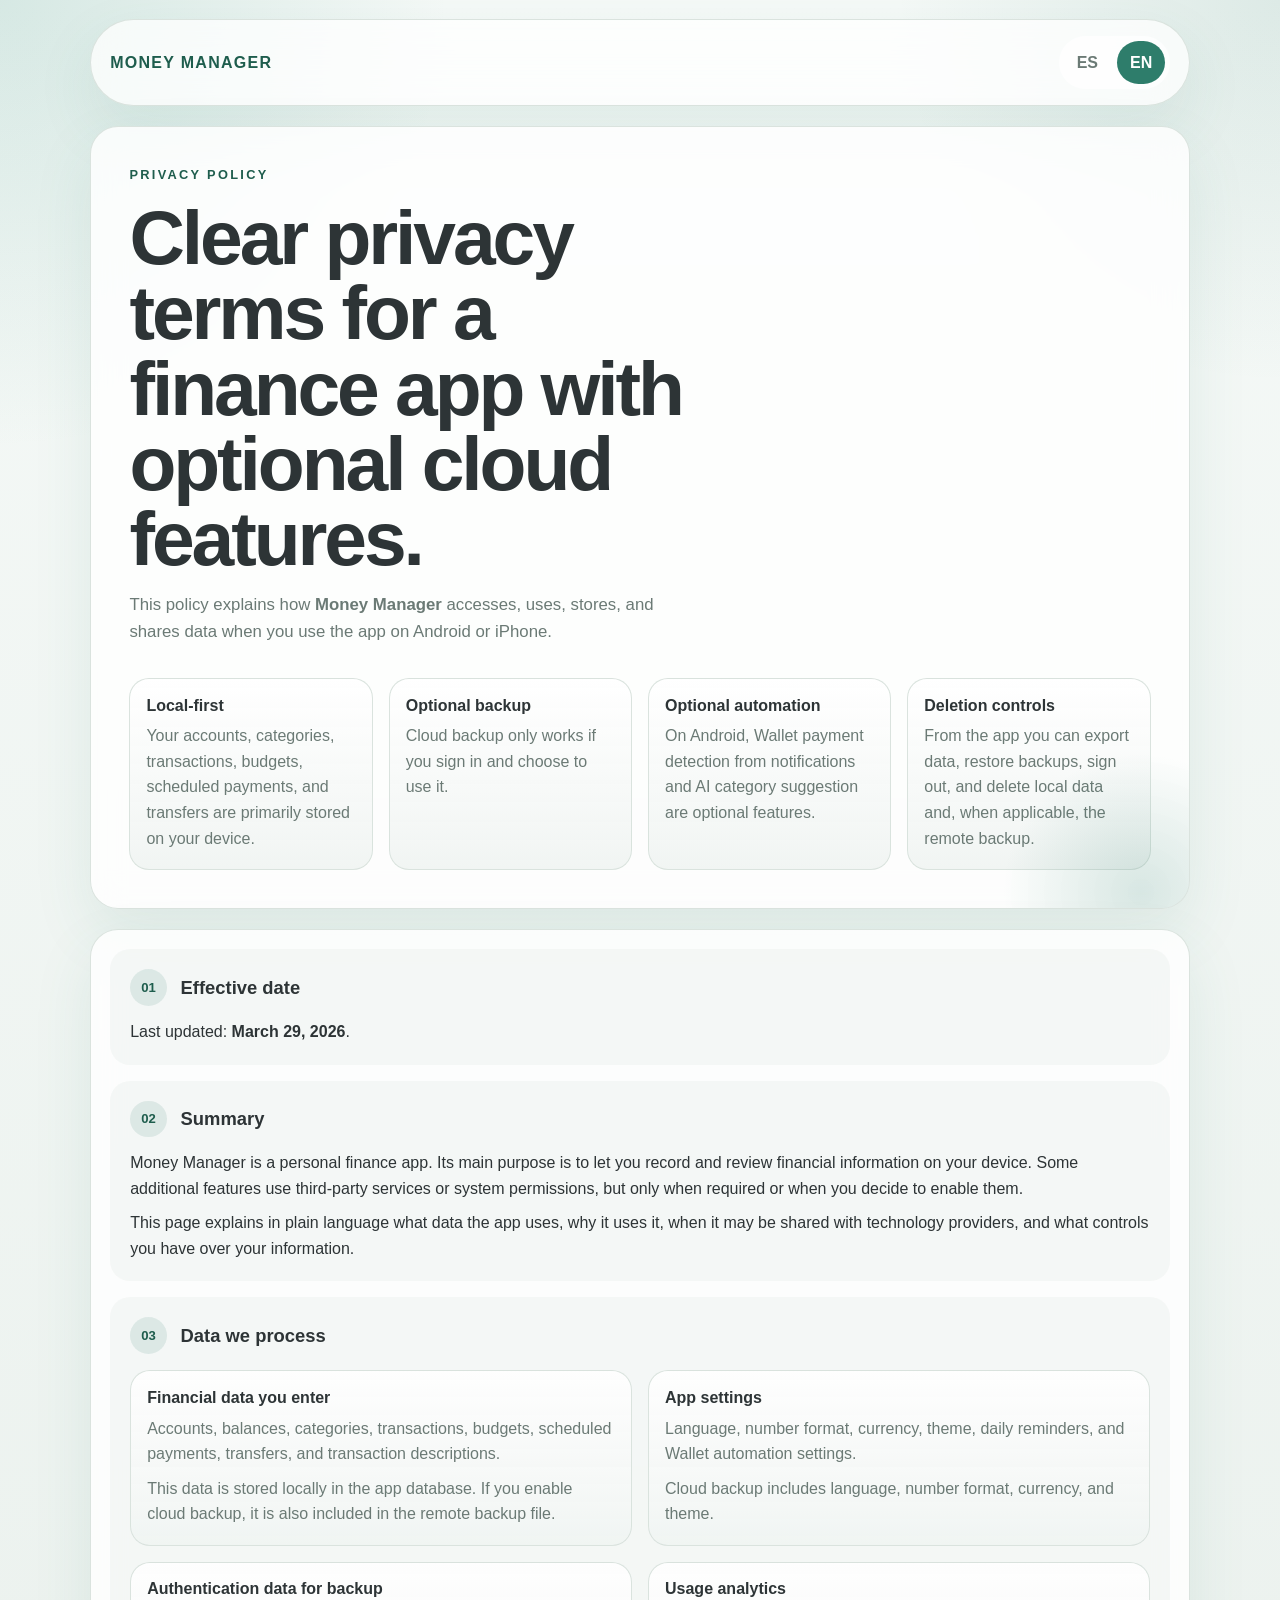
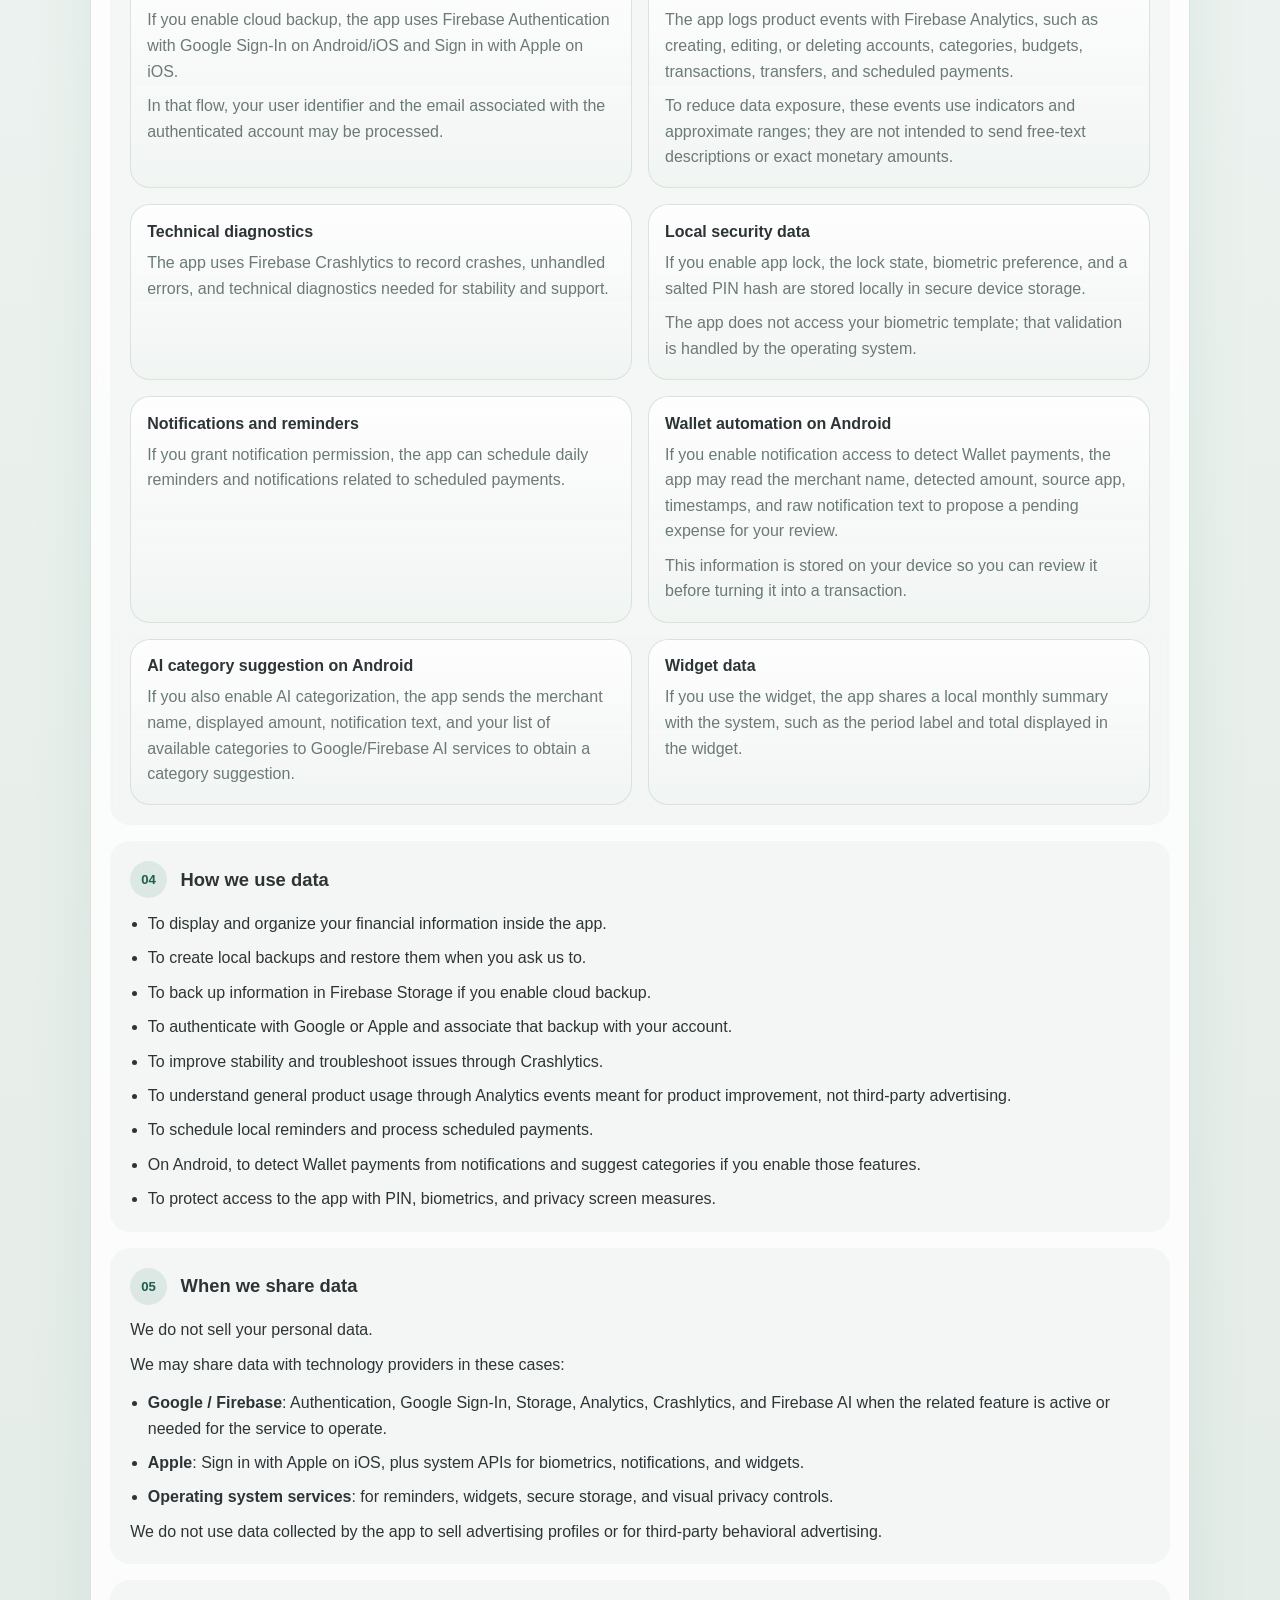
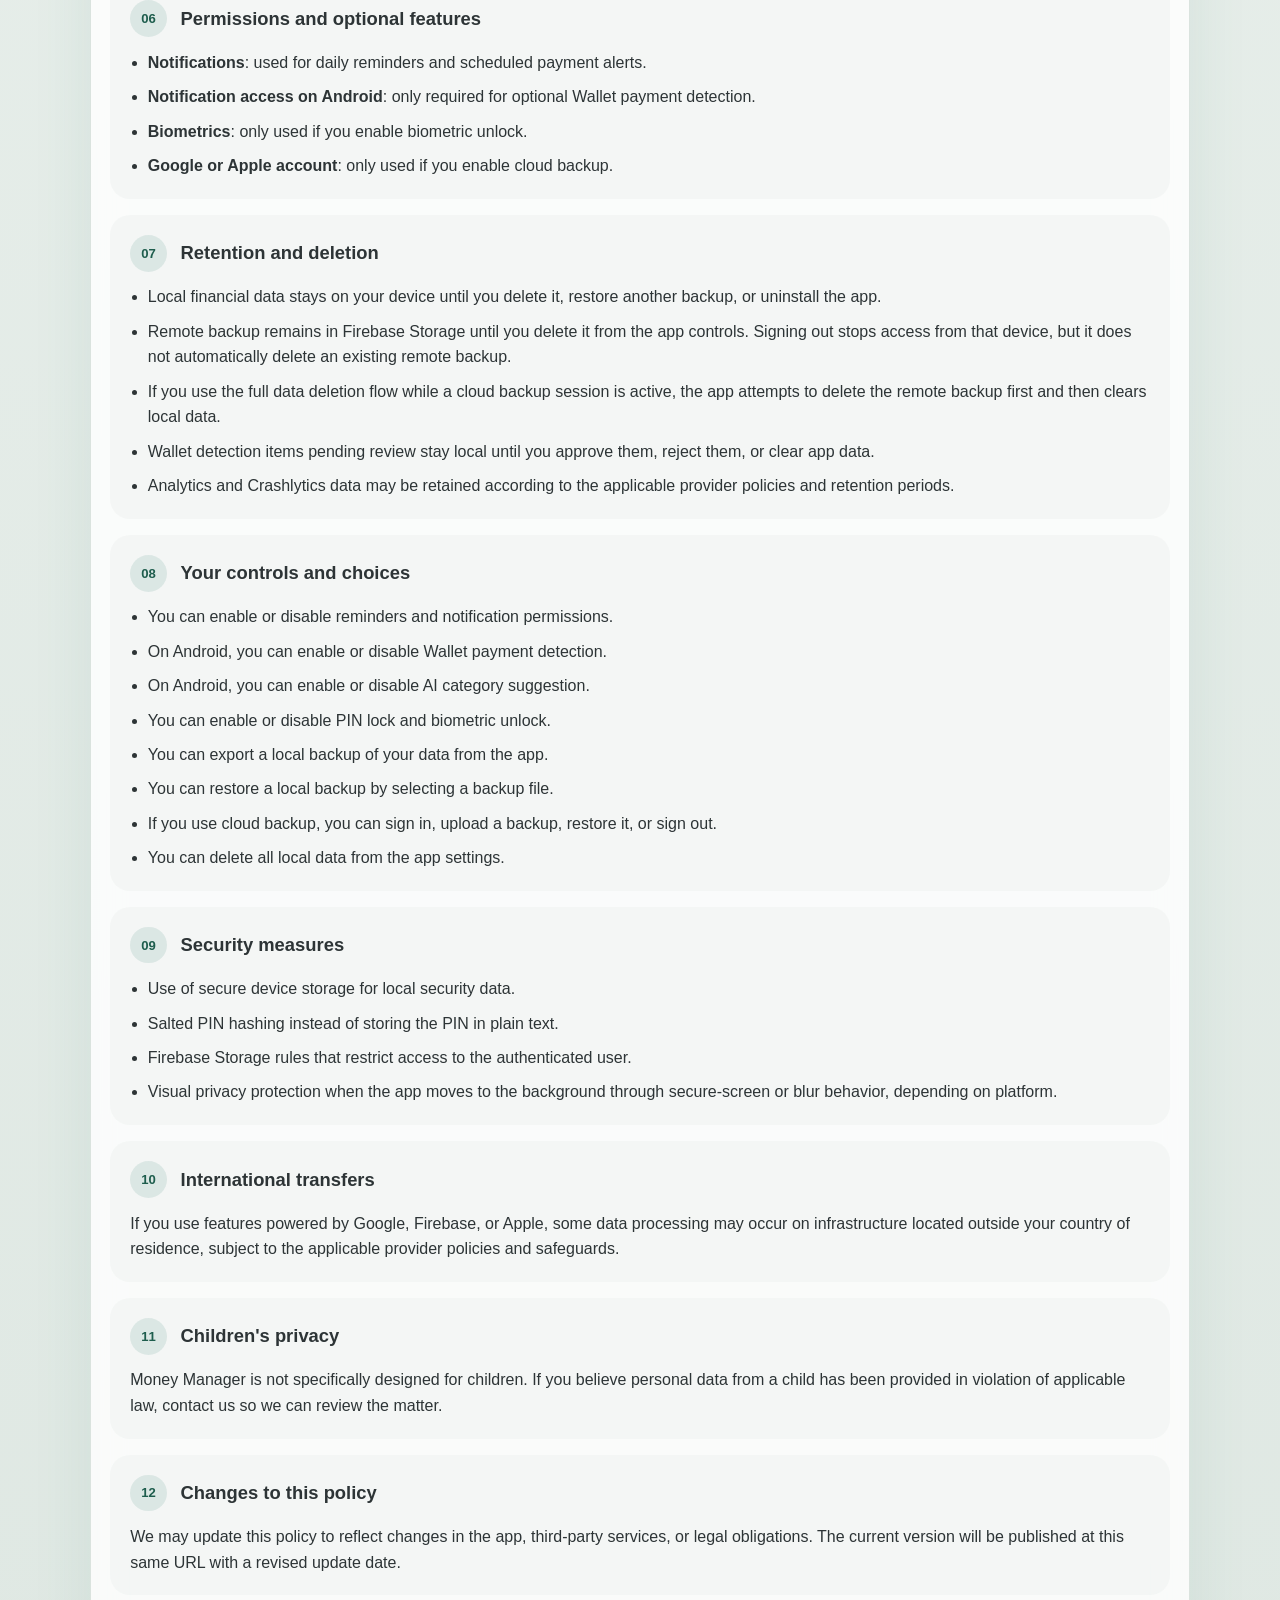
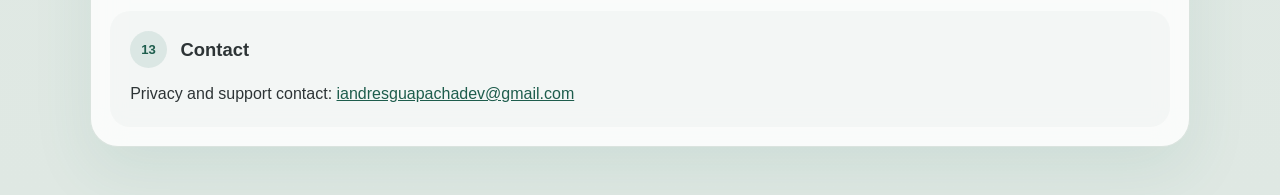
==== index.html @ e9d41dff "feat: add privacy policy site" ====
<!DOCTYPE html>
<html lang="es">
  <head>
    <meta charset="UTF-8" />
    <meta name="viewport" content="width=device-width, initial-scale=1.0" />
    <title>Money Manager | Privacy Policy</title>
    <meta
      name="description"
      content="Privacy Policy for Money Manager, including local storage, optional cloud backup, analytics, crash diagnostics, Android Wallet automation, and data deletion controls."
    />
    <link rel="stylesheet" href="./styles.css" />
  </head>
  <body>
    <div class="page-shell">
      <header class="site-header">
        <a class="brand" href="./">Money Manager</a>
        <div class="language-switch" role="group" aria-label="Language">
          <button type="button" class="lang-button is-active" data-lang-target="es">
            ES
          </button>
          <button type="button" class="lang-button" data-lang-target="en">EN</button>
        </div>
      </header>

      <main>
        <section class="hero">
          <p class="eyebrow" data-lang="es">Política de privacidad</p>
          <p class="eyebrow" data-lang="en">Privacy policy</p>
          <h1 data-lang="es">Privacidad clara para una app de finanzas con funciones opcionales en la nube.</h1>
          <h1 data-lang="en">Clear privacy terms for a finance app with optional cloud features.</h1>
          <p class="hero-copy" data-lang="es">
            Esta política describe cómo <strong>Money Manager</strong> accede, usa, almacena y
            comparte datos cuando usas la app en Android o iPhone.
          </p>
          <p class="hero-copy" data-lang="en">
            This policy explains how <strong>Money Manager</strong> accesses, uses, stores, and
            shares data when you use the app on Android or iPhone.
          </p>

          <div class="hero-grid">
            <article class="hero-card">
              <h2 data-lang="es">Enfoque local</h2>
              <h2 data-lang="en">Local-first</h2>
              <p data-lang="es">
                Tus cuentas, categorías, transacciones, presupuestos, pagos programados y
                transferencias se guardan principalmente en tu dispositivo.
              </p>
              <p data-lang="en">
                Your accounts, categories, transactions, budgets, scheduled payments, and transfers
                are primarily stored on your device.
              </p>
            </article>
            <article class="hero-card">
              <h2 data-lang="es">Backup opcional</h2>
              <h2 data-lang="en">Optional backup</h2>
              <p data-lang="es">
                El respaldo en la nube solo funciona si inicias sesión y decides usarlo.
              </p>
              <p data-lang="en">
                Cloud backup only works if you sign in and choose to use it.
              </p>
            </article>
            <article class="hero-card">
              <h2 data-lang="es">Automatización opcional</h2>
              <h2 data-lang="en">Optional automation</h2>
              <p data-lang="es">
                En Android, la detección de pagos desde notificaciones de Wallet y la sugerencia de
                categoría con IA son funciones opcionales.
              </p>
              <p data-lang="en">
                On Android, Wallet payment detection from notifications and AI category suggestion
                are optional features.
              </p>
            </article>
            <article class="hero-card">
              <h2 data-lang="es">Controles de borrado</h2>
              <h2 data-lang="en">Deletion controls</h2>
              <p data-lang="es">
                Desde la app puedes exportar datos, restaurar copias, cerrar sesión y eliminar tus
                datos locales y, cuando aplique, el backup remoto.
              </p>
              <p data-lang="en">
                From the app you can export data, restore backups, sign out, and delete local data
                and, when applicable, the remote backup.
              </p>
            </article>
          </div>
        </section>

        <article class="policy" data-lang="es">
          <section class="policy-section">
            <div class="section-heading">
              <span>01</span>
              <h2>Fecha de entrada en vigor</h2>
            </div>
            <p>Última actualización: <strong>29 de marzo de 2026</strong>.</p>
          </section>

          <section class="policy-section">
            <div class="section-heading">
              <span>02</span>
              <h2>Resumen</h2>
            </div>
            <p>
              Money Manager es una app de finanzas personales. Su función principal es permitirte
              registrar y consultar información financiera en tu dispositivo. Algunas funciones
              adicionales usan servicios de terceros o permisos del sistema, pero solo cuando son
              necesarias o cuando decides activarlas.
            </p>
            <p>
              Aquí te explicamos de forma simple qué datos usa la app, para qué los usa, cuándo
              pueden compartirse con proveedores tecnológicos y qué controles tienes para gestionar
              tu información.
            </p>
          </section>

          <section class="policy-section">
            <div class="section-heading">
              <span>03</span>
              <h2>Datos que tratamos</h2>
            </div>
            <div class="data-grid">
              <article class="data-card">
                <h3>Datos financieros que ingresas</h3>
                <p>
                  Cuentas, saldos, categorías, transacciones, presupuestos, pagos programados,
                  transferencias y descripciones de movimientos.
                </p>
                <p>
                  Estos datos se guardan localmente en la base de datos de la app. Si activas el
                  backup en la nube, también se incluyen en la copia remota.
                </p>
              </article>
              <article class="data-card">
                <h3>Configuración de la app</h3>
                <p>
                  Idioma, formato numérico, moneda, tema, recordatorios diarios y opciones de
                  automatización de Wallet.
                </p>
                <p>
                  La copia de seguridad en la nube incluye idioma, formato numérico, moneda y tema.
                </p>
              </article>
              <article class="data-card">
                <h3>Datos de autenticación para backup</h3>
                <p>
                  Si activas backup en la nube, la app usa Firebase Authentication con inicio de
                  sesión de Google en Android/iOS y Sign in with Apple en iOS.
                </p>
                <p>
                  En ese flujo pueden tratarse tu identificador de usuario y tu correo electrónico
                  asociado a la cuenta autenticada.
                </p>
              </article>
              <article class="data-card">
                <h3>Analítica de uso</h3>
                <p>
                  La app registra eventos de producto con Firebase Analytics, por ejemplo creación,
                  edición o eliminación de cuentas, categorías, presupuestos, transacciones,
                  transferencias y pagos programados.
                </p>
                <p>
                  Para reducir exposición de datos, estos eventos usan indicadores y rangos
                  aproximados; no están pensados para enviar descripciones libres ni montos exactos.
                </p>
              </article>
              <article class="data-card">
                <h3>Diagnóstico técnico</h3>
                <p>
                  La app usa Firebase Crashlytics para registrar fallos, errores no controlados y
                  diagnósticos técnicos necesarios para estabilidad y soporte.
                </p>
              </article>
              <article class="data-card">
                <h3>Seguridad local</h3>
                <p>
                  Si activas bloqueo de app, se almacenan localmente el estado del bloqueo, la
                  preferencia de biometría y un hash del PIN con salt en almacenamiento seguro del
                  dispositivo.
                </p>
                <p>
                  La app no accede a tu plantilla biométrica; esa validación la gestiona el sistema
                  operativo.
                </p>
              </article>
              <article class="data-card">
                <h3>Notificaciones y recordatorios</h3>
                <p>
                  Si concedes permiso de notificaciones, la app puede programar recordatorios
                  diarios y avisos relacionados con pagos programados.
                </p>
              </article>
              <article class="data-card">
                <h3>Automatización de Wallet en Android</h3>
                <p>
                  Si activas el acceso a notificaciones para detectar pagos desde Wallet, la app
                  puede leer el nombre del comercio, el monto detectado, la app de origen, marcas de
                  tiempo y el texto bruto de la notificación para proponerte un gasto pendiente de
                  revisión.
                </p>
                <p>
                  Esa información se guarda en tu dispositivo para que puedas revisarla antes de
                  convertirla en una transacción.
                </p>
              </article>
              <article class="data-card">
                <h3>Sugerencia de categoría con IA en Android</h3>
                <p>
                  Si además activas la categorización con IA, la app envía a servicios de IA de
                  Google/Firebase el nombre del comercio, el monto mostrado, el texto de la
                  notificación y tu lista de categorías disponibles para sugerirte una categoría.
                </p>
              </article>
              <article class="data-card">
                <h3>Datos de widget</h3>
                <p>
                  Si usas el widget, la app comparte localmente con el sistema un resumen visual del
                  mes, como la etiqueta del período y el total mostrado en el widget.
                </p>
              </article>
            </div>
          </section>

          <section class="policy-section">
            <div class="section-heading">
              <span>04</span>
              <h2>Cómo usamos los datos</h2>
            </div>
            <ul class="policy-list">
              <li>Mostrar y organizar tu información financiera dentro de la app.</li>
              <li>Crear copias locales de respaldo y restaurarlas cuando tú lo solicites.</li>
              <li>Respaldar información en Firebase Storage si activas backup en la nube.</li>
              <li>Permitir autenticación con Google o Apple para asociar ese backup a tu cuenta.</li>
              <li>Mejorar estabilidad y solucionar fallos mediante Crashlytics.</li>
              <li>
                Entender el uso general del producto mediante eventos de Analytics orientados a
                producto y no a publicidad personalizada.
              </li>
              <li>Programar recordatorios locales y procesar pagos programados.</li>
              <li>
                En Android, detectar pagos desde notificaciones de Wallet y sugerir categorías si
                activas esas funciones.
              </li>
              <li>Proteger la apertura de la app con PIN, biometría y medidas visuales de privacidad.</li>
            </ul>
          </section>

          <section class="policy-section">
            <div class="section-heading">
              <span>05</span>
              <h2>Cuándo compartimos datos</h2>
            </div>
            <p>No vendemos tus datos personales.</p>
            <p>Podemos compartir datos con proveedores tecnológicos en estos casos:</p>
            <ul class="policy-list">
              <li>
                <strong>Google / Firebase</strong>: Authentication, Google Sign-In, Storage,
                Analytics, Crashlytics y Firebase AI, cuando la función correspondiente está activa
                o es necesaria para la operación del servicio.
              </li>
              <li>
                <strong>Apple</strong>: Sign in with Apple en iOS, además de APIs del sistema para
                biometría, notificaciones y widgets.
              </li>
              <li>
                <strong>Servicios del sistema operativo</strong>: para recordatorios, widgets,
                almacenamiento seguro y control visual de privacidad.
              </li>
            </ul>
            <p>
              No usamos la información recogida por la app para vender perfiles publicitarios ni
              para publicidad conductual de terceros.
            </p>
          </section>

          <section class="policy-section">
            <div class="section-heading">
              <span>06</span>
              <h2>Permisos y funciones opcionales</h2>
            </div>
            <ul class="policy-list">
              <li>
                <strong>Notificaciones</strong>: se usan para recordatorios diarios y avisos de
                pagos programados.
              </li>
              <li>
                <strong>Acceso a notificaciones en Android</strong>: solo es necesario para la
                detección opcional de pagos de Wallet.
              </li>
              <li>
                <strong>Biometría</strong>: solo se usa si activas desbloqueo biométrico.
              </li>
              <li>
                <strong>Cuenta Google o Apple</strong>: solo se usa si activas el backup en la nube.
              </li>
            </ul>
          </section>

          <section class="policy-section">
            <div class="section-heading">
              <span>07</span>
              <h2>Retención y eliminación</h2>
            </div>
            <ul class="policy-list">
              <li>
                Los datos financieros locales se conservan en el dispositivo hasta que los elimines,
                restaures otra copia o desinstales la app.
              </li>
              <li>
                El backup remoto se conserva en Firebase Storage hasta que lo elimines desde los
                controles de la app. Cerrar sesión detiene el acceso desde ese dispositivo, pero no
                elimina automáticamente una copia remota ya existente.
              </li>
              <li>
                Si usas el flujo de eliminación total de datos con sesión de backup activa, la app
                intenta borrar primero el backup remoto y luego limpiar los datos locales.
              </li>
              <li>
                Los datos de detección de Wallet pendientes de revisión se conservan localmente hasta
                que los apruebes, rechaces o elimines los datos de la app.
              </li>
              <li>
                Analytics y Crashlytics pueden conservarse según las políticas y periodos de
                retención del proveedor correspondiente.
              </li>
            </ul>
          </section>

          <section class="policy-section">
            <div class="section-heading">
              <span>08</span>
              <h2>Tus controles y opciones</h2>
            </div>
            <ul class="policy-list">
              <li>Puedes activar o desactivar recordatorios y permisos de notificaciones.</li>
              <li>
                En Android, puedes activar o desactivar la detección de pagos desde Wallet.
              </li>
              <li>
                En Android, puedes activar o desactivar la sugerencia de categoría con IA.
              </li>
              <li>Puedes activar o desactivar el bloqueo con PIN y el desbloqueo biométrico.</li>
              <li>Puedes exportar una copia local de tus datos desde la app.</li>
              <li>Puedes restaurar una copia local seleccionando un archivo de backup.</li>
              <li>
                Si usas backup en la nube, puedes iniciar sesión, subir una copia, restaurarla o
                cerrar sesión.
              </li>
              <li>
                Puedes eliminar todos tus datos locales desde la configuración de la app.
              </li>
            </ul>
          </section>

          <section class="policy-section">
            <div class="section-heading">
              <span>09</span>
              <h2>Medidas de seguridad</h2>
            </div>
            <ul class="policy-list">
              <li>Uso de almacenamiento seguro del dispositivo para datos de seguridad local.</li>
              <li>Hash del PIN con salt, en lugar de guardar el PIN en texto plano.</li>
              <li>Reglas de Firebase Storage que restringen acceso al usuario autenticado.</li>
              <li>
                Protección visual de la app al pasar a segundo plano mediante pantalla segura o
                desenfoque, según plataforma.
              </li>
            </ul>
          </section>

          <section class="policy-section">
            <div class="section-heading">
              <span>10</span>
              <h2>Transferencias internacionales</h2>
            </div>
            <p>
              Si usas funciones respaldadas por Google, Firebase o Apple, parte del tratamiento de
              datos puede realizarse en infraestructura ubicada fuera de tu país de residencia,
              conforme a las políticas y medidas de esos proveedores.
            </p>
          </section>

          <section class="policy-section">
            <div class="section-heading">
              <span>11</span>
              <h2>Privacidad de menores</h2>
            </div>
            <p>
              Money Manager no está diseñada específicamente para menores. Si crees que se ha
              proporcionado información personal de un menor en contra de la normativa aplicable,
              contáctanos para revisarlo.
            </p>
          </section>

          <section class="policy-section">
            <div class="section-heading">
              <span>12</span>
              <h2>Cambios a esta política</h2>
            </div>
            <p>
              Podemos actualizar esta política para reflejar cambios en la app, en los servicios de
              terceros o en obligaciones legales. Publicaremos la versión vigente en esta misma URL
              con una fecha de actualización revisada.
            </p>
          </section>

          <section class="policy-section">
            <div class="section-heading">
              <span>13</span>
              <h2>Contacto</h2>
            </div>
            <p>
              Contacto de privacidad y soporte:
              <a href="mailto:iandresguapachadev@gmail.com">iandresguapachadev@gmail.com</a>
            </p>
          </section>
        </article>

        <article class="policy" data-lang="en">
          <section class="policy-section">
            <div class="section-heading">
              <span>01</span>
              <h2>Effective date</h2>
            </div>
            <p>Last updated: <strong>March 29, 2026</strong>.</p>
          </section>

          <section class="policy-section">
            <div class="section-heading">
              <span>02</span>
              <h2>Summary</h2>
            </div>
            <p>
              Money Manager is a personal finance app. Its main purpose is to let you record and
              review financial information on your device. Some additional features use third-party
              services or system permissions, but only when required or when you decide to enable
              them.
            </p>
            <p>
              This page explains in plain language what data the app uses, why it uses it, when it
              may be shared with technology providers, and what controls you have over your
              information.
            </p>
          </section>

          <section class="policy-section">
            <div class="section-heading">
              <span>03</span>
              <h2>Data we process</h2>
            </div>
            <div class="data-grid">
              <article class="data-card">
                <h3>Financial data you enter</h3>
                <p>
                  Accounts, balances, categories, transactions, budgets, scheduled payments,
                  transfers, and transaction descriptions.
                </p>
                <p>
                  This data is stored locally in the app database. If you enable cloud backup, it is
                  also included in the remote backup file.
                </p>
              </article>
              <article class="data-card">
                <h3>App settings</h3>
                <p>
                  Language, number format, currency, theme, daily reminders, and Wallet automation
                  settings.
                </p>
                <p>
                  Cloud backup includes language, number format, currency, and theme.
                </p>
              </article>
              <article class="data-card">
                <h3>Authentication data for backup</h3>
                <p>
                  If you enable cloud backup, the app uses Firebase Authentication with Google Sign-In
                  on Android/iOS and Sign in with Apple on iOS.
                </p>
                <p>
                  In that flow, your user identifier and the email associated with the authenticated
                  account may be processed.
                </p>
              </article>
              <article class="data-card">
                <h3>Usage analytics</h3>
                <p>
                  The app logs product events with Firebase Analytics, such as creating, editing, or
                  deleting accounts, categories, budgets, transactions, transfers, and scheduled
                  payments.
                </p>
                <p>
                  To reduce data exposure, these events use indicators and approximate ranges; they
                  are not intended to send free-text descriptions or exact monetary amounts.
                </p>
              </article>
              <article class="data-card">
                <h3>Technical diagnostics</h3>
                <p>
                  The app uses Firebase Crashlytics to record crashes, unhandled errors, and
                  technical diagnostics needed for stability and support.
                </p>
              </article>
              <article class="data-card">
                <h3>Local security data</h3>
                <p>
                  If you enable app lock, the lock state, biometric preference, and a salted PIN hash
                  are stored locally in secure device storage.
                </p>
                <p>
                  The app does not access your biometric template; that validation is handled by the
                  operating system.
                </p>
              </article>
              <article class="data-card">
                <h3>Notifications and reminders</h3>
                <p>
                  If you grant notification permission, the app can schedule daily reminders and
                  notifications related to scheduled payments.
                </p>
              </article>
              <article class="data-card">
                <h3>Wallet automation on Android</h3>
                <p>
                  If you enable notification access to detect Wallet payments, the app may read the
                  merchant name, detected amount, source app, timestamps, and raw notification text
                  to propose a pending expense for your review.
                </p>
                <p>
                  This information is stored on your device so you can review it before turning it
                  into a transaction.
                </p>
              </article>
              <article class="data-card">
                <h3>AI category suggestion on Android</h3>
                <p>
                  If you also enable AI categorization, the app sends the merchant name, displayed
                  amount, notification text, and your list of available categories to Google/Firebase
                  AI services to obtain a category suggestion.
                </p>
              </article>
              <article class="data-card">
                <h3>Widget data</h3>
                <p>
                  If you use the widget, the app shares a local monthly summary with the system, such
                  as the period label and total displayed in the widget.
                </p>
              </article>
            </div>
          </section>

          <section class="policy-section">
            <div class="section-heading">
              <span>04</span>
              <h2>How we use data</h2>
            </div>
            <ul class="policy-list">
              <li>To display and organize your financial information inside the app.</li>
              <li>To create local backups and restore them when you ask us to.</li>
              <li>To back up information in Firebase Storage if you enable cloud backup.</li>
              <li>To authenticate with Google or Apple and associate that backup with your account.</li>
              <li>To improve stability and troubleshoot issues through Crashlytics.</li>
              <li>
                To understand general product usage through Analytics events meant for product
                improvement, not third-party advertising.
              </li>
              <li>To schedule local reminders and process scheduled payments.</li>
              <li>
                On Android, to detect Wallet payments from notifications and suggest categories if
                you enable those features.
              </li>
              <li>To protect access to the app with PIN, biometrics, and privacy screen measures.</li>
            </ul>
          </section>

          <section class="policy-section">
            <div class="section-heading">
              <span>05</span>
              <h2>When we share data</h2>
            </div>
            <p>We do not sell your personal data.</p>
            <p>We may share data with technology providers in these cases:</p>
            <ul class="policy-list">
              <li>
                <strong>Google / Firebase</strong>: Authentication, Google Sign-In, Storage,
                Analytics, Crashlytics, and Firebase AI when the related feature is active or needed
                for the service to operate.
              </li>
              <li>
                <strong>Apple</strong>: Sign in with Apple on iOS, plus system APIs for biometrics,
                notifications, and widgets.
              </li>
              <li>
                <strong>Operating system services</strong>: for reminders, widgets, secure storage,
                and visual privacy controls.
              </li>
            </ul>
            <p>
              We do not use data collected by the app to sell advertising profiles or for third-party
              behavioral advertising.
            </p>
          </section>

          <section class="policy-section">
            <div class="section-heading">
              <span>06</span>
              <h2>Permissions and optional features</h2>
            </div>
            <ul class="policy-list">
              <li>
                <strong>Notifications</strong>: used for daily reminders and scheduled payment
                alerts.
              </li>
              <li>
                <strong>Notification access on Android</strong>: only required for optional Wallet
                payment detection.
              </li>
              <li>
                <strong>Biometrics</strong>: only used if you enable biometric unlock.
              </li>
              <li>
                <strong>Google or Apple account</strong>: only used if you enable cloud backup.
              </li>
            </ul>
          </section>

          <section class="policy-section">
            <div class="section-heading">
              <span>07</span>
              <h2>Retention and deletion</h2>
            </div>
            <ul class="policy-list">
              <li>
                Local financial data stays on your device until you delete it, restore another backup,
                or uninstall the app.
              </li>
              <li>
                Remote backup remains in Firebase Storage until you delete it from the app controls.
                Signing out stops access from that device, but it does not automatically delete an
                existing remote backup.
              </li>
              <li>
                If you use the full data deletion flow while a cloud backup session is active, the
                app attempts to delete the remote backup first and then clears local data.
              </li>
              <li>
                Wallet detection items pending review stay local until you approve them, reject them,
                or clear app data.
              </li>
              <li>
                Analytics and Crashlytics data may be retained according to the applicable provider
                policies and retention periods.
              </li>
            </ul>
          </section>

          <section class="policy-section">
            <div class="section-heading">
              <span>08</span>
              <h2>Your controls and choices</h2>
            </div>
            <ul class="policy-list">
              <li>You can enable or disable reminders and notification permissions.</li>
              <li>On Android, you can enable or disable Wallet payment detection.</li>
              <li>On Android, you can enable or disable AI category suggestion.</li>
              <li>You can enable or disable PIN lock and biometric unlock.</li>
              <li>You can export a local backup of your data from the app.</li>
              <li>You can restore a local backup by selecting a backup file.</li>
              <li>
                If you use cloud backup, you can sign in, upload a backup, restore it, or sign out.
              </li>
              <li>You can delete all local data from the app settings.</li>
            </ul>
          </section>

          <section class="policy-section">
            <div class="section-heading">
              <span>09</span>
              <h2>Security measures</h2>
            </div>
            <ul class="policy-list">
              <li>Use of secure device storage for local security data.</li>
              <li>Salted PIN hashing instead of storing the PIN in plain text.</li>
              <li>Firebase Storage rules that restrict access to the authenticated user.</li>
              <li>
                Visual privacy protection when the app moves to the background through secure-screen
                or blur behavior, depending on platform.
              </li>
            </ul>
          </section>

          <section class="policy-section">
            <div class="section-heading">
              <span>10</span>
              <h2>International transfers</h2>
            </div>
            <p>
              If you use features powered by Google, Firebase, or Apple, some data processing may
              occur on infrastructure located outside your country of residence, subject to the
              applicable provider policies and safeguards.
            </p>
          </section>

          <section class="policy-section">
            <div class="section-heading">
              <span>11</span>
              <h2>Children's privacy</h2>
            </div>
            <p>
              Money Manager is not specifically designed for children. If you believe personal data
              from a child has been provided in violation of applicable law, contact us so we can
              review the matter.
            </p>
          </section>

          <section class="policy-section">
            <div class="section-heading">
              <span>12</span>
              <h2>Changes to this policy</h2>
            </div>
            <p>
              We may update this policy to reflect changes in the app, third-party services, or
              legal obligations. The current version will be published at this same URL with a
              revised update date.
            </p>
          </section>

          <section class="policy-section">
            <div class="section-heading">
              <span>13</span>
              <h2>Contact</h2>
            </div>
            <p>
              Privacy and support contact:
              <a href="mailto:iandresguapachadev@gmail.com">iandresguapachadev@gmail.com</a>
            </p>
          </section>
        </article>
      </main>

    </div>

    <script>
      const root = document.documentElement;
      const buttons = document.querySelectorAll("[data-lang-target]");
      const localized = document.querySelectorAll("[data-lang]");

      function setLanguage(language) {
        root.lang = language;
        localized.forEach((node) => {
          node.hidden = node.getAttribute("data-lang") !== language;
        });
        buttons.forEach((button) => {
          button.classList.toggle(
            "is-active",
            button.getAttribute("data-lang-target") === language
          );
        });
        try {
          localStorage.setItem("mm-privacy-language", language);
        } catch (_) {}
      }

      buttons.forEach((button) => {
        button.addEventListener("click", () => {
          setLanguage(button.getAttribute("data-lang-target"));
        });
      });

      const preferred = (() => {
        try {
          return localStorage.getItem("mm-privacy-language");
        } catch (_) {
          return null;
        }
      })();

      setLanguage(preferred || "en");
    </script>
  </body>
</html>
---- styles.css ----
:root {
  color-scheme: light;
  --bg: #e8efeb;
  --bg-accent: #f0f4f2;
  --surface: rgba(255, 255, 255, 0.82);
  --surface-strong: #ffffff;
  --surface-border: rgba(216, 226, 221, 0.95);
  --text: #2d3436;
  --muted: #6b7a75;
  --accent: #2e7d6b;
  --accent-strong: #1e5d4d;
  --accent-soft: rgba(46, 125, 107, 0.12);
  --shadow: 0 24px 60px rgba(46, 125, 107, 0.10);
  --radius-xl: 28px;
  --radius-lg: 20px;
  --radius-md: 14px;
  --max-width: 1100px;
}

* {
  box-sizing: border-box;
}

html {
  scroll-behavior: smooth;
}

body {
  margin: 0;
  min-height: 100vh;
  color: var(--text);
  background:
    radial-gradient(circle at top left, rgba(74, 157, 140, 0.18), transparent 28rem),
    radial-gradient(circle at top right, rgba(46, 125, 107, 0.12), transparent 24rem),
    linear-gradient(180deg, #f5f9f7 0%, #e8efeb 48%, #dfe8e3 100%);
  font-family:
    "Avenir Next",
    "Segoe UI",
    sans-serif;
  line-height: 1.6;
}

a {
  color: var(--accent-strong);
}

.page-shell {
  width: min(calc(100% - 2rem), var(--max-width));
  margin: 0 auto;
  padding: 1.2rem 0 3rem;
}

.site-header {
  display: flex;
  align-items: center;
  justify-content: space-between;
  gap: 1rem;
  padding: 1rem 1.2rem;
  margin-bottom: 1.25rem;
  border: 1px solid var(--surface-border);
  border-radius: 999px;
  background: rgba(255, 255, 255, 0.74);
  backdrop-filter: blur(18px);
  box-shadow: var(--shadow);
}

.brand {
  font-size: 1rem;
  font-weight: 800;
  letter-spacing: 0.08em;
  text-decoration: none;
  text-transform: uppercase;
}

.language-switch {
  display: inline-flex;
  gap: 0.4rem;
  padding: 0.3rem;
  border-radius: 999px;
  background: rgba(255, 255, 255, 0.7);
}

.lang-button {
  border: 0;
  border-radius: 999px;
  padding: 0.55rem 0.8rem;
  background: transparent;
  color: var(--muted);
  font: inherit;
  font-weight: 700;
  cursor: pointer;
}

.lang-button.is-active {
  background: var(--accent);
  color: #ffffff;
}

.hero,
.policy {
  border: 1px solid var(--surface-border);
  border-radius: var(--radius-xl);
  background: var(--surface);
  backdrop-filter: blur(16px);
  box-shadow: var(--shadow);
}

.hero {
  position: relative;
  overflow: hidden;
  padding: 2.4rem;
  margin-bottom: 1.25rem;
}

.hero::after {
  content: "";
  position: absolute;
  inset: auto -6rem -8rem auto;
  width: 18rem;
  height: 18rem;
  background: radial-gradient(circle, rgba(46, 125, 107, 0.18), transparent 68%);
  pointer-events: none;
}

.hero-compact {
  padding-bottom: 2rem;
}

.eyebrow {
  margin: 0 0 0.9rem;
  color: var(--accent-strong);
  font-size: 0.8rem;
  font-weight: 800;
  letter-spacing: 0.18em;
  text-transform: uppercase;
}

.hero h1 {
  max-width: 14ch;
  margin: 0;
  font-size: clamp(2.4rem, 6vw, 4.8rem);
  line-height: 0.98;
  letter-spacing: -0.04em;
}

.hero-copy {
  max-width: 62ch;
  margin: 1rem 0 0;
  color: var(--muted);
  font-size: 1.05rem;
}

.hero-grid,
.data-grid {
  display: grid;
  gap: 1rem;
}

.hero-grid {
  grid-template-columns: repeat(4, minmax(0, 1fr));
  margin-top: 2rem;
}

.hero-card,
.data-card {
  padding: 1.1rem 1rem;
  border: 1px solid rgba(216, 226, 221, 0.95);
  border-radius: var(--radius-lg);
  background: linear-gradient(180deg, rgba(255, 255, 255, 0.96), rgba(240, 244, 242, 0.92));
}

.hero-card h2,
.data-card h3 {
  margin: 0 0 0.5rem;
  font-size: 1rem;
  line-height: 1.15;
}

.hero-card p,
.data-card p {
  margin: 0.35rem 0 0;
  color: var(--muted);
}

.policy {
  padding: 1.2rem;
}

.policy-section + .policy-section {
  margin-top: 1rem;
}

.policy-section {
  padding: 1.25rem;
  border-radius: var(--radius-lg);
  background: rgba(240, 244, 242, 0.68);
}

.section-heading {
  display: flex;
  align-items: center;
  gap: 0.85rem;
  margin-bottom: 0.8rem;
}

.section-heading span {
  display: inline-flex;
  align-items: center;
  justify-content: center;
  width: 2.3rem;
  height: 2.3rem;
  border-radius: 999px;
  background: var(--accent-soft);
  color: var(--accent-strong);
  font-size: 0.82rem;
  font-weight: 800;
}

.section-heading h2 {
  margin: 0;
  font-size: 1.15rem;
}

.policy p {
  margin: 0.55rem 0 0;
}

.policy-list {
  margin: 0.8rem 0 0;
  padding-left: 1.1rem;
}

.policy-list li + li {
  margin-top: 0.55rem;
}

.data-grid {
  grid-template-columns: repeat(2, minmax(0, 1fr));
  margin-top: 1rem;
}

html[lang="es"] [data-lang="en"] {
  display: none;
}

html[lang="en"] [data-lang="es"] {
  display: none;
}

[data-lang][hidden] {
  display: none !important;
}

@media (max-width: 920px) {
  .site-header {
    border-radius: 28px;
    flex-wrap: wrap;
    justify-content: center;
  }

  .hero-grid {
    grid-template-columns: repeat(2, minmax(0, 1fr));
  }
}

@media (max-width: 720px) {
  .page-shell {
    width: min(calc(100% - 1rem), var(--max-width));
    padding-top: 0.6rem;
  }

  .hero {
    padding: 1.5rem;
  }

  .hero h1 {
    max-width: none;
  }

  .hero-grid,
  .data-grid {
    grid-template-columns: 1fr;
  }

  .policy {
    padding: 0.8rem;
  }

  .policy-section {
    padding: 1rem;
  }
}
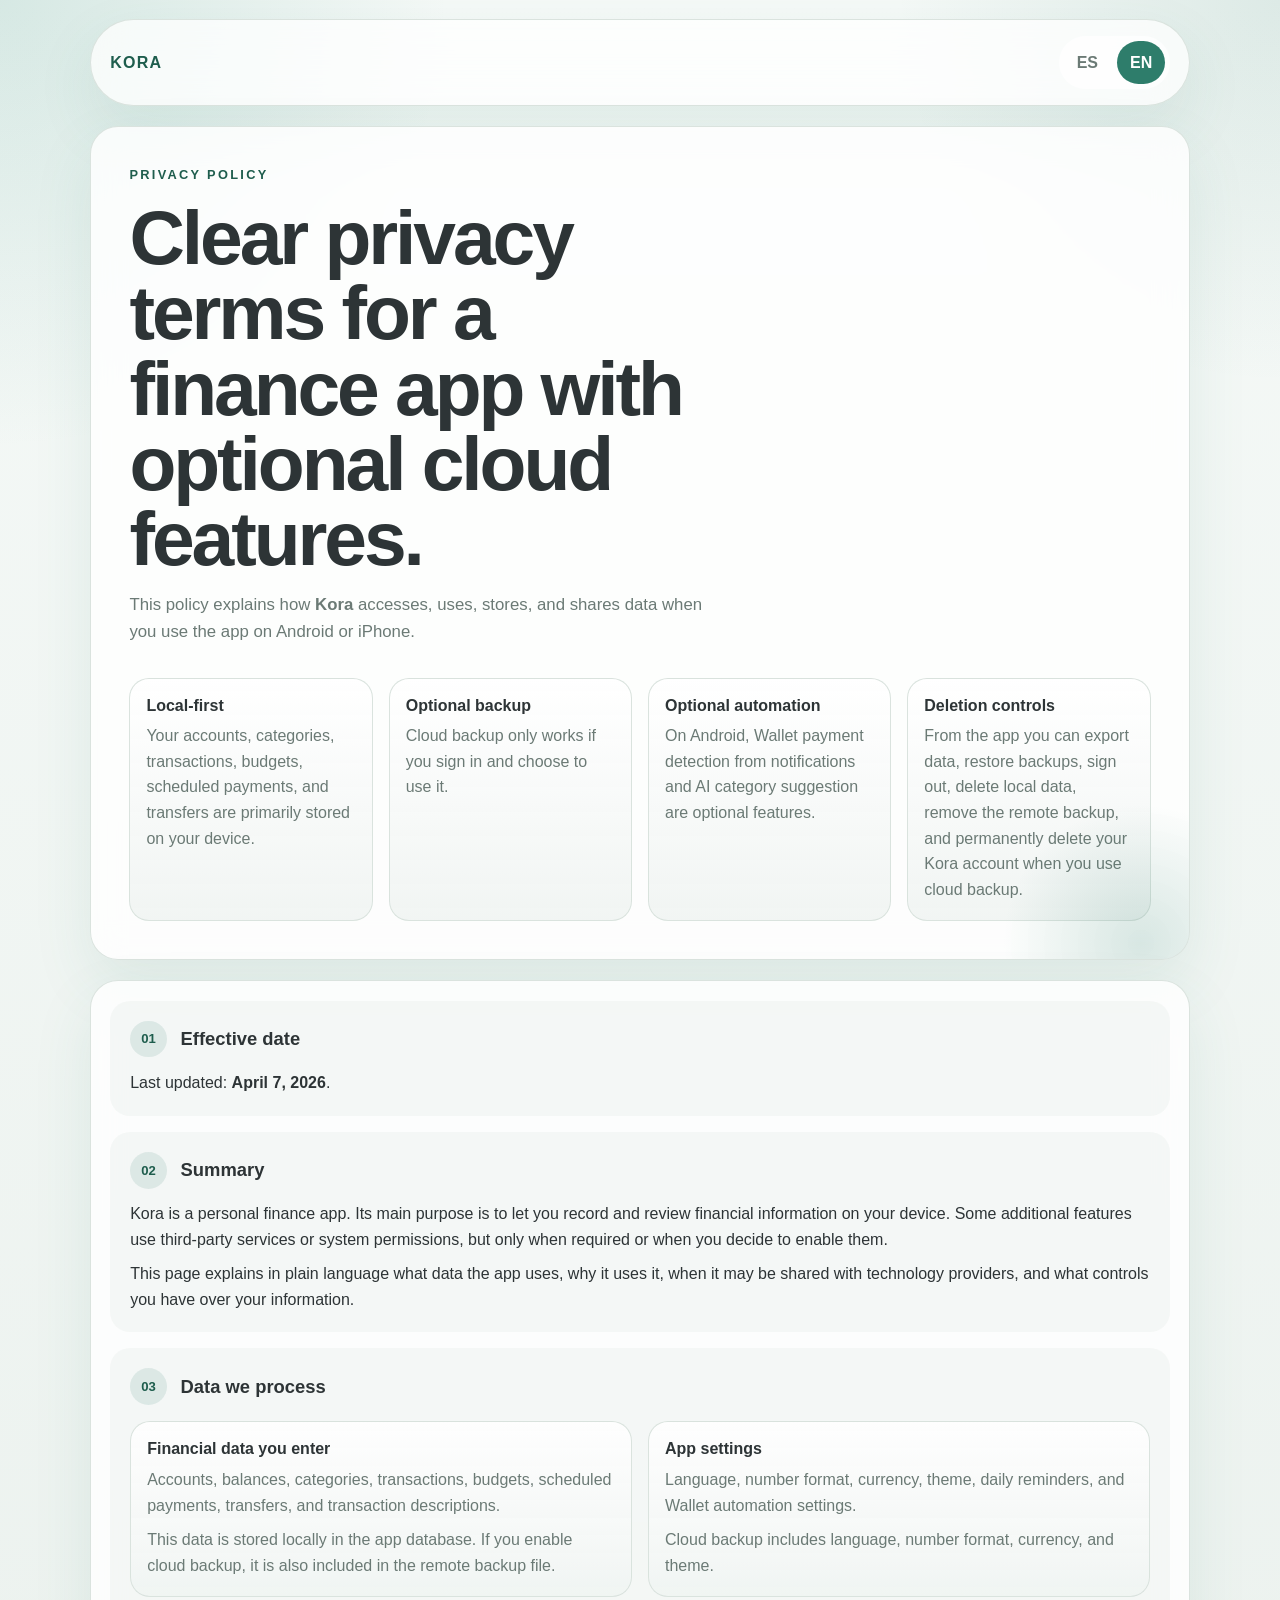
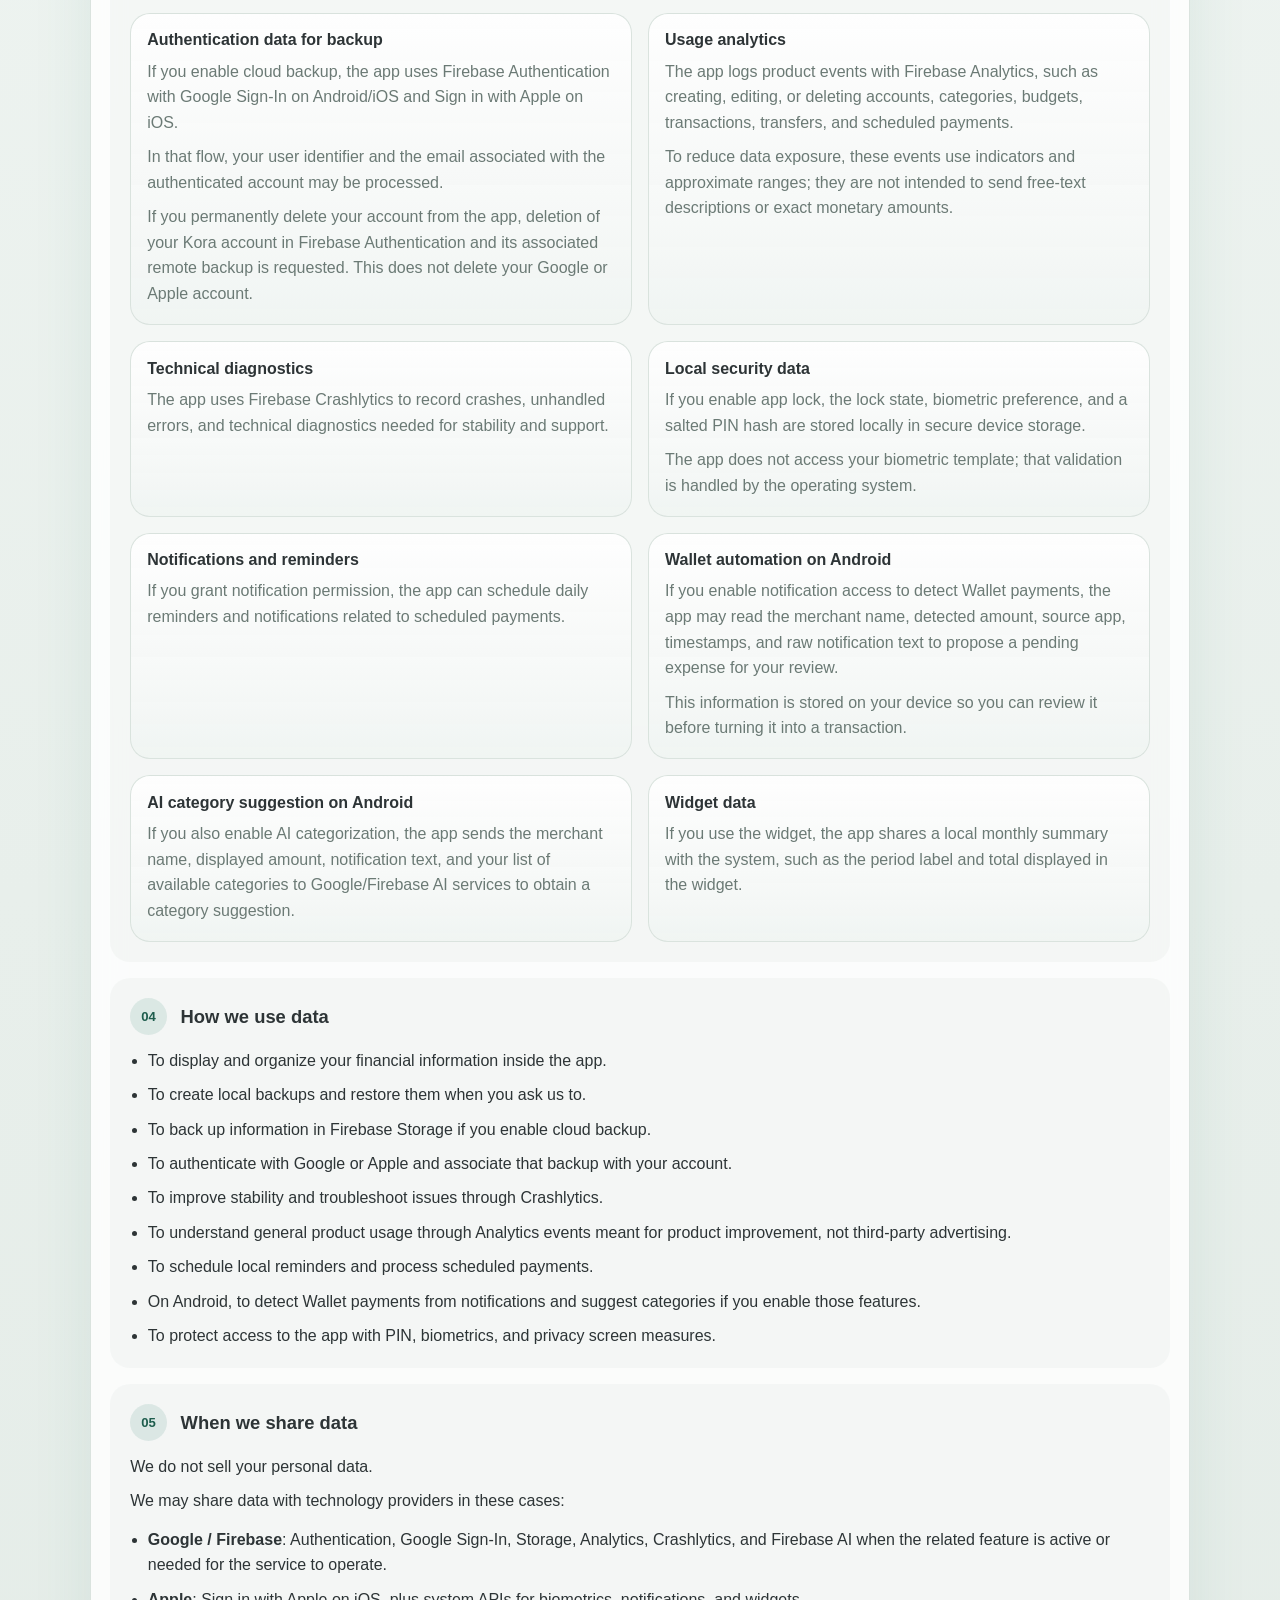
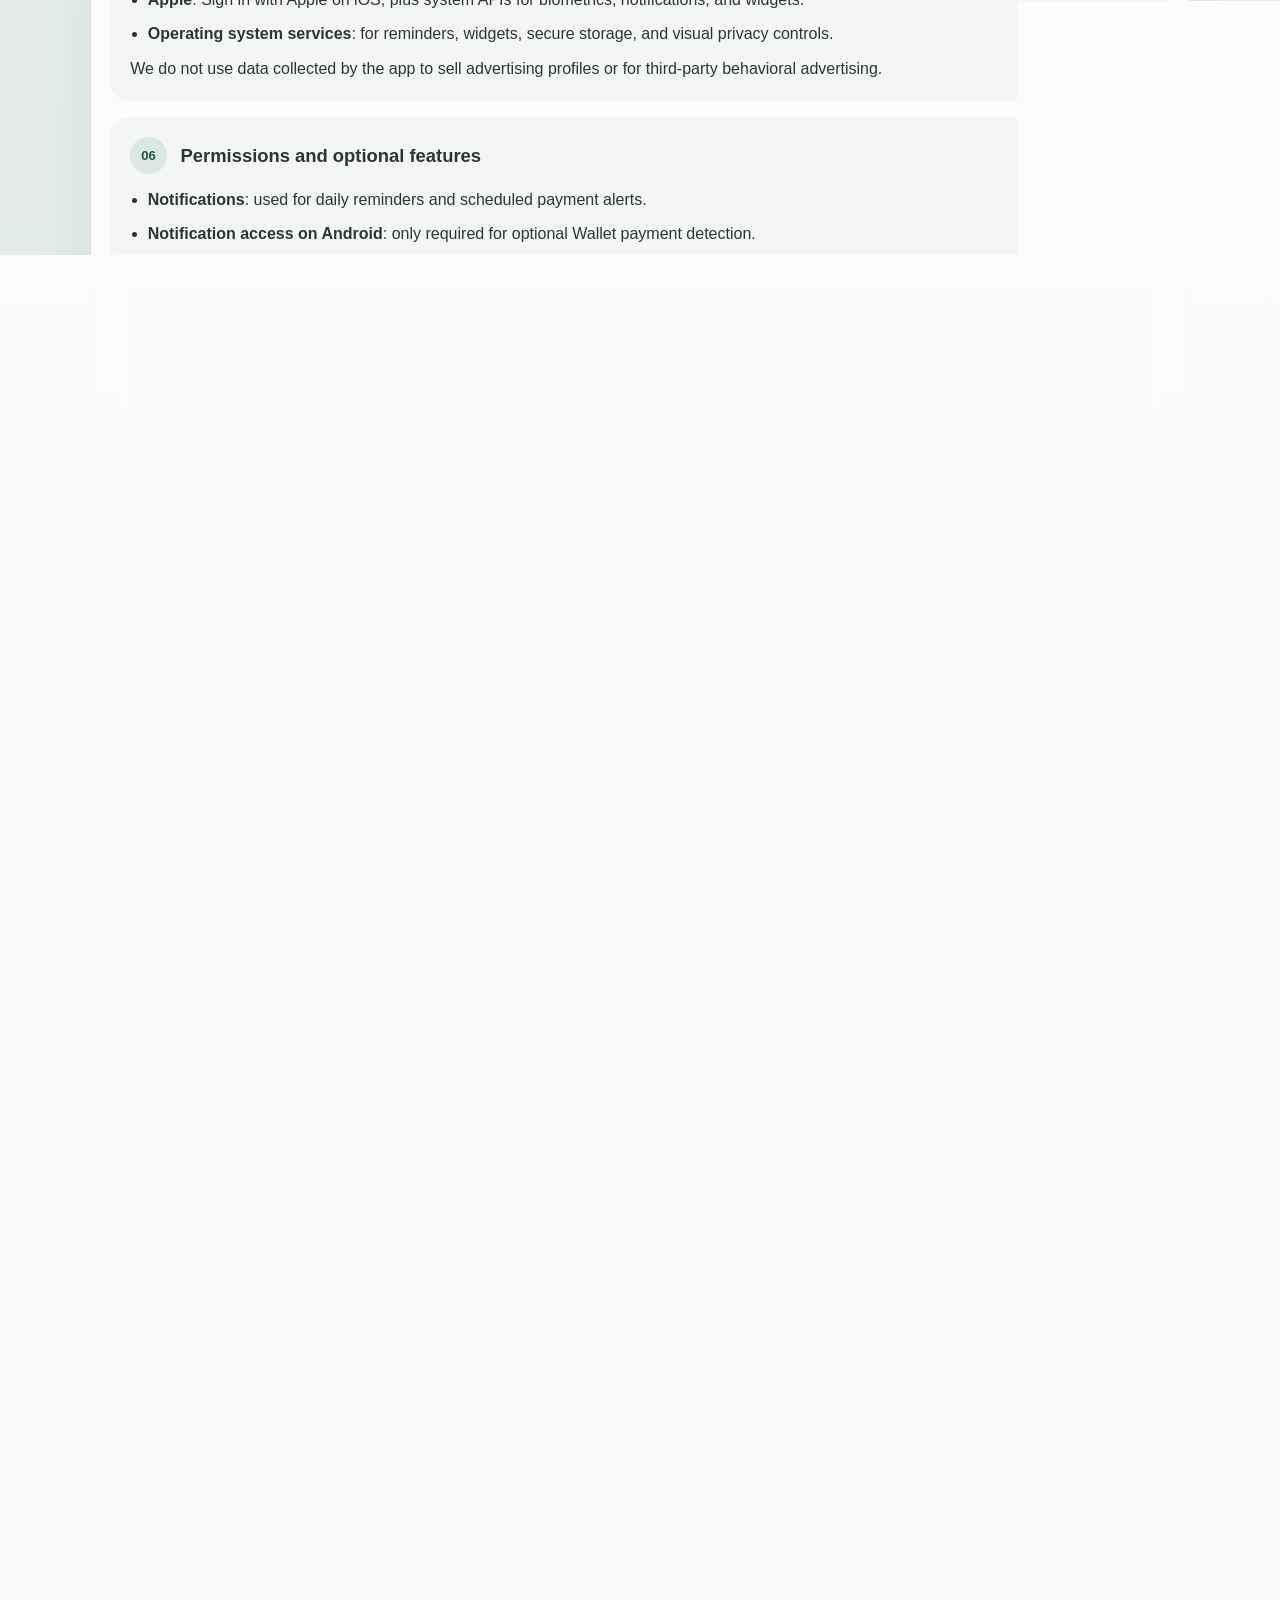
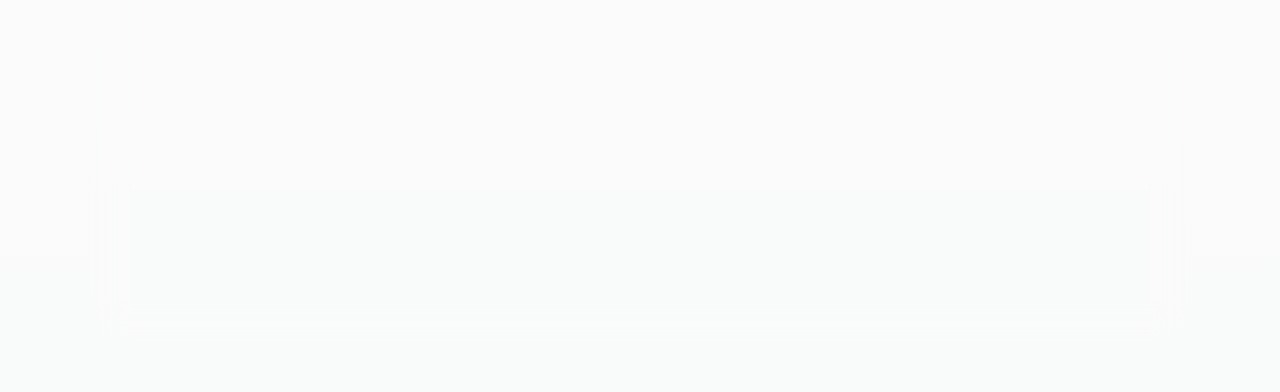
==== commit 932ffbf8: "chore: rename privacy policy site to Kora" ====
--- a/index.html
+++ b/index.html
@@ -3,17 +3,17 @@
   <head>
     <meta charset="UTF-8" />
     <meta name="viewport" content="width=device-width, initial-scale=1.0" />
-    <title>Money Manager | Privacy Policy</title>
+    <title>Kora | Privacy Policy</title>
     <meta
       name="description"
-      content="Privacy Policy for Money Manager, including local storage, optional cloud backup, analytics, crash diagnostics, Android Wallet automation, and data deletion controls."
+      content="Privacy Policy for Kora, including local storage, optional cloud backup, analytics, crash diagnostics, Android Wallet automation, and data deletion controls."
     />
     <link rel="stylesheet" href="./styles.css" />
   </head>
   <body>
     <div class="page-shell">
       <header class="site-header">
-        <a class="brand" href="./">Money Manager</a>
+        <a class="brand" href="./">Kora</a>
         <div class="language-switch" role="group" aria-label="Language">
           <button type="button" class="lang-button is-active" data-lang-target="es">
             ES
@@ -29,11 +29,11 @@
           <h1 data-lang="es">Privacidad clara para una app de finanzas con funciones opcionales en la nube.</h1>
           <h1 data-lang="en">Clear privacy terms for a finance app with optional cloud features.</h1>
           <p class="hero-copy" data-lang="es">
-            Esta política describe cómo <strong>Money Manager</strong> accede, usa, almacena y
+            Esta política describe cómo <strong>Kora</strong> accede, usa, almacena y
             comparte datos cuando usas la app en Android o iPhone.
           </p>
           <p class="hero-copy" data-lang="en">
-            This policy explains how <strong>Money Manager</strong> accesses, uses, stores, and
+            This policy explains how <strong>Kora</strong> accesses, uses, stores, and
             shares data when you use the app on Android or iPhone.
           </p>
 
@@ -76,12 +76,14 @@
               <h2 data-lang="es">Controles de borrado</h2>
               <h2 data-lang="en">Deletion controls</h2>
               <p data-lang="es">
-                Desde la app puedes exportar datos, restaurar copias, cerrar sesión y eliminar tus
-                datos locales y, cuando aplique, el backup remoto.
+                Desde la app puedes exportar datos, restaurar copias, cerrar sesión, eliminar tus
+                datos locales, borrar el backup remoto y eliminar definitivamente tu cuenta de
+                Kora cuando uses backup en la nube.
               </p>
               <p data-lang="en">
-                From the app you can export data, restore backups, sign out, and delete local data
-                and, when applicable, the remote backup.
+                From the app you can export data, restore backups, sign out, delete local data,
+                remove the remote backup, and permanently delete your Kora account when
+                you use cloud backup.
               </p>
             </article>
           </div>
@@ -93,7 +95,7 @@
               <span>01</span>
               <h2>Fecha de entrada en vigor</h2>
             </div>
-            <p>Última actualización: <strong>29 de marzo de 2026</strong>.</p>
+            <p>Última actualización: <strong>7 de abril de 2026</strong>.</p>
           </section>
 
           <section class="policy-section">
@@ -102,7 +104,7 @@
               <h2>Resumen</h2>
             </div>
             <p>
-              Money Manager es una app de finanzas personales. Su función principal es permitirte
+              Kora es una app de finanzas personales. Su función principal es permitirte
               registrar y consultar información financiera en tu dispositivo. Algunas funciones
               adicionales usan servicios de terceros o permisos del sistema, pero solo cuando son
               necesarias o cuando decides activarlas.
@@ -150,6 +152,11 @@
                 <p>
                   En ese flujo pueden tratarse tu identificador de usuario y tu correo electrónico
                   asociado a la cuenta autenticada.
+                </p>
+                <p>
+                  Si eliminas definitivamente tu cuenta desde la app, se solicita la eliminación
+                  de tu cuenta de Kora en Firebase Authentication y del backup remoto
+                  asociado. Esto no elimina tu cuenta de Google o Apple.
                 </p>
               </article>
               <article class="data-card">
@@ -312,6 +319,11 @@
                 elimina automáticamente una copia remota ya existente.
               </li>
               <li>
+                Si eliminas definitivamente tu cuenta desde la app, se solicita el borrado de la
+                cuenta autenticada de Kora y del backup remoto asociado. Esto no elimina
+                tu cuenta de Google o Apple.
+              </li>
+              <li>
                 Si usas el flujo de eliminación total de datos con sesión de backup activa, la app
                 intenta borrar primero el backup remoto y luego limpiar los datos locales.
               </li>
@@ -343,8 +355,8 @@
               <li>Puedes exportar una copia local de tus datos desde la app.</li>
               <li>Puedes restaurar una copia local seleccionando un archivo de backup.</li>
               <li>
-                Si usas backup en la nube, puedes iniciar sesión, subir una copia, restaurarla o
-                cerrar sesión.
+                Si usas backup en la nube, puedes iniciar sesión, subir una copia, restaurarla,
+                cerrar sesión o eliminar definitivamente tu cuenta de Kora desde la app.
               </li>
               <li>
                 Puedes eliminar todos tus datos locales desde la configuración de la app.
@@ -386,7 +398,7 @@
               <h2>Privacidad de menores</h2>
             </div>
             <p>
-              Money Manager no está diseñada específicamente para menores. Si crees que se ha
+              Kora no está diseñada específicamente para menores. Si crees que se ha
               proporcionado información personal de un menor en contra de la normativa aplicable,
               contáctanos para revisarlo.
             </p>
@@ -411,7 +423,7 @@
             </div>
             <p>
               Contacto de privacidad y soporte:
-              <a href="mailto:iandresguapachadev@gmail.com">iandresguapachadev@gmail.com</a>
+              <a href="mailto:stoneframe.apps@gmail.com">stoneframe.apps@gmail.com</a>
             </p>
           </section>
         </article>
@@ -422,7 +434,7 @@
               <span>01</span>
               <h2>Effective date</h2>
             </div>
-            <p>Last updated: <strong>March 29, 2026</strong>.</p>
+            <p>Last updated: <strong>April 7, 2026</strong>.</p>
           </section>
 
           <section class="policy-section">
@@ -431,7 +443,7 @@
               <h2>Summary</h2>
             </div>
             <p>
-              Money Manager is a personal finance app. Its main purpose is to let you record and
+              Kora is a personal finance app. Its main purpose is to let you record and
               review financial information on your device. Some additional features use third-party
               services or system permissions, but only when required or when you decide to enable
               them.
@@ -479,6 +491,11 @@
                 <p>
                   In that flow, your user identifier and the email associated with the authenticated
                   account may be processed.
+                </p>
+                <p>
+                  If you permanently delete your account from the app, deletion of your Kora
+                  account in Firebase Authentication and its associated remote backup is
+                  requested. This does not delete your Google or Apple account.
                 </p>
               </article>
               <article class="data-card">
@@ -637,6 +654,11 @@
                 Remote backup remains in Firebase Storage until you delete it from the app controls.
                 Signing out stops access from that device, but it does not automatically delete an
                 existing remote backup.
+              </li>
+              <li>
+                If you permanently delete your account from the app, deletion of the authenticated
+                Kora account and its associated remote backup is requested. This does not
+                delete your Google or Apple account.
               </li>
               <li>
                 If you use the full data deletion flow while a cloud backup session is active, the
@@ -666,7 +688,8 @@
               <li>You can export a local backup of your data from the app.</li>
               <li>You can restore a local backup by selecting a backup file.</li>
               <li>
-                If you use cloud backup, you can sign in, upload a backup, restore it, or sign out.
+                If you use cloud backup, you can sign in, upload a backup, restore it, sign out,
+                or permanently delete your Kora account from the app.
               </li>
               <li>You can delete all local data from the app settings.</li>
             </ul>
@@ -706,7 +729,7 @@
               <h2>Children's privacy</h2>
             </div>
             <p>
-              Money Manager is not specifically designed for children. If you believe personal data
+              Kora is not specifically designed for children. If you believe personal data
               from a child has been provided in violation of applicable law, contact us so we can
               review the matter.
             </p>
@@ -731,7 +754,7 @@
             </div>
             <p>
               Privacy and support contact:
-              <a href="mailto:iandresguapachadev@gmail.com">iandresguapachadev@gmail.com</a>
+              <a href="mailto:stoneframe.apps@gmail.com">stoneframe.apps@gmail.com</a>
             </p>
           </section>
         </article>
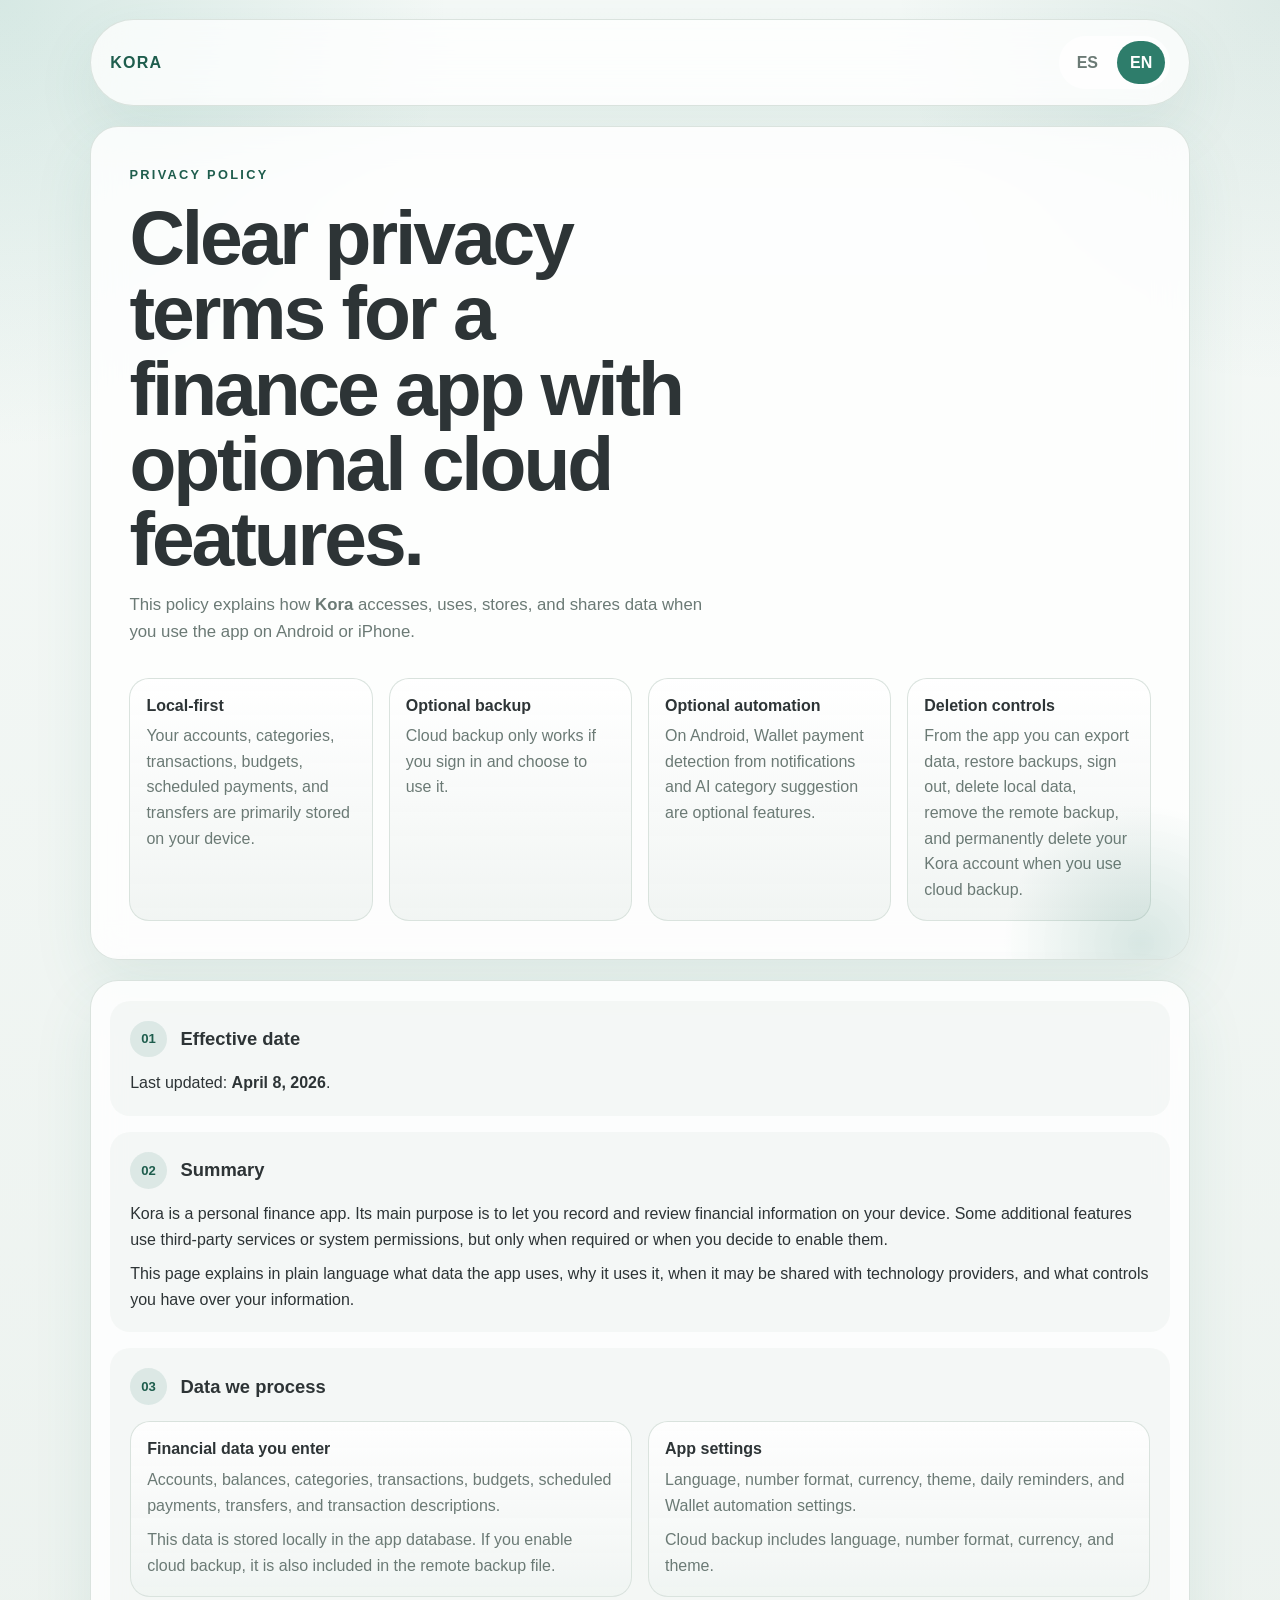
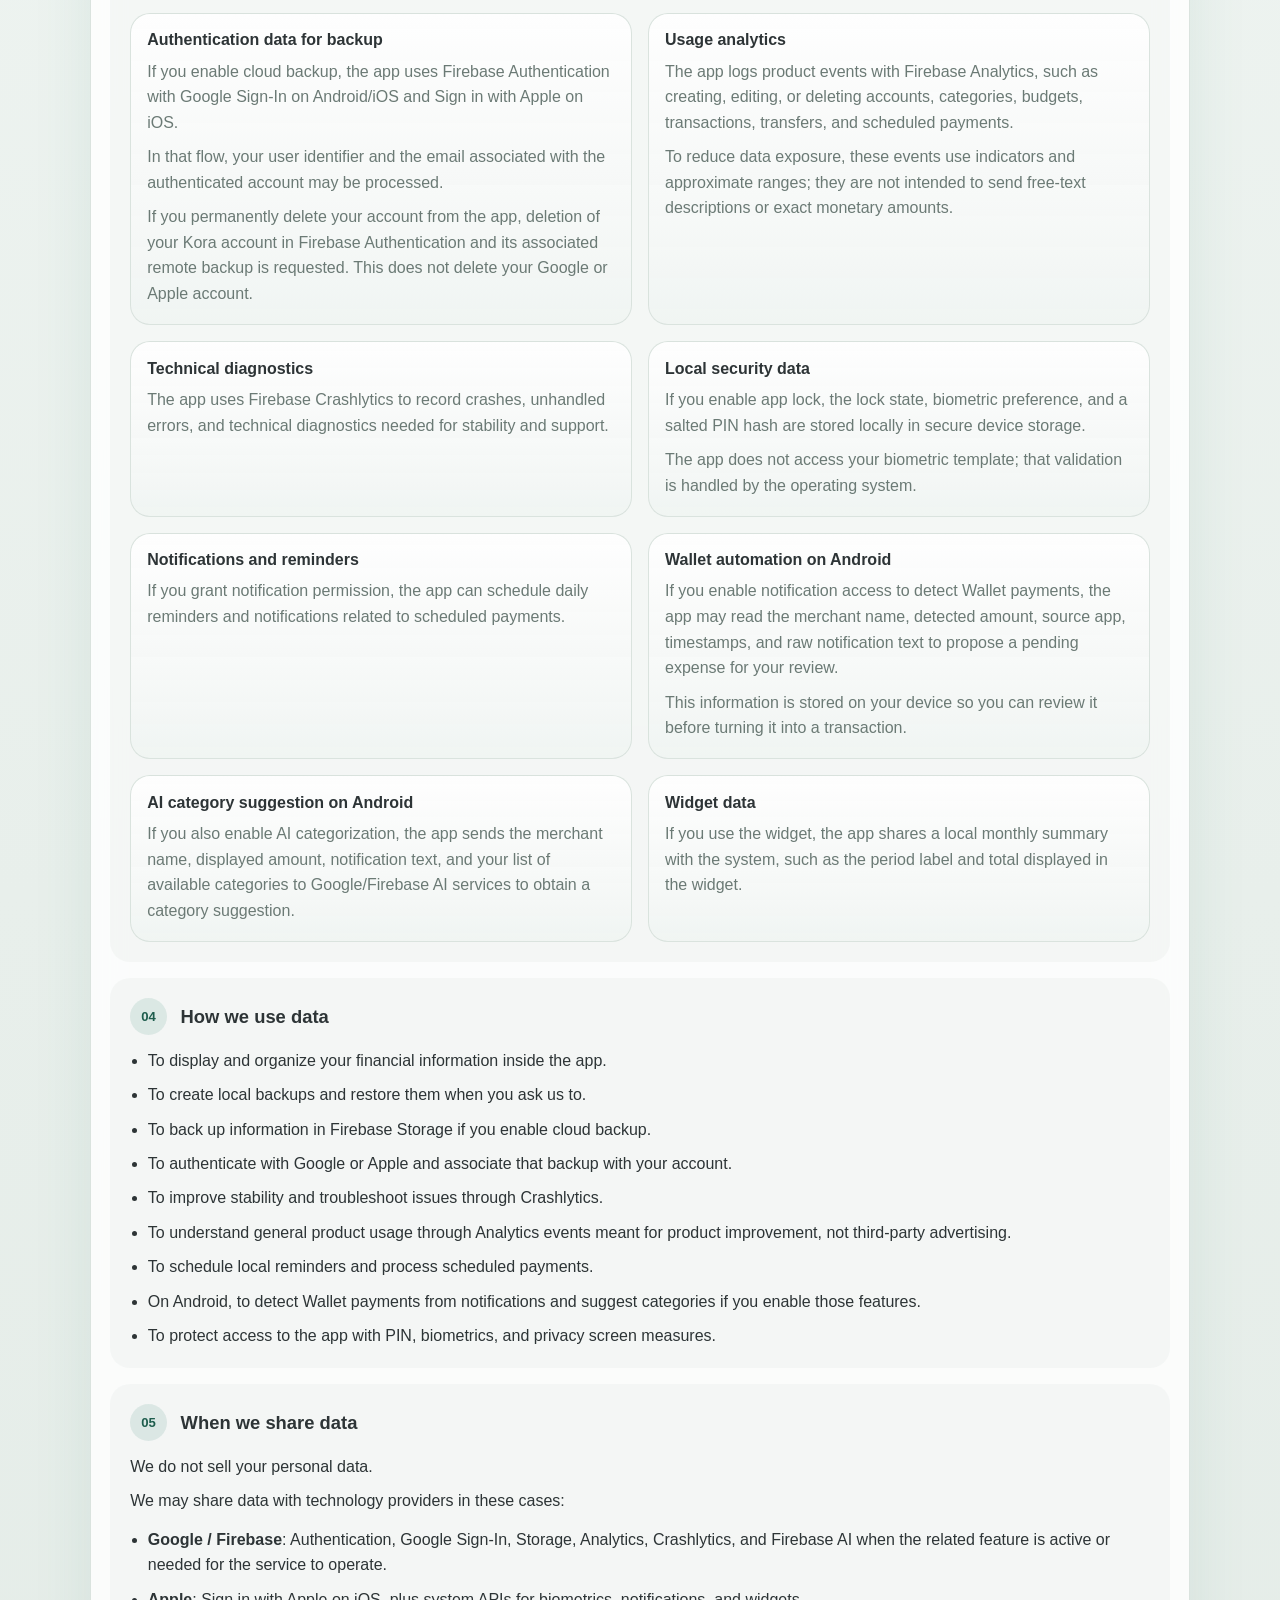
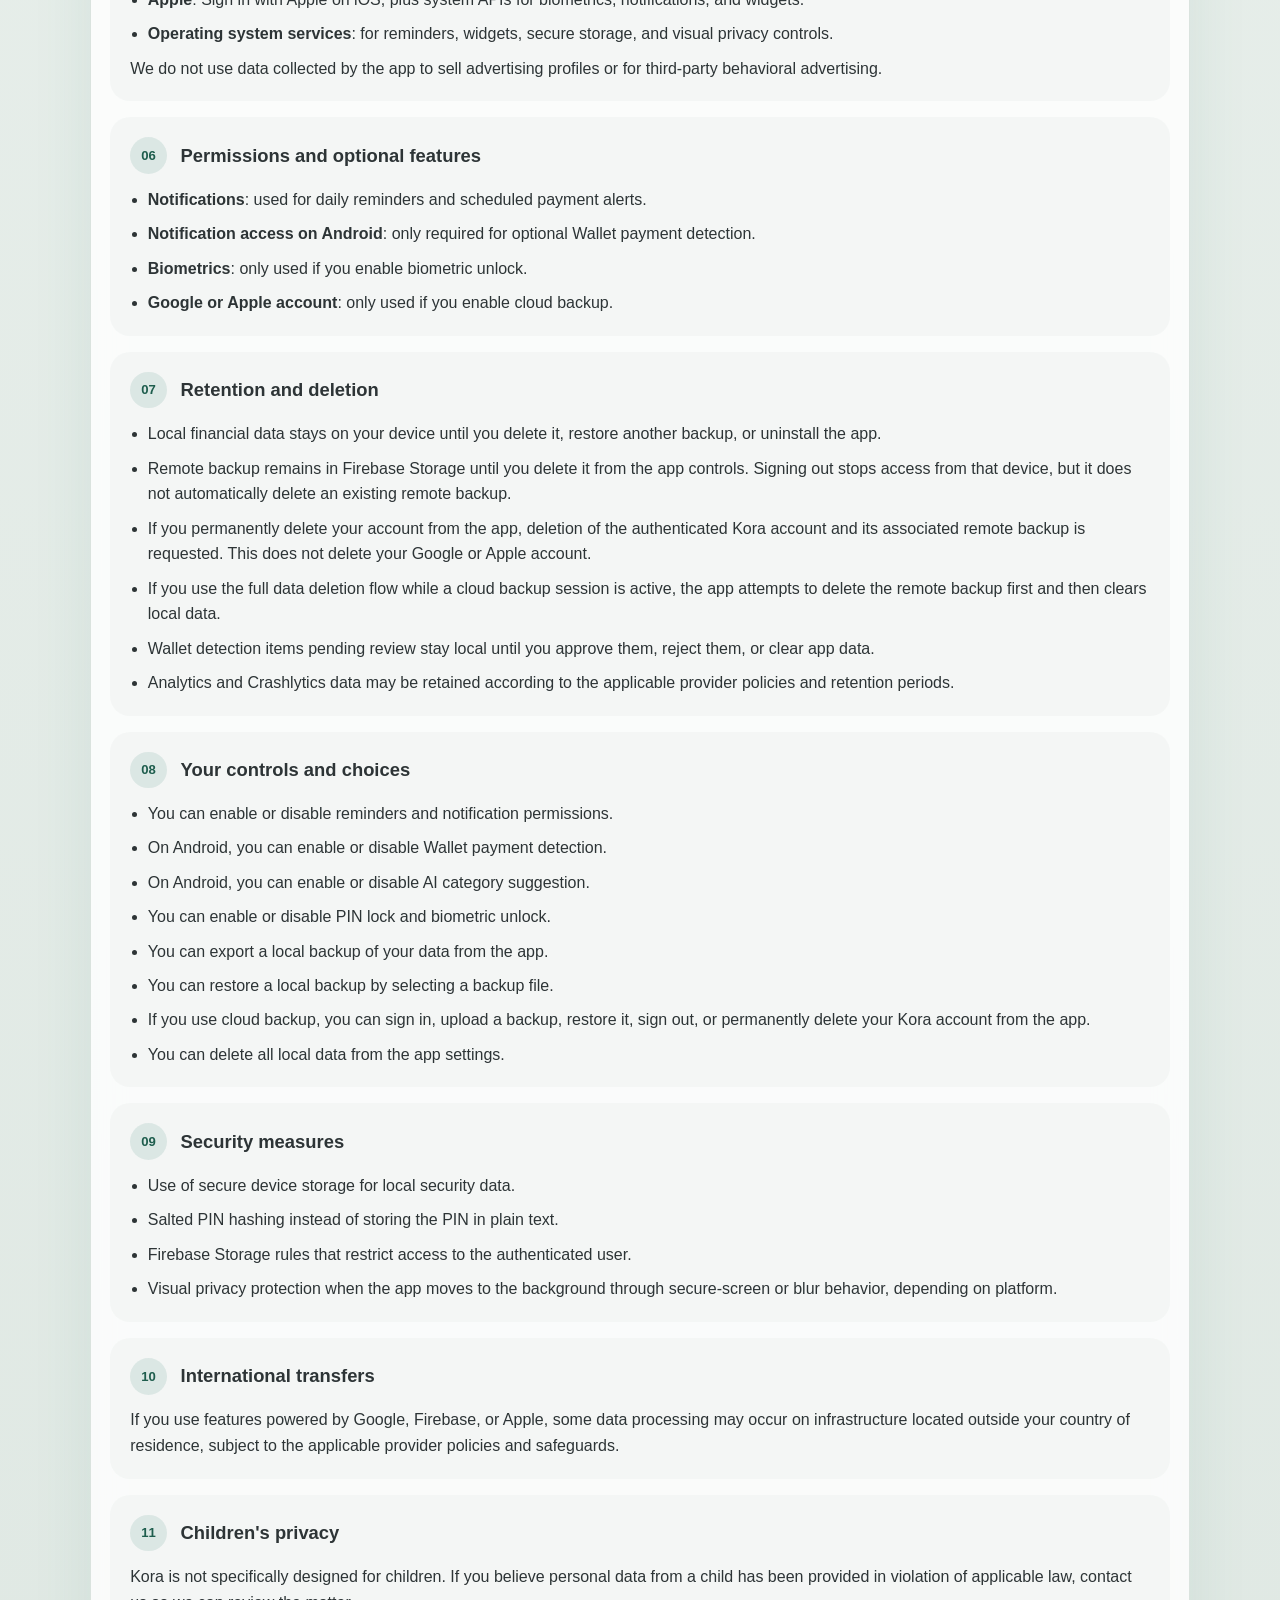
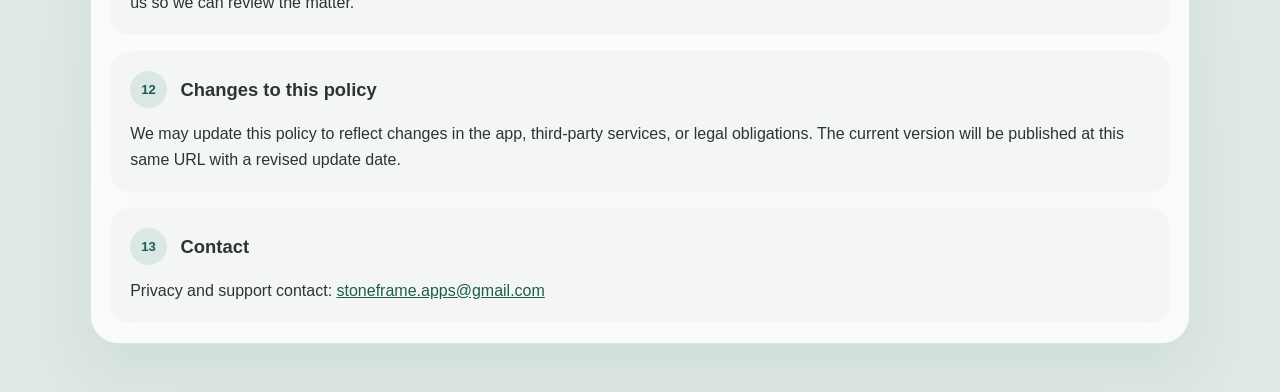
==== commit 259f04af: "docs: add account deletion policy section" ====
--- a/index.html
+++ b/index.html
@@ -95,7 +95,7 @@
               <span>01</span>
               <h2>Fecha de entrada en vigor</h2>
             </div>
-            <p>Última actualización: <strong>7 de abril de 2026</strong>.</p>
+            <p>Última actualización: <strong>8 de abril de 2026</strong>.</p>
           </section>
 
           <section class="policy-section">
@@ -364,6 +364,120 @@
             </ul>
           </section>
 
+          <section class="policy-section account-deletion-section" id="account-deletion">
+            <div class="section-heading">
+              <span>08A</span>
+              <h2 data-lang="es">Eliminación de cuenta y datos</h2>
+              <h2 data-lang="en">Account and data deletion</h2>
+            </div>
+
+            <p data-lang="es">
+              Si usas el backup en la nube de Kora, puedes solicitar la eliminación de tu cuenta y
+              de los datos asociados por cualquiera de estas vías:
+            </p>
+            <p data-lang="en">
+              If you use Kora cloud backup, you can request deletion of your account and associated
+              data using either of these methods:
+            </p>
+
+            <ul class="policy-list" data-lang="es">
+              <li>
+                Desde la app: abre Kora, entra a <strong>Configuración</strong> y usa la opción
+                <strong>Eliminar mis datos</strong>.
+              </li>
+              <li>
+                Sin acceso a la app: escribe a
+                <a href="mailto:stoneframe.apps@gmail.com?subject=Solicitud%20de%20eliminaci%C3%B3n%20de%20cuenta%20Kora">stoneframe.apps@gmail.com</a>
+                con el asunto <strong>Solicitud de eliminación de cuenta Kora</strong>.
+              </li>
+            </ul>
+
+            <ul class="policy-list" data-lang="en">
+              <li>
+                From the app: open Kora, go to <strong>Settings</strong>, and use the
+                <strong>Delete my data</strong> option.
+              </li>
+              <li>
+                Without access to the app: email
+                <a href="mailto:stoneframe.apps@gmail.com?subject=Kora%20account%20deletion%20request">stoneframe.apps@gmail.com</a>
+                with the subject <strong>Kora account deletion request</strong>.
+              </li>
+            </ul>
+
+            <p data-lang="es">
+              Por seguridad, las solicitudes enviadas fuera de la app pueden requerir verificación
+              de identidad antes de procesarse. Normalmente te pediremos que la solicitud se haga
+              desde el correo asociado a tu cuenta de backup o que aportes información suficiente
+              para confirmar que eres el titular.
+            </p>
+            <p data-lang="en">
+              For security, requests sent outside the app may require identity verification before
+              they are processed. We will normally ask that the request be sent from the email
+              address associated with your backup account or that you provide enough information to
+              confirm you are the account holder.
+            </p>
+
+            <div class="account-deletion-grid">
+              <article class="data-card">
+                <h3 data-lang="es">Qué se elimina</h3>
+                <h3 data-lang="en">What is deleted</h3>
+                <p data-lang="es">
+                  Tras una solicitud verificada, se elimina la cuenta de backup de Kora en Firebase
+                  Authentication y el backup remoto asociado almacenado en Firebase Storage.
+                </p>
+                <p data-lang="en">
+                  After a verified request, the Kora backup account in Firebase Authentication and
+                  its associated remote backup stored in Firebase Storage are deleted.
+                </p>
+              </article>
+
+              <article class="data-card">
+                <h3 data-lang="es">Qué no puede borrarse remotamente</h3>
+                <h3 data-lang="en">What cannot be deleted remotely</h3>
+                <p data-lang="es">
+                  Los datos guardados solo en tu dispositivo no pueden borrarse de forma remota.
+                  Para eliminarlos, debes usar la opción <strong>Eliminar mis datos</strong> dentro
+                  de la app o desinstalar Kora.
+                </p>
+                <p data-lang="en">
+                  Data stored only on your device cannot be deleted remotely. To remove it, you
+                  must use the <strong>Delete my data</strong> option inside the app or uninstall
+                  Kora.
+                </p>
+              </article>
+
+              <article class="data-card">
+                <h3 data-lang="es">Tiempo de procesamiento</h3>
+                <h3 data-lang="en">Processing time</h3>
+                <p data-lang="es">
+                  Las solicitudes iniciadas dentro de la app se procesan durante el flujo de
+                  confirmación. Las solicitudes web o por correo se atienden después de la
+                  verificación y normalmente dentro de un plazo razonable de soporte.
+                </p>
+                <p data-lang="en">
+                  Requests started inside the app are processed during the confirmation flow. Web or
+                  email requests are handled after verification and normally within a reasonable
+                  support timeframe.
+                </p>
+              </article>
+
+              <article class="data-card">
+                <h3 data-lang="es">Datos que podrían conservarse</h3>
+                <h3 data-lang="en">Data that may be retained</h3>
+                <p data-lang="es">
+                  Algunos registros técnicos históricos, como analítica agregada o diagnósticos de
+                  fallos gestionados por Google/Firebase, pueden seguir sujetos a las políticas de
+                  retención del proveedor y no formar parte del backup remoto borrado.
+                </p>
+                <p data-lang="en">
+                  Some historical technical records, such as aggregated analytics or crash
+                  diagnostics managed by Google/Firebase, may remain subject to the provider's
+                  retention policies and are not part of the deleted remote backup.
+                </p>
+              </article>
+            </div>
+          </section>
+
           <section class="policy-section">
             <div class="section-heading">
               <span>09</span>
@@ -434,7 +548,7 @@
               <span>01</span>
               <h2>Effective date</h2>
             </div>
-            <p>Last updated: <strong>April 7, 2026</strong>.</p>
+            <p>Last updated: <strong>April 8, 2026</strong>.</p>
           </section>
 
           <section class="policy-section">
--- a/styles.css
+++ b/styles.css
@@ -151,7 +151,8 @@
 }
 
 .hero-grid,
-.data-grid {
+.data-grid,
+.account-deletion-grid {
   display: grid;
   gap: 1rem;
 }
@@ -239,6 +240,15 @@
   margin-top: 1rem;
 }
 
+.account-deletion-section {
+  scroll-margin-top: 1.5rem;
+}
+
+.account-deletion-grid {
+  grid-template-columns: repeat(2, minmax(0, 1fr));
+  margin-top: 1rem;
+}
+
 html[lang="es"] [data-lang="en"] {
   display: none;
 }
@@ -278,7 +288,8 @@
   }
 
   .hero-grid,
-  .data-grid {
+  .data-grid,
+  .account-deletion-grid {
     grid-template-columns: 1fr;
   }
 
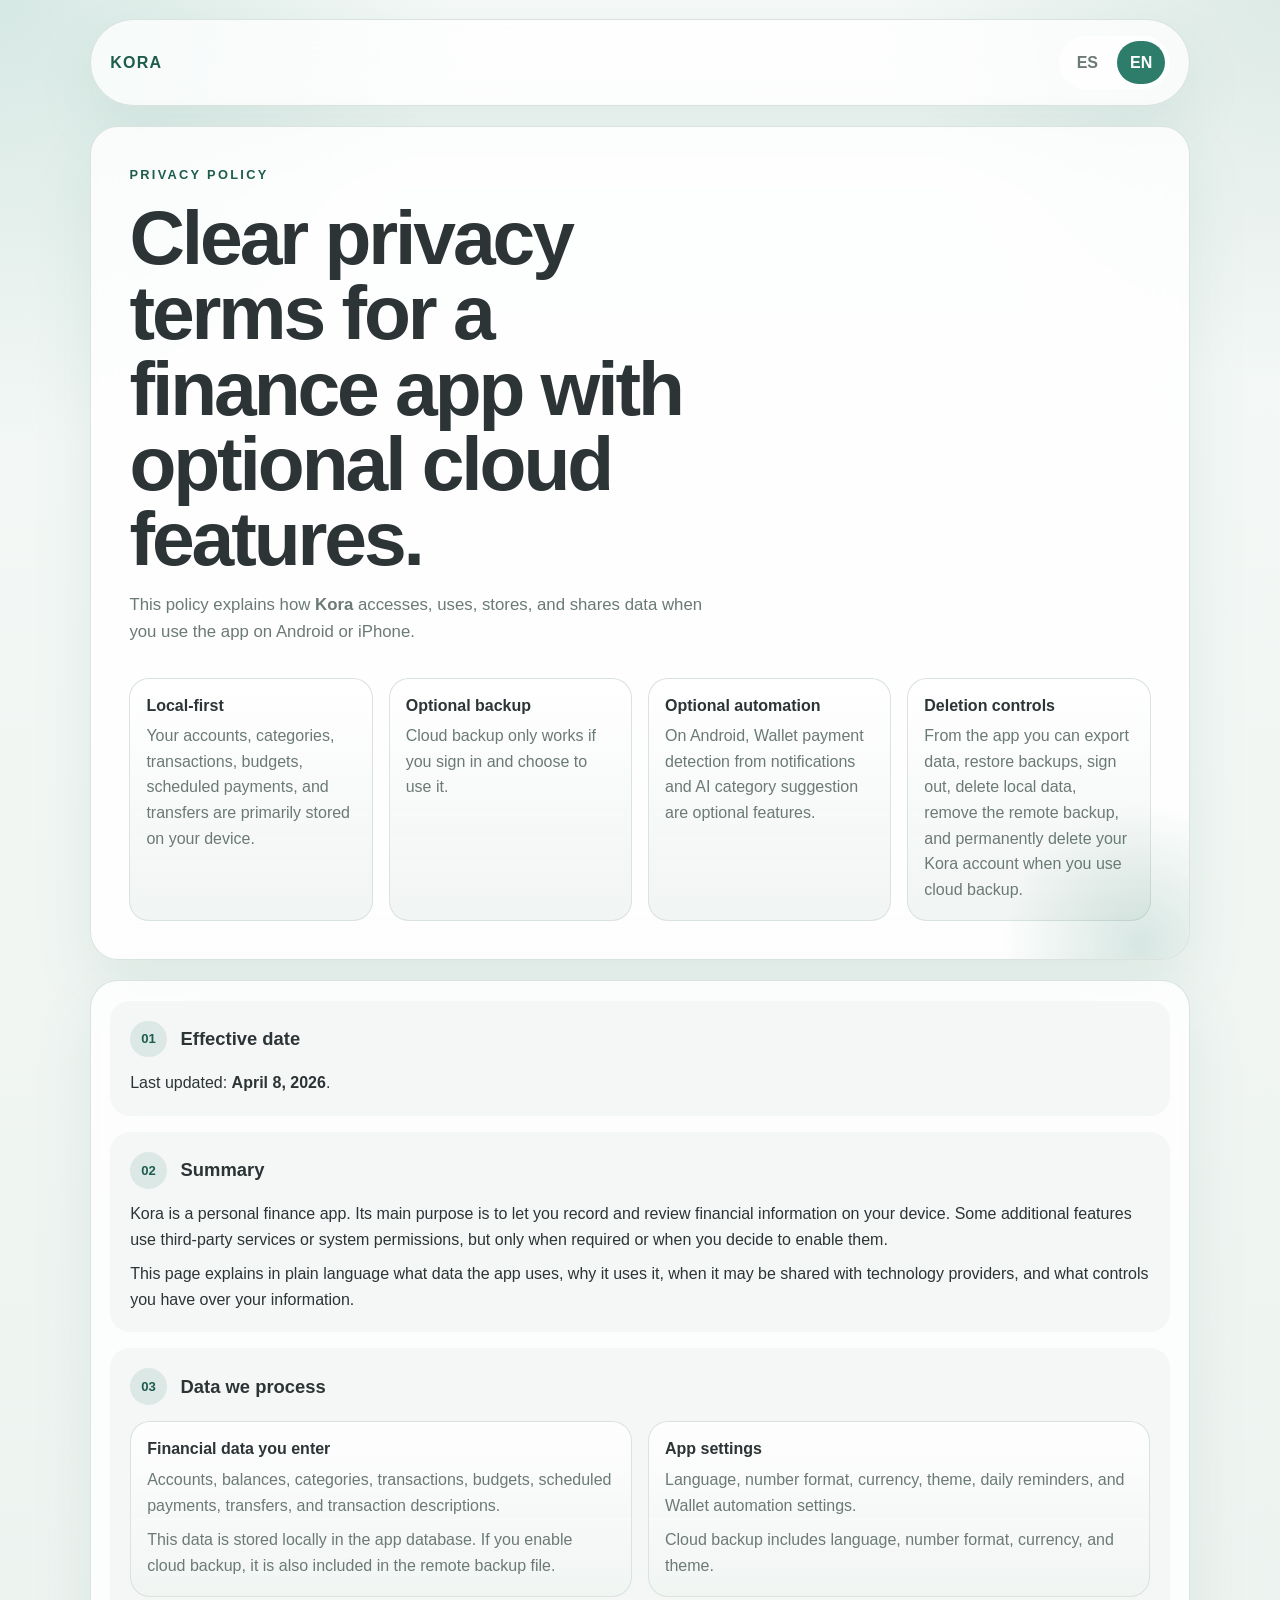
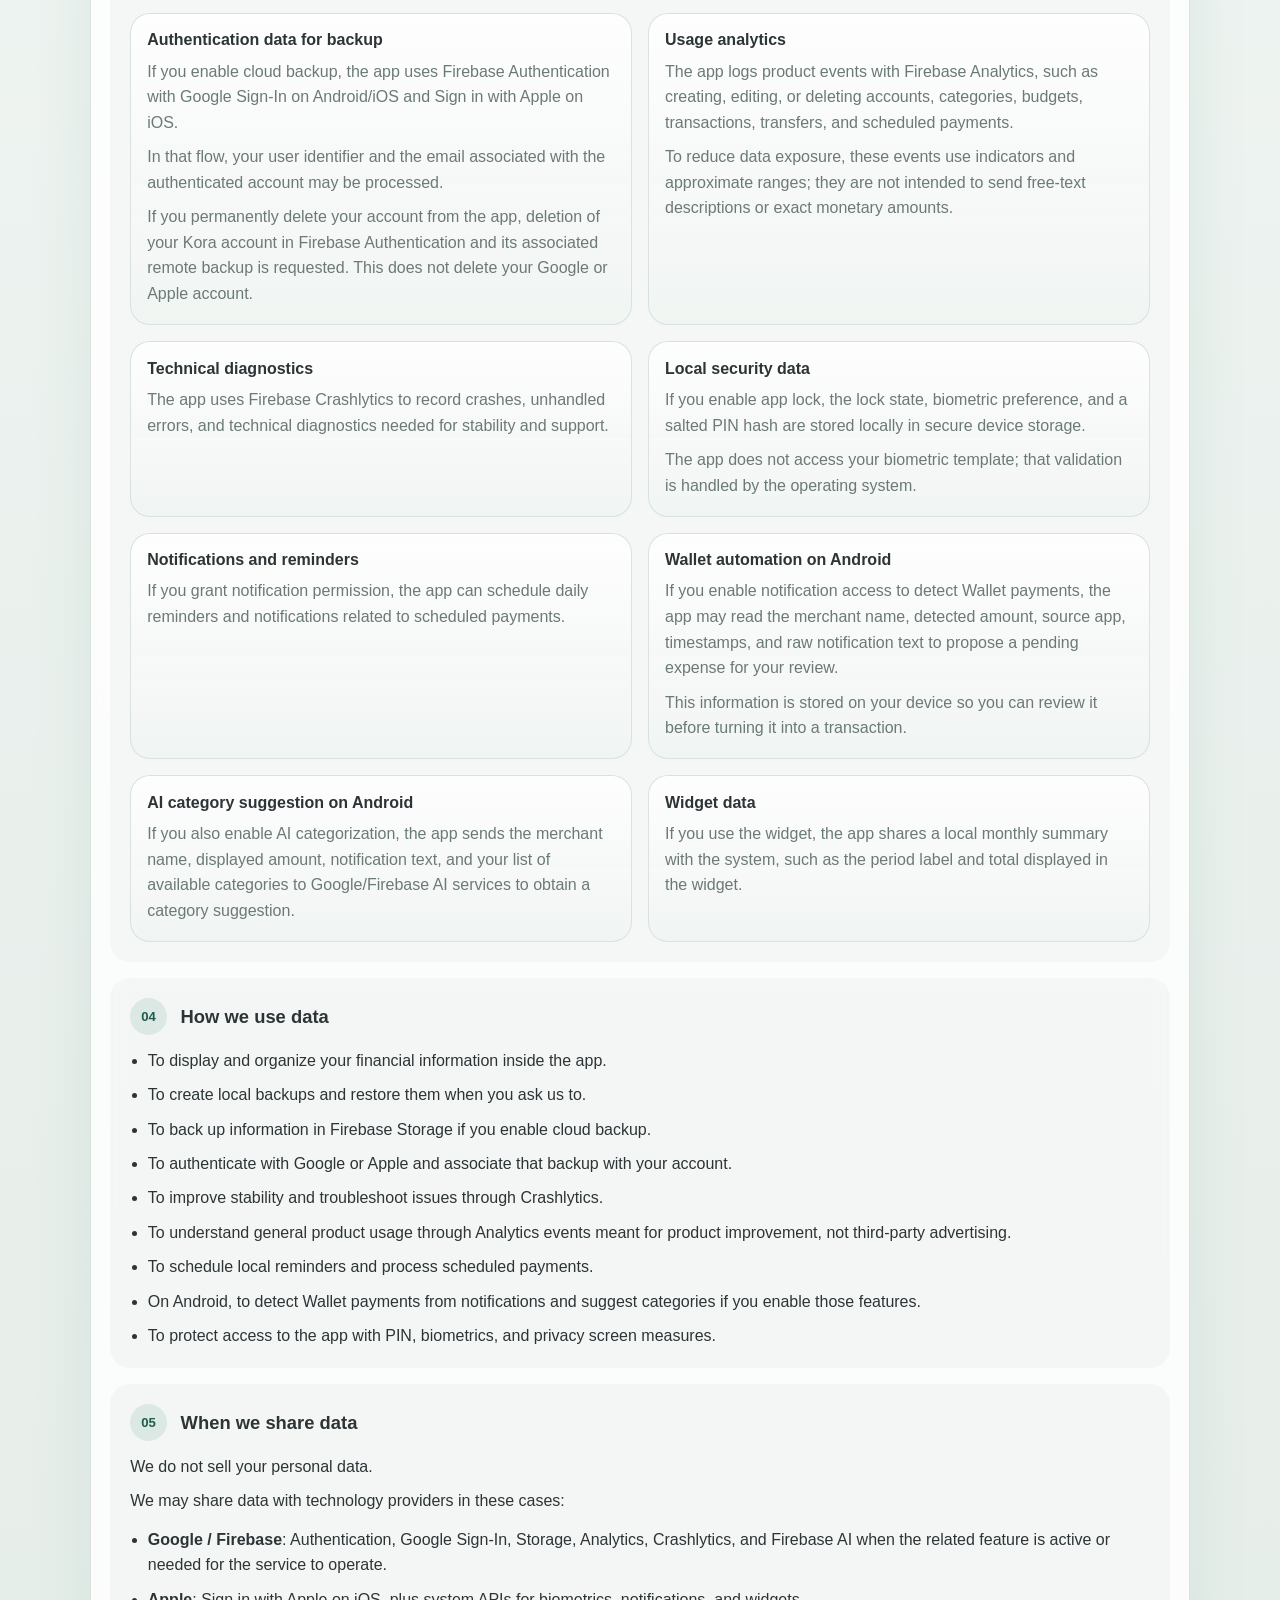
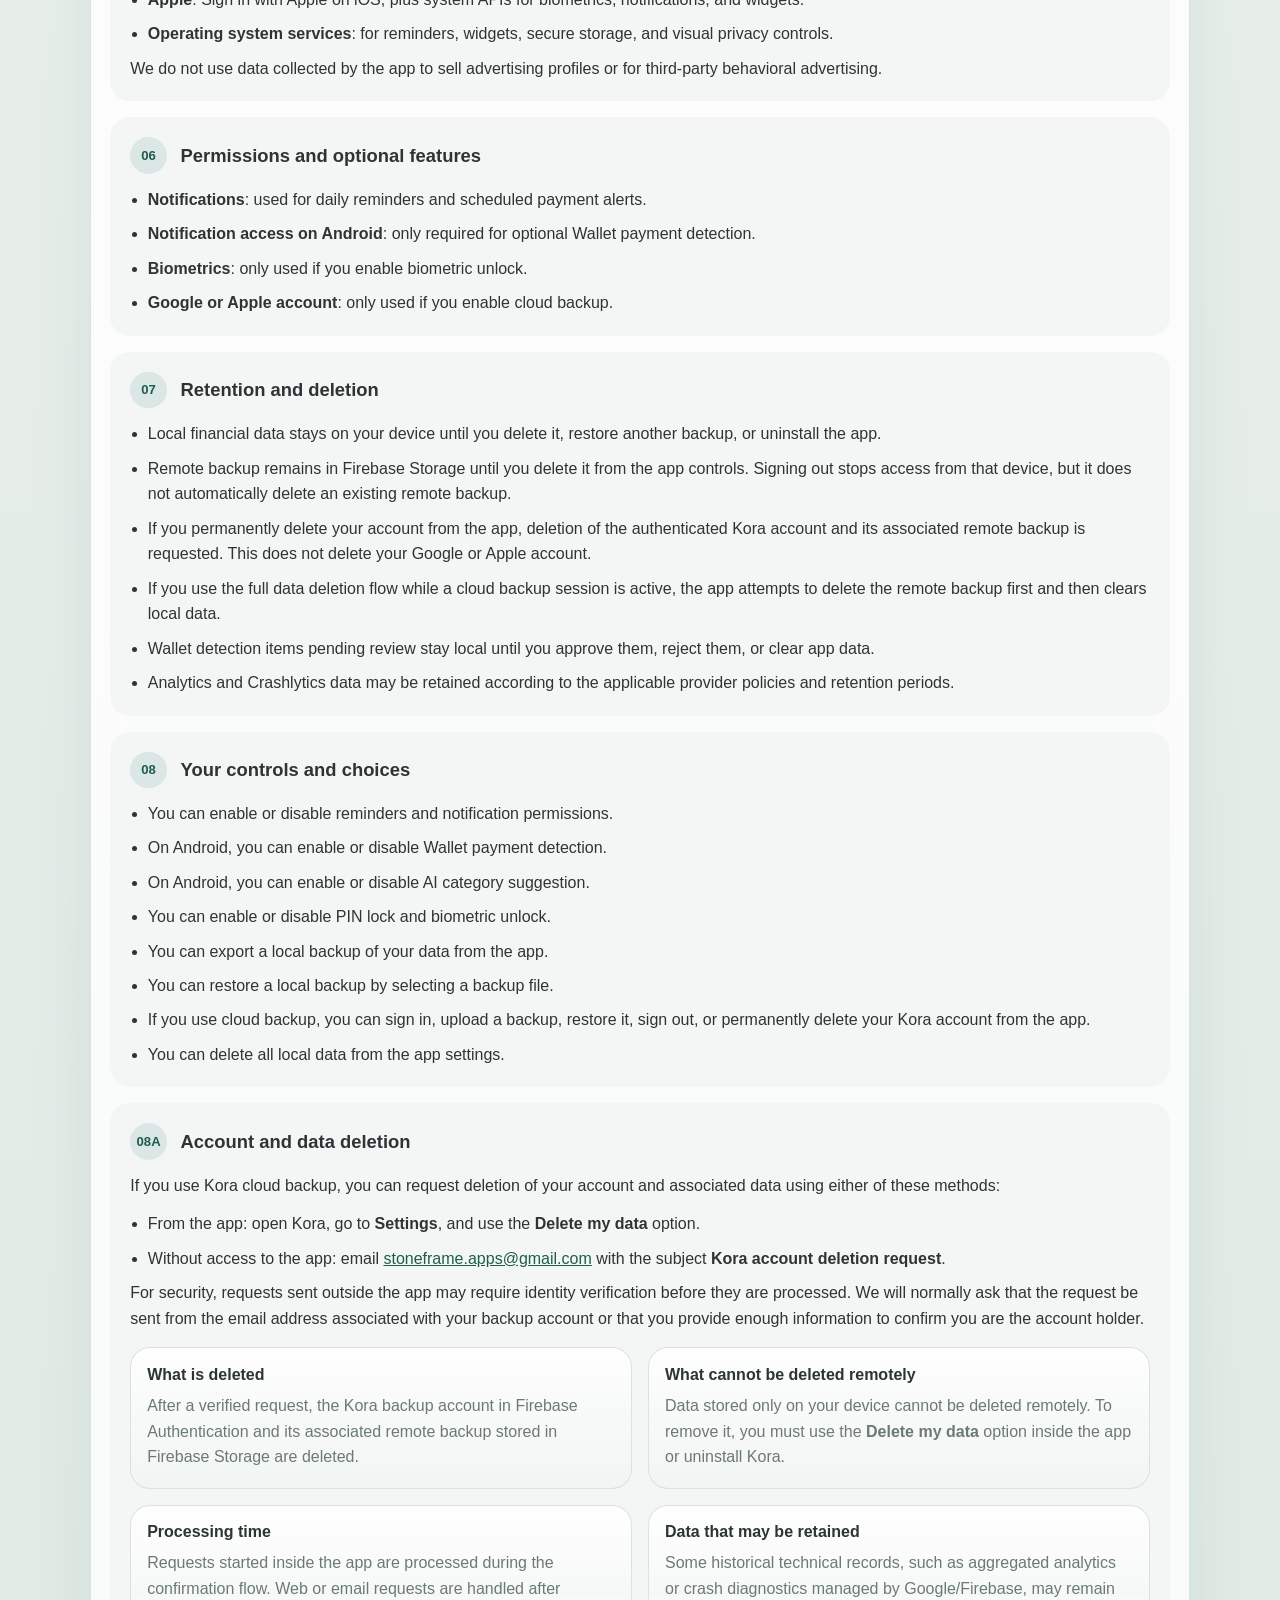
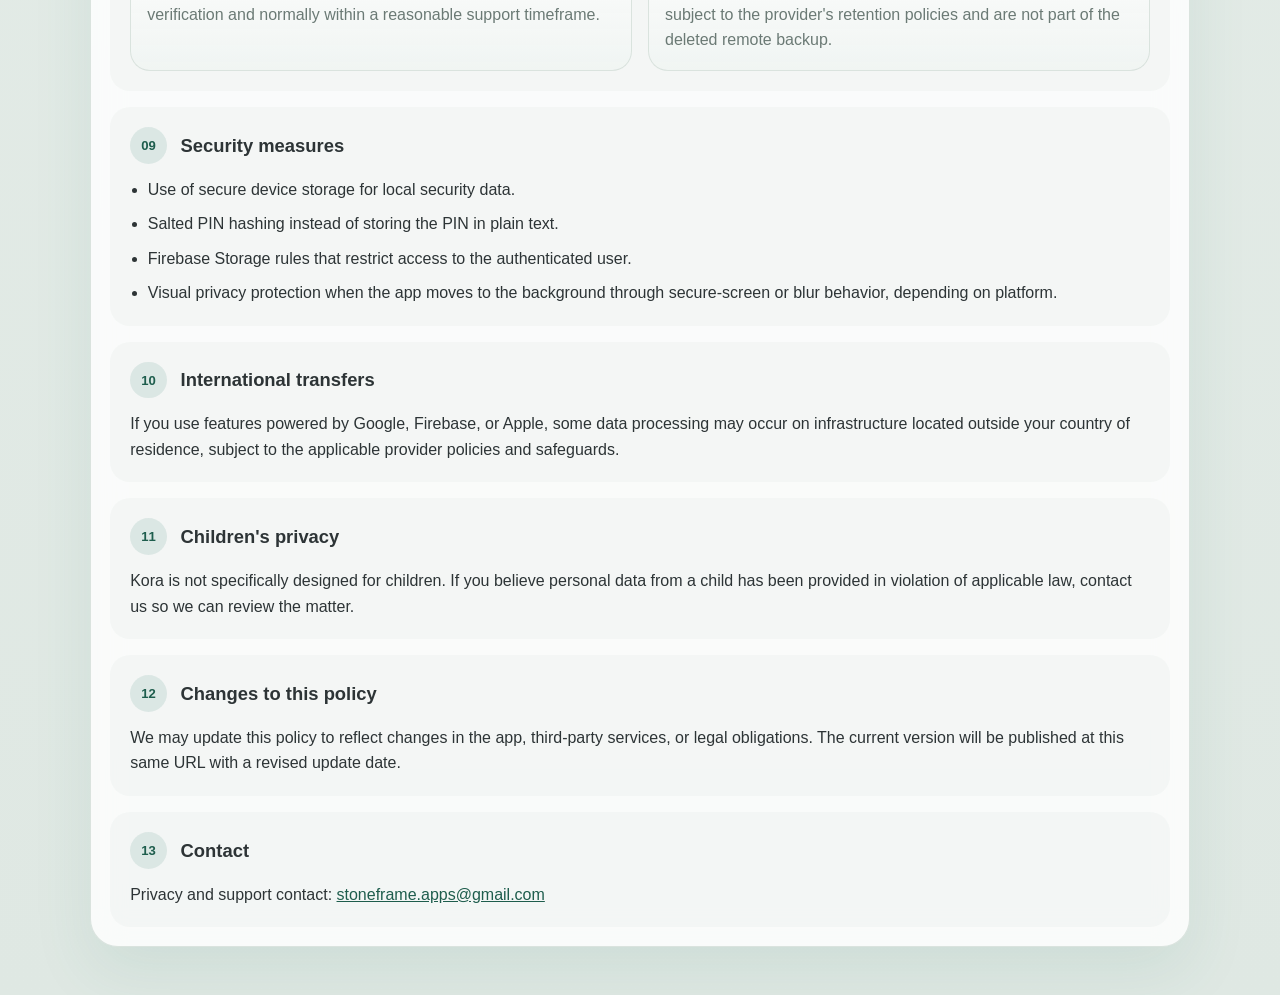
==== commit 7b489dfa: "docs: add english account deletion section" ====
--- a/index.html
+++ b/index.html
@@ -809,6 +809,74 @@
             </ul>
           </section>
 
+          <section class="policy-section account-deletion-section" id="account-deletion-en">
+            <div class="section-heading">
+              <span>08A</span>
+              <h2>Account and data deletion</h2>
+            </div>
+
+            <p>
+              If you use Kora cloud backup, you can request deletion of your account and associated
+              data using either of these methods:
+            </p>
+
+            <ul class="policy-list">
+              <li>
+                From the app: open Kora, go to <strong>Settings</strong>, and use the
+                <strong>Delete my data</strong> option.
+              </li>
+              <li>
+                Without access to the app: email
+                <a href="mailto:stoneframe.apps@gmail.com?subject=Kora%20account%20deletion%20request">stoneframe.apps@gmail.com</a>
+                with the subject <strong>Kora account deletion request</strong>.
+              </li>
+            </ul>
+
+            <p>
+              For security, requests sent outside the app may require identity verification before
+              they are processed. We will normally ask that the request be sent from the email
+              address associated with your backup account or that you provide enough information to
+              confirm you are the account holder.
+            </p>
+
+            <div class="account-deletion-grid">
+              <article class="data-card">
+                <h3>What is deleted</h3>
+                <p>
+                  After a verified request, the Kora backup account in Firebase Authentication and
+                  its associated remote backup stored in Firebase Storage are deleted.
+                </p>
+              </article>
+
+              <article class="data-card">
+                <h3>What cannot be deleted remotely</h3>
+                <p>
+                  Data stored only on your device cannot be deleted remotely. To remove it, you
+                  must use the <strong>Delete my data</strong> option inside the app or uninstall
+                  Kora.
+                </p>
+              </article>
+
+              <article class="data-card">
+                <h3>Processing time</h3>
+                <p>
+                  Requests started inside the app are processed during the confirmation flow. Web or
+                  email requests are handled after verification and normally within a reasonable
+                  support timeframe.
+                </p>
+              </article>
+
+              <article class="data-card">
+                <h3>Data that may be retained</h3>
+                <p>
+                  Some historical technical records, such as aggregated analytics or crash
+                  diagnostics managed by Google/Firebase, may remain subject to the provider's
+                  retention policies and are not part of the deleted remote backup.
+                </p>
+              </article>
+            </div>
+          </section>
+
           <section class="policy-section">
             <div class="section-heading">
               <span>09</span>
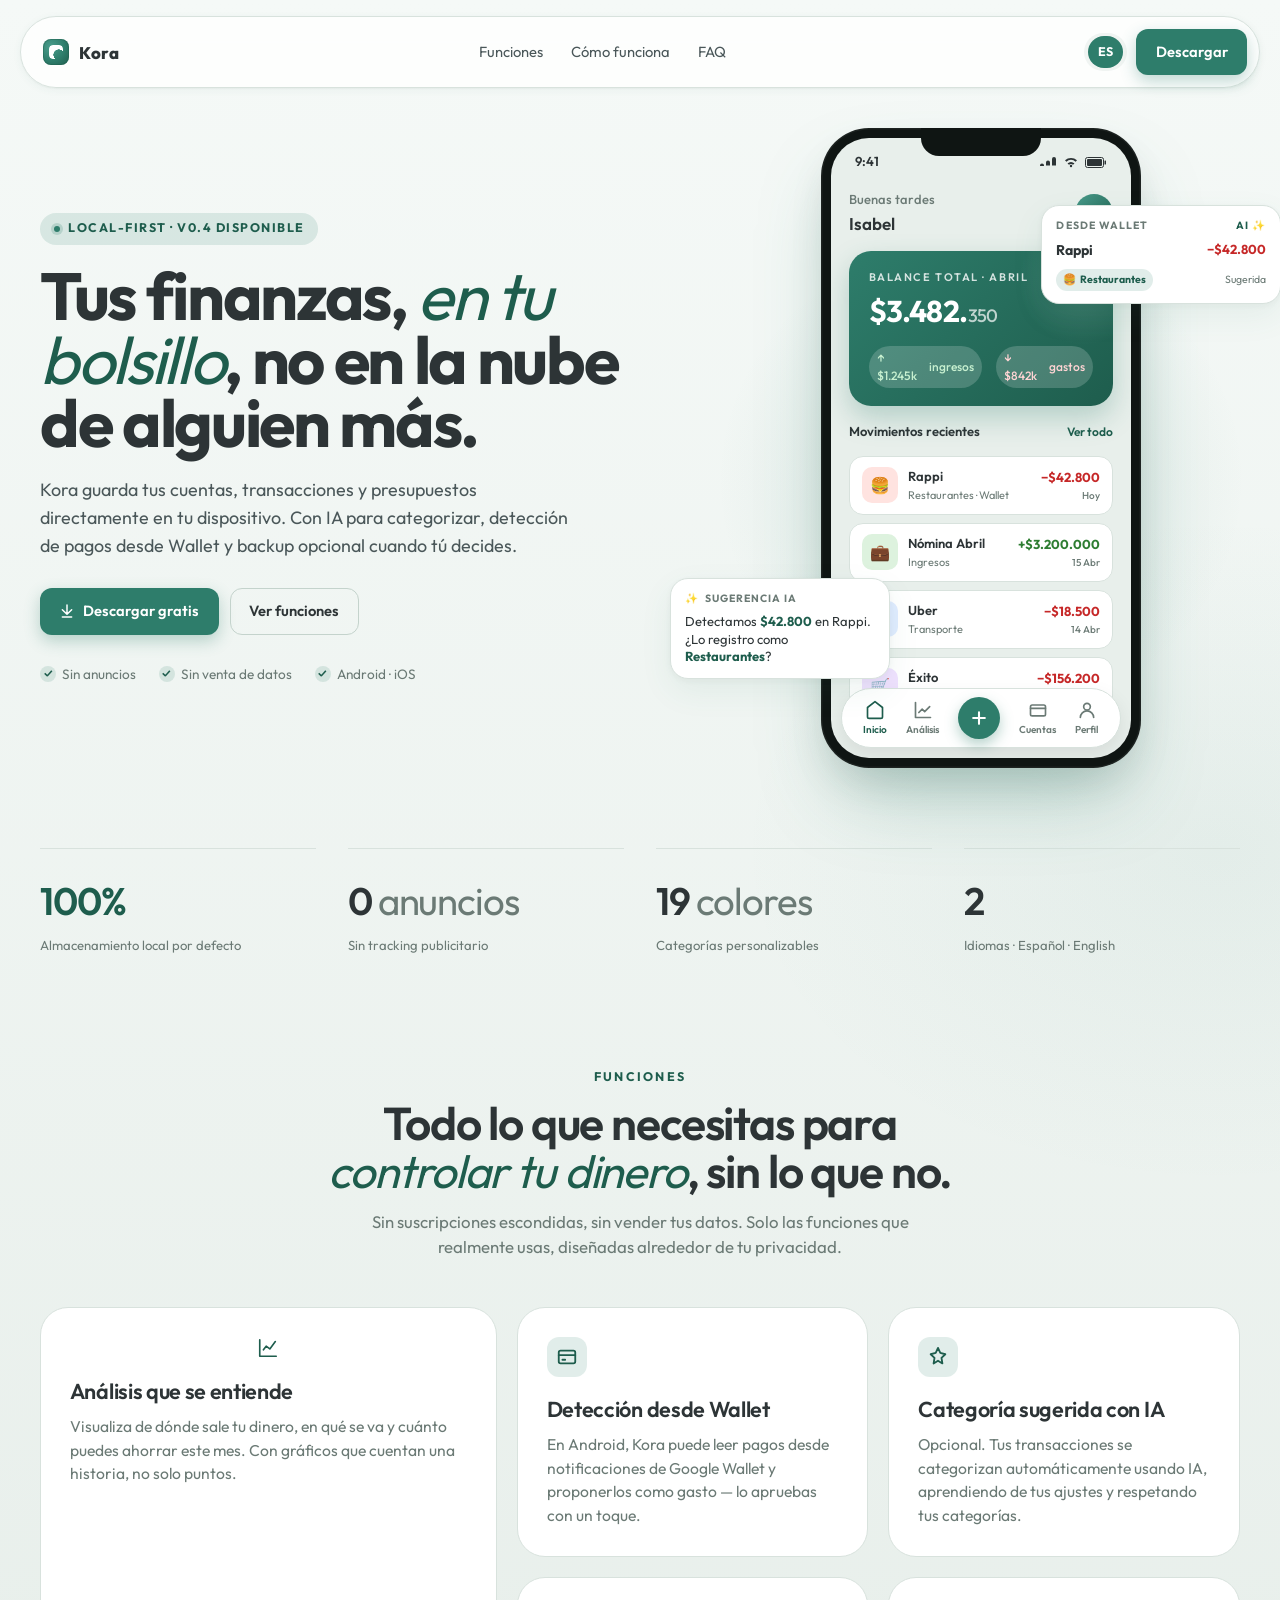
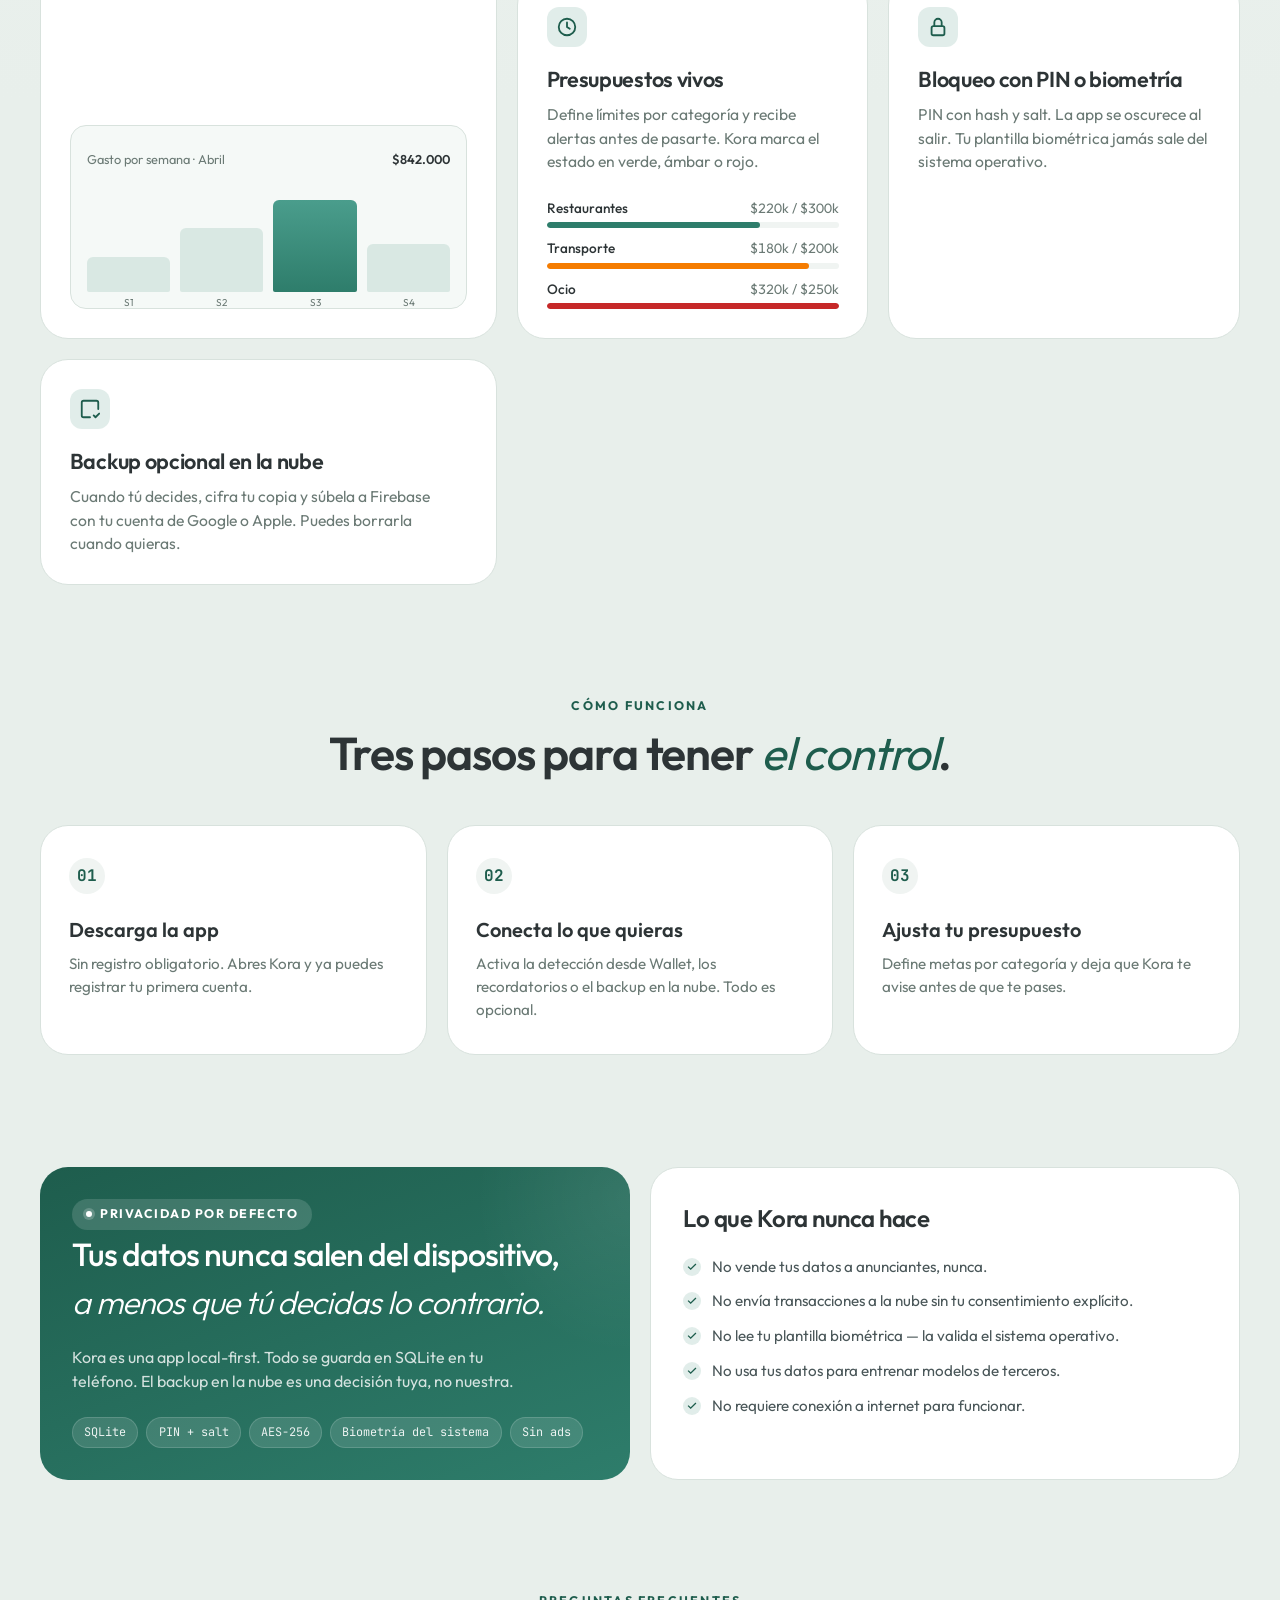
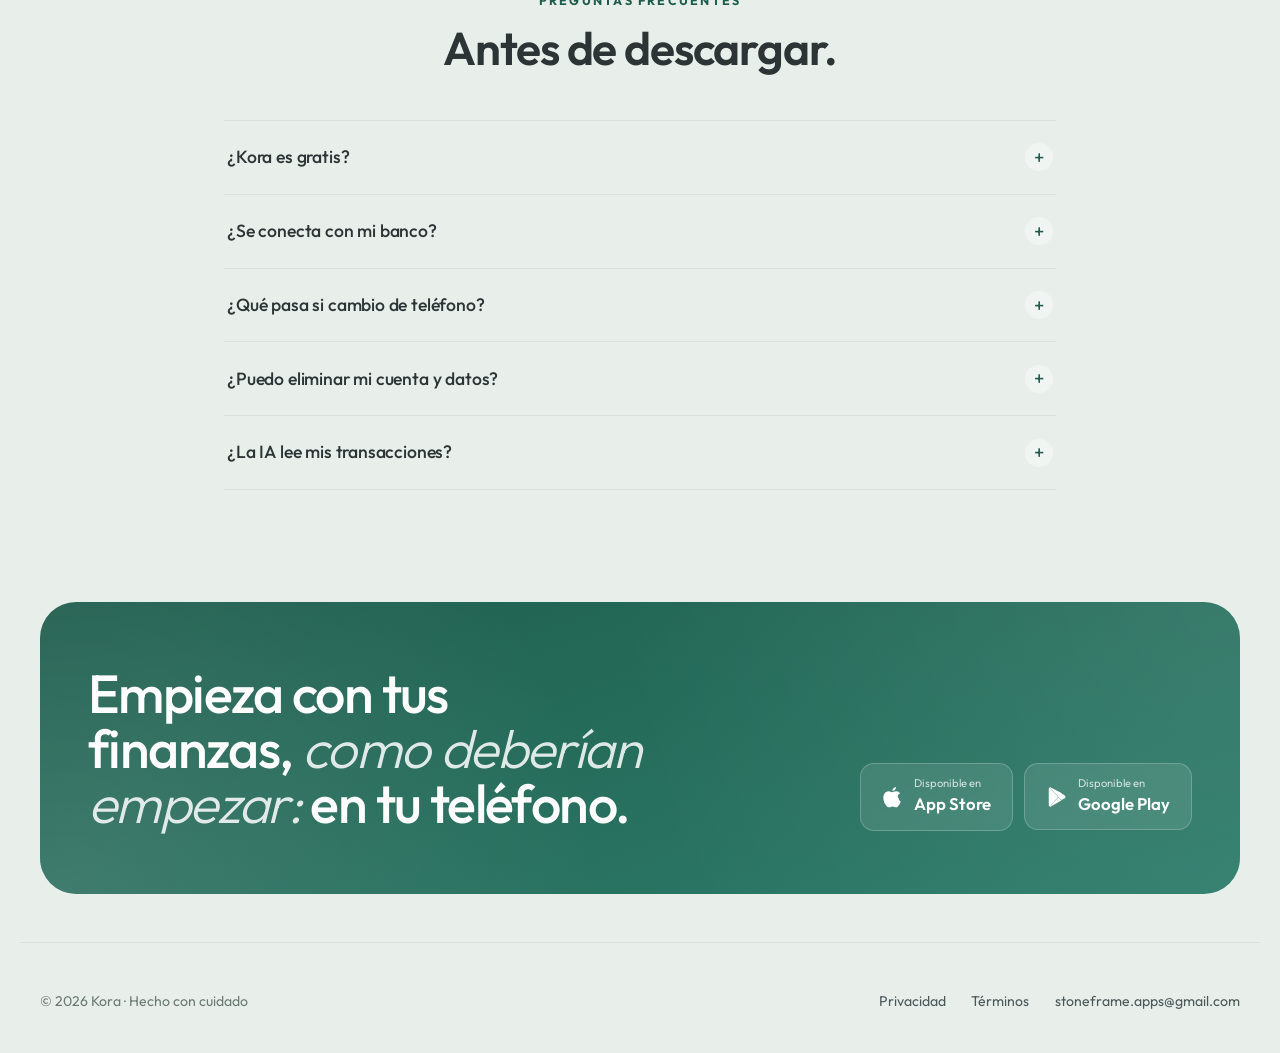
==== commit b94402c7: "feat: transform privacy site into full landing page with terms Replace the single privacy policy pag" ====
--- a/index.html
+++ b/index.html
@@ -1,985 +1,586 @@
 <!DOCTYPE html>
 <html lang="es">
-  <head>
-    <meta charset="UTF-8" />
-    <meta name="viewport" content="width=device-width, initial-scale=1.0" />
-    <title>Kora | Privacy Policy</title>
-    <meta
-      name="description"
-      content="Privacy Policy for Kora, including local storage, optional cloud backup, analytics, crash diagnostics, Android Wallet automation, and data deletion controls."
-    />
-    <link rel="stylesheet" href="./styles.css" />
-  </head>
-  <body>
-    <div class="page-shell">
-      <header class="site-header">
-        <a class="brand" href="./">Kora</a>
-        <div class="language-switch" role="group" aria-label="Language">
-          <button type="button" class="lang-button is-active" data-lang-target="es">
-            ES
-          </button>
-          <button type="button" class="lang-button" data-lang-target="en">EN</button>
-        </div>
-      </header>
-
-      <main>
-        <section class="hero">
-          <p class="eyebrow" data-lang="es">Política de privacidad</p>
-          <p class="eyebrow" data-lang="en">Privacy policy</p>
-          <h1 data-lang="es">Privacidad clara para una app de finanzas con funciones opcionales en la nube.</h1>
-          <h1 data-lang="en">Clear privacy terms for a finance app with optional cloud features.</h1>
-          <p class="hero-copy" data-lang="es">
-            Esta política describe cómo <strong>Kora</strong> accede, usa, almacena y
-            comparte datos cuando usas la app en Android o iPhone.
-          </p>
-          <p class="hero-copy" data-lang="en">
-            This policy explains how <strong>Kora</strong> accesses, uses, stores, and
-            shares data when you use the app on Android or iPhone.
-          </p>
-
-          <div class="hero-grid">
-            <article class="hero-card">
-              <h2 data-lang="es">Enfoque local</h2>
-              <h2 data-lang="en">Local-first</h2>
-              <p data-lang="es">
-                Tus cuentas, categorías, transacciones, presupuestos, pagos programados y
-                transferencias se guardan principalmente en tu dispositivo.
-              </p>
-              <p data-lang="en">
-                Your accounts, categories, transactions, budgets, scheduled payments, and transfers
-                are primarily stored on your device.
-              </p>
-            </article>
-            <article class="hero-card">
-              <h2 data-lang="es">Backup opcional</h2>
-              <h2 data-lang="en">Optional backup</h2>
-              <p data-lang="es">
-                El respaldo en la nube solo funciona si inicias sesión y decides usarlo.
-              </p>
-              <p data-lang="en">
-                Cloud backup only works if you sign in and choose to use it.
-              </p>
-            </article>
-            <article class="hero-card">
-              <h2 data-lang="es">Automatización opcional</h2>
-              <h2 data-lang="en">Optional automation</h2>
-              <p data-lang="es">
-                En Android, la detección de pagos desde notificaciones de Wallet y la sugerencia de
-                categoría con IA son funciones opcionales.
-              </p>
-              <p data-lang="en">
-                On Android, Wallet payment detection from notifications and AI category suggestion
-                are optional features.
-              </p>
-            </article>
-            <article class="hero-card">
-              <h2 data-lang="es">Controles de borrado</h2>
-              <h2 data-lang="en">Deletion controls</h2>
-              <p data-lang="es">
-                Desde la app puedes exportar datos, restaurar copias, cerrar sesión, eliminar tus
-                datos locales, borrar el backup remoto y eliminar definitivamente tu cuenta de
-                Kora cuando uses backup en la nube.
-              </p>
-              <p data-lang="en">
-                From the app you can export data, restore backups, sign out, delete local data,
-                remove the remote backup, and permanently delete your Kora account when
-                you use cloud backup.
-              </p>
-            </article>
+<head>
+<meta charset="UTF-8" />
+<meta name="viewport" content="width=device-width, initial-scale=1" />
+<title>Kora — Finanzas personales con privacidad</title>
+<meta name="description" content="Kora guarda tus cuentas, transacciones y presupuestos directamente en tu dispositivo. IA para categorizar, detección de pagos desde Wallet y backup opcional." />
+<link rel="preconnect" href="https://fonts.googleapis.com">
+<link rel="preconnect" href="https://fonts.gstatic.com" crossorigin>
+<link href="https://fonts.googleapis.com/css2?family=Outfit:wght@300;400;500;600;700;800&family=JetBrains+Mono:wght@400;500&display=swap" rel="stylesheet">
+<link rel="stylesheet" href="./styles.css" />
+</head>
+<body>
+
+<!-- NAV -->
+<div class="nav-wrap">
+  <nav class="nav">
+    <a href="./" class="brand"><span class="brand-mark"></span>Kora</a>
+    <div class="nav-links">
+      <a href="#features" data-i="features">Funciones</a>
+      <a href="#how" data-i="how">Cómo funciona</a>
+      <a href="#faq" data-i="faq">FAQ</a>
+    </div>
+    <div class="nav-cta">
+      <div class="lang-switch" role="group" aria-label="Language">
+        <button data-lang="es" class="active">ES</button>
+        <button data-lang="en">EN</button>
+      </div>
+      <a href="#download" class="btn btn-primary" data-i="nav_cta">Descargar</a>
+    </div>
+  </nav>
+</div>
+
+<!-- HERO -->
+<section class="hero" data-variant="editorial" id="hero">
+  <div class="hero-inner">
+    <div class="hero-copy-block reveal">
+      <div class="eyebrow">
+        <span class="dot"></span>
+        <span data-i="eyebrow">Local-first · v0.4 disponible</span>
+      </div>
+      <h1 class="hero-title" data-i="title">
+        Tus finanzas, <em data-i="title_em">en tu bolsillo</em>, no en la nube de alguien más.
+      </h1>
+      <p class="hero-sub" data-i="sub">
+        Kora guarda tus cuentas, transacciones y presupuestos directamente en tu dispositivo.
+        Con IA para categorizar, detección de pagos desde Wallet y backup opcional cuando tú decides.
+      </p>
+      <div class="hero-ctas">
+        <a href="#download" class="btn btn-primary">
+          <svg width="16" height="16" viewBox="0 0 24 24" fill="none" stroke="currentColor" stroke-width="2.2" stroke-linecap="round" stroke-linejoin="round"><path d="M12 3v14M5 10l7 7 7-7M5 21h14"/></svg>
+          <span data-i="cta_primary">Descargar gratis</span>
+        </a>
+        <a href="#features" class="btn btn-outline"><span data-i="cta_secondary">Ver funciones</span></a>
+      </div>
+      <div class="hero-meta">
+        <span class="item"><span class="check">&#10003;</span> <span data-i="meta1">Sin anuncios</span></span>
+        <span class="item"><span class="check">&#10003;</span> <span data-i="meta2">Sin venta de datos</span></span>
+        <span class="item"><span class="check">&#10003;</span> <span data-i="meta3">Android · iOS</span></span>
+      </div>
+    </div>
+
+    <div class="phone-stage reveal">
+      <!-- Floating wallet notification -->
+      <div class="float-wallet">
+        <div class="head"><span data-i="fw_from">DESDE WALLET</span><span>AI &#10024;</span></div>
+        <div class="row">
+          <div class="merchant">Rappi</div>
+          <div class="amount">&minus;$42.800</div>
+        </div>
+        <div class="row" style="margin-top:2px;">
+          <span class="tag">&#127828; <span data-i="fw_cat">Restaurantes</span></span>
+          <span style="color:var(--muted); font-size: 10.5px; align-self:center;" data-i="fw_sugg">Sugerida</span>
+        </div>
+      </div>
+
+      <!-- Phone mockup -->
+      <div class="phone">
+        <div class="phone-notch"></div>
+        <div class="phone-screen">
+          <div class="status-bar">
+            <span>9:41</span>
+            <div class="right">
+              <svg width="18" height="12" viewBox="0 0 18 12" fill="none"><path d="M1 9.5a2 2 0 012-2 2 2 0 012 2v.5H1v-.5zM7 6.5a2 2 0 012-2 2 2 0 012 2v3H7v-3zM13 3a2 2 0 012-2 2 2 0 012 2v6.5h-4V3z" fill="currentColor"/></svg>
+              <svg width="16" height="12" viewBox="0 0 16 12" fill="none"><path d="M8 2a9 9 0 00-6 2.3l1.4 1.4A7 7 0 018 3.8a7 7 0 014.6 1.9L14 4.3A9 9 0 008 2zM8 6a5 5 0 00-3.5 1.5L6 8.8A3 3 0 018 8a3 3 0 012 .8l1.5-1.3A5 5 0 008 6z" fill="currentColor"/><circle cx="8" cy="10" r="1.2" fill="currentColor"/></svg>
+              <svg width="22" height="11" viewBox="0 0 22 11" fill="none"><rect x="0.5" y="0.5" width="18" height="10" rx="2" stroke="currentColor" fill="none"/><rect x="2" y="2" width="15" height="7" rx="1" fill="currentColor"/><rect x="19.5" y="3.5" width="1.5" height="4" rx="0.5" fill="currentColor"/></svg>
+            </div>
           </div>
-        </section>
-
-        <article class="policy" data-lang="es">
-          <section class="policy-section">
-            <div class="section-heading">
-              <span>01</span>
-              <h2>Fecha de entrada en vigor</h2>
-            </div>
-            <p>Última actualización: <strong>8 de abril de 2026</strong>.</p>
-          </section>
-
-          <section class="policy-section">
-            <div class="section-heading">
-              <span>02</span>
-              <h2>Resumen</h2>
-            </div>
-            <p>
-              Kora es una app de finanzas personales. Su función principal es permitirte
-              registrar y consultar información financiera en tu dispositivo. Algunas funciones
-              adicionales usan servicios de terceros o permisos del sistema, pero solo cuando son
-              necesarias o cuando decides activarlas.
-            </p>
-            <p>
-              Aquí te explicamos de forma simple qué datos usa la app, para qué los usa, cuándo
-              pueden compartirse con proveedores tecnológicos y qué controles tienes para gestionar
-              tu información.
-            </p>
-          </section>
-
-          <section class="policy-section">
-            <div class="section-heading">
-              <span>03</span>
-              <h2>Datos que tratamos</h2>
-            </div>
-            <div class="data-grid">
-              <article class="data-card">
-                <h3>Datos financieros que ingresas</h3>
-                <p>
-                  Cuentas, saldos, categorías, transacciones, presupuestos, pagos programados,
-                  transferencias y descripciones de movimientos.
-                </p>
-                <p>
-                  Estos datos se guardan localmente en la base de datos de la app. Si activas el
-                  backup en la nube, también se incluyen en la copia remota.
-                </p>
-              </article>
-              <article class="data-card">
-                <h3>Configuración de la app</h3>
-                <p>
-                  Idioma, formato numérico, moneda, tema, recordatorios diarios y opciones de
-                  automatización de Wallet.
-                </p>
-                <p>
-                  La copia de seguridad en la nube incluye idioma, formato numérico, moneda y tema.
-                </p>
-              </article>
-              <article class="data-card">
-                <h3>Datos de autenticación para backup</h3>
-                <p>
-                  Si activas backup en la nube, la app usa Firebase Authentication con inicio de
-                  sesión de Google en Android/iOS y Sign in with Apple en iOS.
-                </p>
-                <p>
-                  En ese flujo pueden tratarse tu identificador de usuario y tu correo electrónico
-                  asociado a la cuenta autenticada.
-                </p>
-                <p>
-                  Si eliminas definitivamente tu cuenta desde la app, se solicita la eliminación
-                  de tu cuenta de Kora en Firebase Authentication y del backup remoto
-                  asociado. Esto no elimina tu cuenta de Google o Apple.
-                </p>
-              </article>
-              <article class="data-card">
-                <h3>Analítica de uso</h3>
-                <p>
-                  La app registra eventos de producto con Firebase Analytics, por ejemplo creación,
-                  edición o eliminación de cuentas, categorías, presupuestos, transacciones,
-                  transferencias y pagos programados.
-                </p>
-                <p>
-                  Para reducir exposición de datos, estos eventos usan indicadores y rangos
-                  aproximados; no están pensados para enviar descripciones libres ni montos exactos.
-                </p>
-              </article>
-              <article class="data-card">
-                <h3>Diagnóstico técnico</h3>
-                <p>
-                  La app usa Firebase Crashlytics para registrar fallos, errores no controlados y
-                  diagnósticos técnicos necesarios para estabilidad y soporte.
-                </p>
-              </article>
-              <article class="data-card">
-                <h3>Seguridad local</h3>
-                <p>
-                  Si activas bloqueo de app, se almacenan localmente el estado del bloqueo, la
-                  preferencia de biometría y un hash del PIN con salt en almacenamiento seguro del
-                  dispositivo.
-                </p>
-                <p>
-                  La app no accede a tu plantilla biométrica; esa validación la gestiona el sistema
-                  operativo.
-                </p>
-              </article>
-              <article class="data-card">
-                <h3>Notificaciones y recordatorios</h3>
-                <p>
-                  Si concedes permiso de notificaciones, la app puede programar recordatorios
-                  diarios y avisos relacionados con pagos programados.
-                </p>
-              </article>
-              <article class="data-card">
-                <h3>Automatización de Wallet en Android</h3>
-                <p>
-                  Si activas el acceso a notificaciones para detectar pagos desde Wallet, la app
-                  puede leer el nombre del comercio, el monto detectado, la app de origen, marcas de
-                  tiempo y el texto bruto de la notificación para proponerte un gasto pendiente de
-                  revisión.
-                </p>
-                <p>
-                  Esa información se guarda en tu dispositivo para que puedas revisarla antes de
-                  convertirla en una transacción.
-                </p>
-              </article>
-              <article class="data-card">
-                <h3>Sugerencia de categoría con IA en Android</h3>
-                <p>
-                  Si además activas la categorización con IA, la app envía a servicios de IA de
-                  Google/Firebase el nombre del comercio, el monto mostrado, el texto de la
-                  notificación y tu lista de categorías disponibles para sugerirte una categoría.
-                </p>
-              </article>
-              <article class="data-card">
-                <h3>Datos de widget</h3>
-                <p>
-                  Si usas el widget, la app comparte localmente con el sistema un resumen visual del
-                  mes, como la etiqueta del período y el total mostrado en el widget.
-                </p>
-              </article>
-            </div>
-          </section>
-
-          <section class="policy-section">
-            <div class="section-heading">
-              <span>04</span>
-              <h2>Cómo usamos los datos</h2>
-            </div>
-            <ul class="policy-list">
-              <li>Mostrar y organizar tu información financiera dentro de la app.</li>
-              <li>Crear copias locales de respaldo y restaurarlas cuando tú lo solicites.</li>
-              <li>Respaldar información en Firebase Storage si activas backup en la nube.</li>
-              <li>Permitir autenticación con Google o Apple para asociar ese backup a tu cuenta.</li>
-              <li>Mejorar estabilidad y solucionar fallos mediante Crashlytics.</li>
-              <li>
-                Entender el uso general del producto mediante eventos de Analytics orientados a
-                producto y no a publicidad personalizada.
-              </li>
-              <li>Programar recordatorios locales y procesar pagos programados.</li>
-              <li>
-                En Android, detectar pagos desde notificaciones de Wallet y sugerir categorías si
-                activas esas funciones.
-              </li>
-              <li>Proteger la apertura de la app con PIN, biometría y medidas visuales de privacidad.</li>
-            </ul>
-          </section>
-
-          <section class="policy-section">
-            <div class="section-heading">
-              <span>05</span>
-              <h2>Cuándo compartimos datos</h2>
-            </div>
-            <p>No vendemos tus datos personales.</p>
-            <p>Podemos compartir datos con proveedores tecnológicos en estos casos:</p>
-            <ul class="policy-list">
-              <li>
-                <strong>Google / Firebase</strong>: Authentication, Google Sign-In, Storage,
-                Analytics, Crashlytics y Firebase AI, cuando la función correspondiente está activa
-                o es necesaria para la operación del servicio.
-              </li>
-              <li>
-                <strong>Apple</strong>: Sign in with Apple en iOS, además de APIs del sistema para
-                biometría, notificaciones y widgets.
-              </li>
-              <li>
-                <strong>Servicios del sistema operativo</strong>: para recordatorios, widgets,
-                almacenamiento seguro y control visual de privacidad.
-              </li>
-            </ul>
-            <p>
-              No usamos la información recogida por la app para vender perfiles publicitarios ni
-              para publicidad conductual de terceros.
-            </p>
-          </section>
-
-          <section class="policy-section">
-            <div class="section-heading">
-              <span>06</span>
-              <h2>Permisos y funciones opcionales</h2>
-            </div>
-            <ul class="policy-list">
-              <li>
-                <strong>Notificaciones</strong>: se usan para recordatorios diarios y avisos de
-                pagos programados.
-              </li>
-              <li>
-                <strong>Acceso a notificaciones en Android</strong>: solo es necesario para la
-                detección opcional de pagos de Wallet.
-              </li>
-              <li>
-                <strong>Biometría</strong>: solo se usa si activas desbloqueo biométrico.
-              </li>
-              <li>
-                <strong>Cuenta Google o Apple</strong>: solo se usa si activas el backup en la nube.
-              </li>
-            </ul>
-          </section>
-
-          <section class="policy-section">
-            <div class="section-heading">
-              <span>07</span>
-              <h2>Retención y eliminación</h2>
-            </div>
-            <ul class="policy-list">
-              <li>
-                Los datos financieros locales se conservan en el dispositivo hasta que los elimines,
-                restaures otra copia o desinstales la app.
-              </li>
-              <li>
-                El backup remoto se conserva en Firebase Storage hasta que lo elimines desde los
-                controles de la app. Cerrar sesión detiene el acceso desde ese dispositivo, pero no
-                elimina automáticamente una copia remota ya existente.
-              </li>
-              <li>
-                Si eliminas definitivamente tu cuenta desde la app, se solicita el borrado de la
-                cuenta autenticada de Kora y del backup remoto asociado. Esto no elimina
-                tu cuenta de Google o Apple.
-              </li>
-              <li>
-                Si usas el flujo de eliminación total de datos con sesión de backup activa, la app
-                intenta borrar primero el backup remoto y luego limpiar los datos locales.
-              </li>
-              <li>
-                Los datos de detección de Wallet pendientes de revisión se conservan localmente hasta
-                que los apruebes, rechaces o elimines los datos de la app.
-              </li>
-              <li>
-                Analytics y Crashlytics pueden conservarse según las políticas y periodos de
-                retención del proveedor correspondiente.
-              </li>
-            </ul>
-          </section>
-
-          <section class="policy-section">
-            <div class="section-heading">
-              <span>08</span>
-              <h2>Tus controles y opciones</h2>
-            </div>
-            <ul class="policy-list">
-              <li>Puedes activar o desactivar recordatorios y permisos de notificaciones.</li>
-              <li>
-                En Android, puedes activar o desactivar la detección de pagos desde Wallet.
-              </li>
-              <li>
-                En Android, puedes activar o desactivar la sugerencia de categoría con IA.
-              </li>
-              <li>Puedes activar o desactivar el bloqueo con PIN y el desbloqueo biométrico.</li>
-              <li>Puedes exportar una copia local de tus datos desde la app.</li>
-              <li>Puedes restaurar una copia local seleccionando un archivo de backup.</li>
-              <li>
-                Si usas backup en la nube, puedes iniciar sesión, subir una copia, restaurarla,
-                cerrar sesión o eliminar definitivamente tu cuenta de Kora desde la app.
-              </li>
-              <li>
-                Puedes eliminar todos tus datos locales desde la configuración de la app.
-              </li>
-            </ul>
-          </section>
-
-          <section class="policy-section account-deletion-section" id="account-deletion">
-            <div class="section-heading">
-              <span>08A</span>
-              <h2 data-lang="es">Eliminación de cuenta y datos</h2>
-              <h2 data-lang="en">Account and data deletion</h2>
-            </div>
-
-            <p data-lang="es">
-              Si usas el backup en la nube de Kora, puedes solicitar la eliminación de tu cuenta y
-              de los datos asociados por cualquiera de estas vías:
-            </p>
-            <p data-lang="en">
-              If you use Kora cloud backup, you can request deletion of your account and associated
-              data using either of these methods:
-            </p>
-
-            <ul class="policy-list" data-lang="es">
-              <li>
-                Desde la app: abre Kora, entra a <strong>Configuración</strong> y usa la opción
-                <strong>Eliminar mis datos</strong>.
-              </li>
-              <li>
-                Sin acceso a la app: escribe a
-                <a href="mailto:stoneframe.apps@gmail.com?subject=Solicitud%20de%20eliminaci%C3%B3n%20de%20cuenta%20Kora">stoneframe.apps@gmail.com</a>
-                con el asunto <strong>Solicitud de eliminación de cuenta Kora</strong>.
-              </li>
-            </ul>
-
-            <ul class="policy-list" data-lang="en">
-              <li>
-                From the app: open Kora, go to <strong>Settings</strong>, and use the
-                <strong>Delete my data</strong> option.
-              </li>
-              <li>
-                Without access to the app: email
-                <a href="mailto:stoneframe.apps@gmail.com?subject=Kora%20account%20deletion%20request">stoneframe.apps@gmail.com</a>
-                with the subject <strong>Kora account deletion request</strong>.
-              </li>
-            </ul>
-
-            <p data-lang="es">
-              Por seguridad, las solicitudes enviadas fuera de la app pueden requerir verificación
-              de identidad antes de procesarse. Normalmente te pediremos que la solicitud se haga
-              desde el correo asociado a tu cuenta de backup o que aportes información suficiente
-              para confirmar que eres el titular.
-            </p>
-            <p data-lang="en">
-              For security, requests sent outside the app may require identity verification before
-              they are processed. We will normally ask that the request be sent from the email
-              address associated with your backup account or that you provide enough information to
-              confirm you are the account holder.
-            </p>
-
-            <div class="account-deletion-grid">
-              <article class="data-card">
-                <h3 data-lang="es">Qué se elimina</h3>
-                <h3 data-lang="en">What is deleted</h3>
-                <p data-lang="es">
-                  Tras una solicitud verificada, se elimina la cuenta de backup de Kora en Firebase
-                  Authentication y el backup remoto asociado almacenado en Firebase Storage.
-                </p>
-                <p data-lang="en">
-                  After a verified request, the Kora backup account in Firebase Authentication and
-                  its associated remote backup stored in Firebase Storage are deleted.
-                </p>
-              </article>
-
-              <article class="data-card">
-                <h3 data-lang="es">Qué no puede borrarse remotamente</h3>
-                <h3 data-lang="en">What cannot be deleted remotely</h3>
-                <p data-lang="es">
-                  Los datos guardados solo en tu dispositivo no pueden borrarse de forma remota.
-                  Para eliminarlos, debes usar la opción <strong>Eliminar mis datos</strong> dentro
-                  de la app o desinstalar Kora.
-                </p>
-                <p data-lang="en">
-                  Data stored only on your device cannot be deleted remotely. To remove it, you
-                  must use the <strong>Delete my data</strong> option inside the app or uninstall
-                  Kora.
-                </p>
-              </article>
-
-              <article class="data-card">
-                <h3 data-lang="es">Tiempo de procesamiento</h3>
-                <h3 data-lang="en">Processing time</h3>
-                <p data-lang="es">
-                  Las solicitudes iniciadas dentro de la app se procesan durante el flujo de
-                  confirmación. Las solicitudes web o por correo se atienden después de la
-                  verificación y normalmente dentro de un plazo razonable de soporte.
-                </p>
-                <p data-lang="en">
-                  Requests started inside the app are processed during the confirmation flow. Web or
-                  email requests are handled after verification and normally within a reasonable
-                  support timeframe.
-                </p>
-              </article>
-
-              <article class="data-card">
-                <h3 data-lang="es">Datos que podrían conservarse</h3>
-                <h3 data-lang="en">Data that may be retained</h3>
-                <p data-lang="es">
-                  Algunos registros técnicos históricos, como analítica agregada o diagnósticos de
-                  fallos gestionados por Google/Firebase, pueden seguir sujetos a las políticas de
-                  retención del proveedor y no formar parte del backup remoto borrado.
-                </p>
-                <p data-lang="en">
-                  Some historical technical records, such as aggregated analytics or crash
-                  diagnostics managed by Google/Firebase, may remain subject to the provider's
-                  retention policies and are not part of the deleted remote backup.
-                </p>
-              </article>
-            </div>
-          </section>
-
-          <section class="policy-section">
-            <div class="section-heading">
-              <span>09</span>
-              <h2>Medidas de seguridad</h2>
-            </div>
-            <ul class="policy-list">
-              <li>Uso de almacenamiento seguro del dispositivo para datos de seguridad local.</li>
-              <li>Hash del PIN con salt, en lugar de guardar el PIN en texto plano.</li>
-              <li>Reglas de Firebase Storage que restringen acceso al usuario autenticado.</li>
-              <li>
-                Protección visual de la app al pasar a segundo plano mediante pantalla segura o
-                desenfoque, según plataforma.
-              </li>
-            </ul>
-          </section>
-
-          <section class="policy-section">
-            <div class="section-heading">
-              <span>10</span>
-              <h2>Transferencias internacionales</h2>
-            </div>
-            <p>
-              Si usas funciones respaldadas por Google, Firebase o Apple, parte del tratamiento de
-              datos puede realizarse en infraestructura ubicada fuera de tu país de residencia,
-              conforme a las políticas y medidas de esos proveedores.
-            </p>
-          </section>
-
-          <section class="policy-section">
-            <div class="section-heading">
-              <span>11</span>
-              <h2>Privacidad de menores</h2>
-            </div>
-            <p>
-              Kora no está diseñada específicamente para menores. Si crees que se ha
-              proporcionado información personal de un menor en contra de la normativa aplicable,
-              contáctanos para revisarlo.
-            </p>
-          </section>
-
-          <section class="policy-section">
-            <div class="section-heading">
-              <span>12</span>
-              <h2>Cambios a esta política</h2>
-            </div>
-            <p>
-              Podemos actualizar esta política para reflejar cambios en la app, en los servicios de
-              terceros o en obligaciones legales. Publicaremos la versión vigente en esta misma URL
-              con una fecha de actualización revisada.
-            </p>
-          </section>
-
-          <section class="policy-section">
-            <div class="section-heading">
-              <span>13</span>
-              <h2>Contacto</h2>
-            </div>
-            <p>
-              Contacto de privacidad y soporte:
-              <a href="mailto:stoneframe.apps@gmail.com">stoneframe.apps@gmail.com</a>
-            </p>
-          </section>
-        </article>
-
-        <article class="policy" data-lang="en">
-          <section class="policy-section">
-            <div class="section-heading">
-              <span>01</span>
-              <h2>Effective date</h2>
-            </div>
-            <p>Last updated: <strong>April 8, 2026</strong>.</p>
-          </section>
-
-          <section class="policy-section">
-            <div class="section-heading">
-              <span>02</span>
-              <h2>Summary</h2>
-            </div>
-            <p>
-              Kora is a personal finance app. Its main purpose is to let you record and
-              review financial information on your device. Some additional features use third-party
-              services or system permissions, but only when required or when you decide to enable
-              them.
-            </p>
-            <p>
-              This page explains in plain language what data the app uses, why it uses it, when it
-              may be shared with technology providers, and what controls you have over your
-              information.
-            </p>
-          </section>
-
-          <section class="policy-section">
-            <div class="section-heading">
-              <span>03</span>
-              <h2>Data we process</h2>
-            </div>
-            <div class="data-grid">
-              <article class="data-card">
-                <h3>Financial data you enter</h3>
-                <p>
-                  Accounts, balances, categories, transactions, budgets, scheduled payments,
-                  transfers, and transaction descriptions.
-                </p>
-                <p>
-                  This data is stored locally in the app database. If you enable cloud backup, it is
-                  also included in the remote backup file.
-                </p>
-              </article>
-              <article class="data-card">
-                <h3>App settings</h3>
-                <p>
-                  Language, number format, currency, theme, daily reminders, and Wallet automation
-                  settings.
-                </p>
-                <p>
-                  Cloud backup includes language, number format, currency, and theme.
-                </p>
-              </article>
-              <article class="data-card">
-                <h3>Authentication data for backup</h3>
-                <p>
-                  If you enable cloud backup, the app uses Firebase Authentication with Google Sign-In
-                  on Android/iOS and Sign in with Apple on iOS.
-                </p>
-                <p>
-                  In that flow, your user identifier and the email associated with the authenticated
-                  account may be processed.
-                </p>
-                <p>
-                  If you permanently delete your account from the app, deletion of your Kora
-                  account in Firebase Authentication and its associated remote backup is
-                  requested. This does not delete your Google or Apple account.
-                </p>
-              </article>
-              <article class="data-card">
-                <h3>Usage analytics</h3>
-                <p>
-                  The app logs product events with Firebase Analytics, such as creating, editing, or
-                  deleting accounts, categories, budgets, transactions, transfers, and scheduled
-                  payments.
-                </p>
-                <p>
-                  To reduce data exposure, these events use indicators and approximate ranges; they
-                  are not intended to send free-text descriptions or exact monetary amounts.
-                </p>
-              </article>
-              <article class="data-card">
-                <h3>Technical diagnostics</h3>
-                <p>
-                  The app uses Firebase Crashlytics to record crashes, unhandled errors, and
-                  technical diagnostics needed for stability and support.
-                </p>
-              </article>
-              <article class="data-card">
-                <h3>Local security data</h3>
-                <p>
-                  If you enable app lock, the lock state, biometric preference, and a salted PIN hash
-                  are stored locally in secure device storage.
-                </p>
-                <p>
-                  The app does not access your biometric template; that validation is handled by the
-                  operating system.
-                </p>
-              </article>
-              <article class="data-card">
-                <h3>Notifications and reminders</h3>
-                <p>
-                  If you grant notification permission, the app can schedule daily reminders and
-                  notifications related to scheduled payments.
-                </p>
-              </article>
-              <article class="data-card">
-                <h3>Wallet automation on Android</h3>
-                <p>
-                  If you enable notification access to detect Wallet payments, the app may read the
-                  merchant name, detected amount, source app, timestamps, and raw notification text
-                  to propose a pending expense for your review.
-                </p>
-                <p>
-                  This information is stored on your device so you can review it before turning it
-                  into a transaction.
-                </p>
-              </article>
-              <article class="data-card">
-                <h3>AI category suggestion on Android</h3>
-                <p>
-                  If you also enable AI categorization, the app sends the merchant name, displayed
-                  amount, notification text, and your list of available categories to Google/Firebase
-                  AI services to obtain a category suggestion.
-                </p>
-              </article>
-              <article class="data-card">
-                <h3>Widget data</h3>
-                <p>
-                  If you use the widget, the app shares a local monthly summary with the system, such
-                  as the period label and total displayed in the widget.
-                </p>
-              </article>
-            </div>
-          </section>
-
-          <section class="policy-section">
-            <div class="section-heading">
-              <span>04</span>
-              <h2>How we use data</h2>
-            </div>
-            <ul class="policy-list">
-              <li>To display and organize your financial information inside the app.</li>
-              <li>To create local backups and restore them when you ask us to.</li>
-              <li>To back up information in Firebase Storage if you enable cloud backup.</li>
-              <li>To authenticate with Google or Apple and associate that backup with your account.</li>
-              <li>To improve stability and troubleshoot issues through Crashlytics.</li>
-              <li>
-                To understand general product usage through Analytics events meant for product
-                improvement, not third-party advertising.
-              </li>
-              <li>To schedule local reminders and process scheduled payments.</li>
-              <li>
-                On Android, to detect Wallet payments from notifications and suggest categories if
-                you enable those features.
-              </li>
-              <li>To protect access to the app with PIN, biometrics, and privacy screen measures.</li>
-            </ul>
-          </section>
-
-          <section class="policy-section">
-            <div class="section-heading">
-              <span>05</span>
-              <h2>When we share data</h2>
-            </div>
-            <p>We do not sell your personal data.</p>
-            <p>We may share data with technology providers in these cases:</p>
-            <ul class="policy-list">
-              <li>
-                <strong>Google / Firebase</strong>: Authentication, Google Sign-In, Storage,
-                Analytics, Crashlytics, and Firebase AI when the related feature is active or needed
-                for the service to operate.
-              </li>
-              <li>
-                <strong>Apple</strong>: Sign in with Apple on iOS, plus system APIs for biometrics,
-                notifications, and widgets.
-              </li>
-              <li>
-                <strong>Operating system services</strong>: for reminders, widgets, secure storage,
-                and visual privacy controls.
-              </li>
-            </ul>
-            <p>
-              We do not use data collected by the app to sell advertising profiles or for third-party
-              behavioral advertising.
-            </p>
-          </section>
-
-          <section class="policy-section">
-            <div class="section-heading">
-              <span>06</span>
-              <h2>Permissions and optional features</h2>
-            </div>
-            <ul class="policy-list">
-              <li>
-                <strong>Notifications</strong>: used for daily reminders and scheduled payment
-                alerts.
-              </li>
-              <li>
-                <strong>Notification access on Android</strong>: only required for optional Wallet
-                payment detection.
-              </li>
-              <li>
-                <strong>Biometrics</strong>: only used if you enable biometric unlock.
-              </li>
-              <li>
-                <strong>Google or Apple account</strong>: only used if you enable cloud backup.
-              </li>
-            </ul>
-          </section>
-
-          <section class="policy-section">
-            <div class="section-heading">
-              <span>07</span>
-              <h2>Retention and deletion</h2>
-            </div>
-            <ul class="policy-list">
-              <li>
-                Local financial data stays on your device until you delete it, restore another backup,
-                or uninstall the app.
-              </li>
-              <li>
-                Remote backup remains in Firebase Storage until you delete it from the app controls.
-                Signing out stops access from that device, but it does not automatically delete an
-                existing remote backup.
-              </li>
-              <li>
-                If you permanently delete your account from the app, deletion of the authenticated
-                Kora account and its associated remote backup is requested. This does not
-                delete your Google or Apple account.
-              </li>
-              <li>
-                If you use the full data deletion flow while a cloud backup session is active, the
-                app attempts to delete the remote backup first and then clears local data.
-              </li>
-              <li>
-                Wallet detection items pending review stay local until you approve them, reject them,
-                or clear app data.
-              </li>
-              <li>
-                Analytics and Crashlytics data may be retained according to the applicable provider
-                policies and retention periods.
-              </li>
-            </ul>
-          </section>
-
-          <section class="policy-section">
-            <div class="section-heading">
-              <span>08</span>
-              <h2>Your controls and choices</h2>
-            </div>
-            <ul class="policy-list">
-              <li>You can enable or disable reminders and notification permissions.</li>
-              <li>On Android, you can enable or disable Wallet payment detection.</li>
-              <li>On Android, you can enable or disable AI category suggestion.</li>
-              <li>You can enable or disable PIN lock and biometric unlock.</li>
-              <li>You can export a local backup of your data from the app.</li>
-              <li>You can restore a local backup by selecting a backup file.</li>
-              <li>
-                If you use cloud backup, you can sign in, upload a backup, restore it, sign out,
-                or permanently delete your Kora account from the app.
-              </li>
-              <li>You can delete all local data from the app settings.</li>
-            </ul>
-          </section>
-
-          <section class="policy-section account-deletion-section" id="account-deletion-en">
-            <div class="section-heading">
-              <span>08A</span>
-              <h2>Account and data deletion</h2>
-            </div>
-
-            <p>
-              If you use Kora cloud backup, you can request deletion of your account and associated
-              data using either of these methods:
-            </p>
-
-            <ul class="policy-list">
-              <li>
-                From the app: open Kora, go to <strong>Settings</strong>, and use the
-                <strong>Delete my data</strong> option.
-              </li>
-              <li>
-                Without access to the app: email
-                <a href="mailto:stoneframe.apps@gmail.com?subject=Kora%20account%20deletion%20request">stoneframe.apps@gmail.com</a>
-                with the subject <strong>Kora account deletion request</strong>.
-              </li>
-            </ul>
-
-            <p>
-              For security, requests sent outside the app may require identity verification before
-              they are processed. We will normally ask that the request be sent from the email
-              address associated with your backup account or that you provide enough information to
-              confirm you are the account holder.
-            </p>
-
-            <div class="account-deletion-grid">
-              <article class="data-card">
-                <h3>What is deleted</h3>
-                <p>
-                  After a verified request, the Kora backup account in Firebase Authentication and
-                  its associated remote backup stored in Firebase Storage are deleted.
-                </p>
-              </article>
-
-              <article class="data-card">
-                <h3>What cannot be deleted remotely</h3>
-                <p>
-                  Data stored only on your device cannot be deleted remotely. To remove it, you
-                  must use the <strong>Delete my data</strong> option inside the app or uninstall
-                  Kora.
-                </p>
-              </article>
-
-              <article class="data-card">
-                <h3>Processing time</h3>
-                <p>
-                  Requests started inside the app are processed during the confirmation flow. Web or
-                  email requests are handled after verification and normally within a reasonable
-                  support timeframe.
-                </p>
-              </article>
-
-              <article class="data-card">
-                <h3>Data that may be retained</h3>
-                <p>
-                  Some historical technical records, such as aggregated analytics or crash
-                  diagnostics managed by Google/Firebase, may remain subject to the provider's
-                  retention policies and are not part of the deleted remote backup.
-                </p>
-              </article>
-            </div>
-          </section>
-
-          <section class="policy-section">
-            <div class="section-heading">
-              <span>09</span>
-              <h2>Security measures</h2>
-            </div>
-            <ul class="policy-list">
-              <li>Use of secure device storage for local security data.</li>
-              <li>Salted PIN hashing instead of storing the PIN in plain text.</li>
-              <li>Firebase Storage rules that restrict access to the authenticated user.</li>
-              <li>
-                Visual privacy protection when the app moves to the background through secure-screen
-                or blur behavior, depending on platform.
-              </li>
-            </ul>
-          </section>
-
-          <section class="policy-section">
-            <div class="section-heading">
-              <span>10</span>
-              <h2>International transfers</h2>
-            </div>
-            <p>
-              If you use features powered by Google, Firebase, or Apple, some data processing may
-              occur on infrastructure located outside your country of residence, subject to the
-              applicable provider policies and safeguards.
-            </p>
-          </section>
-
-          <section class="policy-section">
-            <div class="section-heading">
-              <span>11</span>
-              <h2>Children's privacy</h2>
-            </div>
-            <p>
-              Kora is not specifically designed for children. If you believe personal data
-              from a child has been provided in violation of applicable law, contact us so we can
-              review the matter.
-            </p>
-          </section>
-
-          <section class="policy-section">
-            <div class="section-heading">
-              <span>12</span>
-              <h2>Changes to this policy</h2>
-            </div>
-            <p>
-              We may update this policy to reflect changes in the app, third-party services, or
-              legal obligations. The current version will be published at this same URL with a
-              revised update date.
-            </p>
-          </section>
-
-          <section class="policy-section">
-            <div class="section-heading">
-              <span>13</span>
-              <h2>Contact</h2>
-            </div>
-            <p>
-              Privacy and support contact:
-              <a href="mailto:stoneframe.apps@gmail.com">stoneframe.apps@gmail.com</a>
-            </p>
-          </section>
-        </article>
-      </main>
-
-    </div>
-
-    <script>
-      const root = document.documentElement;
-      const buttons = document.querySelectorAll("[data-lang-target]");
-      const localized = document.querySelectorAll("[data-lang]");
-
-      function setLanguage(language) {
-        root.lang = language;
-        localized.forEach((node) => {
-          node.hidden = node.getAttribute("data-lang") !== language;
-        });
-        buttons.forEach((button) => {
-          button.classList.toggle(
-            "is-active",
-            button.getAttribute("data-lang-target") === language
-          );
-        });
-        try {
-          localStorage.setItem("mm-privacy-language", language);
-        } catch (_) {}
-      }
-
-      buttons.forEach((button) => {
-        button.addEventListener("click", () => {
-          setLanguage(button.getAttribute("data-lang-target"));
-        });
-      });
-
-      const preferred = (() => {
-        try {
-          return localStorage.getItem("mm-privacy-language");
-        } catch (_) {
-          return null;
-        }
-      })();
-
-      setLanguage(preferred || "en");
-    </script>
-  </body>
+
+          <div class="app">
+            <div class="app-header">
+              <div>
+                <div class="greeting" data-i="app_hello">Buenas tardes</div>
+                <div class="username">Isabel</div>
+              </div>
+              <div class="avatar">IG</div>
+            </div>
+
+            <div class="balance-card">
+              <div class="balance-label" data-i="app_balance">Balance total · Abril</div>
+              <div class="balance-amount">$3.482.<small>350</small></div>
+              <div class="balance-sub">
+                <span class="balance-pill up">&uarr; $1.245k <span data-i="app_in">ingresos</span></span>
+                <span class="balance-pill down">&darr; $842k <span data-i="app_out">gastos</span></span>
+              </div>
+            </div>
+
+            <div class="section-title">
+              <span data-i="app_recent">Movimientos recientes</span>
+              <a href="#" data-i="app_all">Ver todo</a>
+            </div>
+
+            <div class="tx-list">
+              <div class="tx">
+                <div class="tx-icon food">&#127828;</div>
+                <div class="tx-main">
+                  <div class="name">Rappi</div>
+                  <div class="cat" data-i="tx_food">Restaurantes · Wallet</div>
+                </div>
+                <div class="tx-amt neg">&minus;$42.800<span class="date" data-i="tx_today">Hoy</span></div>
+              </div>
+              <div class="tx">
+                <div class="tx-icon income">&#128188;</div>
+                <div class="tx-main">
+                  <div class="name" data-i="tx_salary_n">Nómina Abril</div>
+                  <div class="cat" data-i="tx_salary_c">Ingresos</div>
+                </div>
+                <div class="tx-amt pos">+$3.200.000<span class="date">15 Abr</span></div>
+              </div>
+              <div class="tx">
+                <div class="tx-icon transport">&#128663;</div>
+                <div class="tx-main">
+                  <div class="name">Uber</div>
+                  <div class="cat" data-i="tx_tr">Transporte</div>
+                </div>
+                <div class="tx-amt neg">&minus;$18.500<span class="date">14 Abr</span></div>
+              </div>
+              <div class="tx">
+                <div class="tx-icon shop">&#128722;</div>
+                <div class="tx-main">
+                  <div class="name">Éxito</div>
+                  <div class="cat" data-i="tx_sh">Mercado</div>
+                </div>
+                <div class="tx-amt neg">&minus;$156.200<span class="date">13 Abr</span></div>
+              </div>
+            </div>
+          </div>
+
+          <div class="phone-tabs">
+            <div class="phone-tab active">
+              <svg viewBox="0 0 24 24" fill="none" stroke="currentColor" stroke-width="2" stroke-linecap="round" stroke-linejoin="round"><path d="M3 9l9-7 9 7v11a2 2 0 01-2 2H5a2 2 0 01-2-2z"/></svg>
+              <span data-i="tab1">Inicio</span>
+            </div>
+            <div class="phone-tab">
+              <svg viewBox="0 0 24 24" fill="none" stroke="currentColor" stroke-width="2" stroke-linecap="round" stroke-linejoin="round"><path d="M3 3v18h18"/><path d="M7 15l4-4 3 3 6-6"/></svg>
+              <span data-i="tab2">Análisis</span>
+            </div>
+            <div class="phone-tab fab">
+              <svg viewBox="0 0 24 24" fill="none" stroke="currentColor" stroke-width="2.5" stroke-linecap="round"><path d="M12 5v14M5 12h14"/></svg>
+            </div>
+            <div class="phone-tab">
+              <svg viewBox="0 0 24 24" fill="none" stroke="currentColor" stroke-width="2" stroke-linecap="round" stroke-linejoin="round"><rect x="3" y="6" width="18" height="13" rx="2"/><path d="M3 10h18"/></svg>
+              <span data-i="tab3">Cuentas</span>
+            </div>
+            <div class="phone-tab">
+              <svg viewBox="0 0 24 24" fill="none" stroke="currentColor" stroke-width="2" stroke-linecap="round" stroke-linejoin="round"><circle cx="12" cy="8" r="4"/><path d="M4 21a8 8 0 0116 0"/></svg>
+              <span data-i="tab4">Perfil</span>
+            </div>
+          </div>
+        </div>
+      </div>
+
+      <!-- AI floating hint -->
+      <div class="float-ai">
+        <div class="ai-head">&#10024; <span data-i="ai_t">SUGERENCIA IA</span></div>
+        <div class="body" data-i="ai_body">Detectamos <b>$42.800</b> en Rappi. ¿Lo registro como <b>Restaurantes</b>?</div>
+      </div>
+    </div>
+  </div>
+</section>
+
+<!-- TRUST STRIP -->
+<section class="trust-strip reveal" id="stats">
+  <div class="item">
+    <div class="big"><em>100%</em></div>
+    <div class="lbl" data-i="stat1">Almacenamiento local por defecto</div>
+  </div>
+  <div class="item">
+    <div class="big">0 <span style="color:var(--muted); font-weight:400;" data-i="stat2s">anuncios</span></div>
+    <div class="lbl" data-i="stat2">Sin tracking publicitario</div>
+  </div>
+  <div class="item">
+    <div class="big">19 <span style="color:var(--muted); font-weight:400;" data-i="stat3s">colores</span></div>
+    <div class="lbl" data-i="stat3">Categorías personalizables</div>
+  </div>
+  <div class="item">
+    <div class="big">2</div>
+    <div class="lbl" data-i="stat4">Idiomas · Español · English</div>
+  </div>
+</section>
+
+<!-- FEATURES -->
+<section class="block" id="features">
+  <div class="section-head reveal">
+    <div class="eyebrow-text" data-i="feat_eye">Funciones</div>
+    <h2 data-i="feat_title">Todo lo que necesitas para <em data-i="feat_title_em">controlar tu dinero</em>, sin lo que no.</h2>
+    <p data-i="feat_sub">Sin suscripciones escondidas, sin vender tus datos. Solo las funciones que realmente usas, diseñadas alrededor de tu privacidad.</p>
+  </div>
+
+  <div class="features">
+    <article class="feature wide reveal">
+      <div class="icon">
+        <svg viewBox="0 0 24 24" fill="none" stroke="currentColor" stroke-width="1.8" stroke-linecap="round" stroke-linejoin="round"><path d="M3 3v18h18"/><path d="M7 14l3-4 4 3 6-8"/></svg>
+      </div>
+      <h3 data-i="f1_t">Análisis que se entiende</h3>
+      <p data-i="f1_p">Visualiza de dónde sale tu dinero, en qué se va y cuánto puedes ahorrar este mes. Con gráficos que cuentan una historia, no solo puntos.</p>
+
+      <div class="chart preview">
+        <div class="chart-head">
+          <span data-i="f1_ch_t">Gasto por semana · Abril</span>
+          <b>$842.000</b>
+        </div>
+        <div class="bars">
+          <div class="bar" style="height: 32%"><span>S1</span></div>
+          <div class="bar" style="height: 58%"><span>S2</span></div>
+          <div class="bar active" style="height: 84%"><span>S3</span></div>
+          <div class="bar" style="height: 44%"><span>S4</span></div>
+        </div>
+      </div>
+    </article>
+
+    <article class="feature reveal">
+      <div class="icon">
+        <svg viewBox="0 0 24 24" fill="none" stroke="currentColor" stroke-width="2" stroke-linecap="round" stroke-linejoin="round"><rect x="3" y="5" width="18" height="14" rx="2"/><path d="M3 10h18M7 15h3"/></svg>
+      </div>
+      <h3 data-i="f2_t">Detección desde Wallet</h3>
+      <p data-i="f2_p">En Android, Kora puede leer pagos desde notificaciones de Google Wallet y proponerlos como gasto — lo apruebas con un toque.</p>
+    </article>
+
+    <article class="feature reveal">
+      <div class="icon">
+        <svg viewBox="0 0 24 24" fill="none" stroke="currentColor" stroke-width="2" stroke-linecap="round" stroke-linejoin="round"><path d="M12 2l2.5 5.5L20 9l-4.2 4 1 6L12 16l-4.8 3 1-6L4 9l5.5-1.5z"/></svg>
+      </div>
+      <h3 data-i="f3_t">Categoría sugerida con IA</h3>
+      <p data-i="f3_p">Opcional. Tus transacciones se categorizan automáticamente usando IA, aprendiendo de tus ajustes y respetando tus categorías.</p>
+    </article>
+
+    <article class="feature reveal">
+      <div class="icon">
+        <svg viewBox="0 0 24 24" fill="none" stroke="currentColor" stroke-width="2" stroke-linecap="round" stroke-linejoin="round"><circle cx="12" cy="12" r="9"/><path d="M12 7v5l3 2"/></svg>
+      </div>
+      <h3 data-i="f4_t">Presupuestos vivos</h3>
+      <p data-i="f4_p">Define límites por categoría y recibe alertas antes de pasarte. Kora marca el estado en verde, ámbar o rojo.</p>
+
+      <div class="budget-list preview">
+        <div class="budget-row">
+          <span class="lbl" data-i="f4_b1">Restaurantes</span>
+          <span class="val">$220k / $300k</span>
+          <div class="bar-track"><div class="bar-fill" style="width: 73%"></div></div>
+        </div>
+        <div class="budget-row">
+          <span class="lbl" data-i="f4_b2">Transporte</span>
+          <span class="val">$180k / $200k</span>
+          <div class="bar-track"><div class="bar-fill warn" style="width: 90%"></div></div>
+        </div>
+        <div class="budget-row">
+          <span class="lbl" data-i="f4_b3">Ocio</span>
+          <span class="val">$320k / $250k</span>
+          <div class="bar-track"><div class="bar-fill over" style="width: 100%"></div></div>
+        </div>
+      </div>
+    </article>
+
+    <article class="feature reveal">
+      <div class="icon">
+        <svg viewBox="0 0 24 24" fill="none" stroke="currentColor" stroke-width="2" stroke-linecap="round" stroke-linejoin="round"><rect x="5" y="11" width="14" height="10" rx="2"/><path d="M8 11V7a4 4 0 018 0v4"/></svg>
+      </div>
+      <h3 data-i="f5_t">Bloqueo con PIN o biometría</h3>
+      <p data-i="f5_p">PIN con hash y salt. La app se oscurece al salir. Tu plantilla biométrica jamás sale del sistema operativo.</p>
+    </article>
+
+    <article class="feature reveal">
+      <div class="icon">
+        <svg viewBox="0 0 24 24" fill="none" stroke="currentColor" stroke-width="2" stroke-linecap="round" stroke-linejoin="round"><path d="M21 12V5a2 2 0 00-2-2H5a2 2 0 00-2 2v14a2 2 0 002 2h7"/><path d="M16 19l2 2 4-4"/></svg>
+      </div>
+      <h3 data-i="f6_t">Backup opcional en la nube</h3>
+      <p data-i="f6_p">Cuando tú decides, cifra tu copia y súbela a Firebase con tu cuenta de Google o Apple. Puedes borrarla cuando quieras.</p>
+    </article>
+  </div>
+</section>
+
+<!-- HOW IT WORKS -->
+<section class="block" id="how">
+  <div class="section-head reveal">
+    <div class="eyebrow-text" data-i="how_eye">Cómo funciona</div>
+    <h2 data-i="how_title">Tres pasos para tener <em data-i="how_em">el control</em>.</h2>
+  </div>
+  <div class="flow">
+    <div class="flow-step reveal">
+      <div class="num mono">01</div>
+      <h3 data-i="st1_t">Descarga la app</h3>
+      <p data-i="st1_p">Sin registro obligatorio. Abres Kora y ya puedes registrar tu primera cuenta.</p>
+    </div>
+    <div class="flow-step reveal">
+      <div class="num mono">02</div>
+      <h3 data-i="st2_t">Conecta lo que quieras</h3>
+      <p data-i="st2_p">Activa la detección desde Wallet, los recordatorios o el backup en la nube. Todo es opcional.</p>
+    </div>
+    <div class="flow-step reveal">
+      <div class="num mono">03</div>
+      <h3 data-i="st3_t">Ajusta tu presupuesto</h3>
+      <p data-i="st3_p">Define metas por categoría y deja que Kora te avise antes de que te pases.</p>
+    </div>
+  </div>
+</section>
+
+<!-- PRIVACY -->
+<section class="block" id="privacy">
+  <div class="privacy-grid">
+    <div class="privacy-card dark reveal">
+      <div class="eyebrow" style="background: rgba(255,255,255,0.14); color: white;">
+        <span class="dot" style="background: white; box-shadow: 0 0 0 3px rgba(255,255,255,0.2);"></span>
+        <span data-i="pr_eye">PRIVACIDAD POR DEFECTO</span>
+      </div>
+      <h3 data-i="pr_h">Tus datos nunca salen del dispositivo, <em data-i="pr_h_em">a menos que tú decidas lo contrario.</em></h3>
+      <p data-i="pr_p" style="color:rgba(255,255,255,0.8); margin-top: 1.2rem; max-width: 42ch;">
+        Kora es una app local-first. Todo se guarda en SQLite en tu teléfono. El backup en la nube es una decisión tuya, no nuestra.
+      </p>
+      <div class="tech-strip">
+        <span class="tech-pill">SQLite</span>
+        <span class="tech-pill">PIN + salt</span>
+        <span class="tech-pill">AES-256</span>
+        <span class="tech-pill" data-i="pr_pill">Biometría del sistema</span>
+        <span class="tech-pill" data-i="pr_pill2">Sin ads</span>
+      </div>
+    </div>
+    <div class="privacy-card reveal">
+      <h3 data-i="pr_list_t">Lo que Kora nunca hace</h3>
+      <ul class="privacy-list">
+        <li data-i="pr_l1">No vende tus datos a anunciantes, nunca.</li>
+        <li data-i="pr_l2">No envía transacciones a la nube sin tu consentimiento explícito.</li>
+        <li data-i="pr_l3">No lee tu plantilla biométrica — la valida el sistema operativo.</li>
+        <li data-i="pr_l4">No usa tus datos para entrenar modelos de terceros.</li>
+        <li data-i="pr_l5">No requiere conexión a internet para funcionar.</li>
+      </ul>
+    </div>
+  </div>
+</section>
+
+<!-- FAQ -->
+<section class="block" id="faq">
+  <div class="section-head reveal">
+    <div class="eyebrow-text" data-i="faq_eye">Preguntas frecuentes</div>
+    <h2 data-i="faq_title">Antes de descargar.</h2>
+  </div>
+  <div class="faq">
+    <details class="faq-item reveal">
+      <summary class="faq-q"><h4 data-i="q1">¿Kora es gratis?</h4><span class="plus">+</span></summary>
+      <p class="faq-a" data-i="a1">Sí. Kora es gratuita y sin anuncios. No vendemos datos ni ofrecemos un plan pagado por ahora.</p>
+    </details>
+    <details class="faq-item reveal">
+      <summary class="faq-q"><h4 data-i="q2">¿Se conecta con mi banco?</h4><span class="plus">+</span></summary>
+      <p class="faq-a" data-i="a2">No directamente. En Android puede leer pagos desde notificaciones de Google Wallet si tú lo activas. El resto lo registras tú — lo que mantiene tus credenciales seguras.</p>
+    </details>
+    <details class="faq-item reveal">
+      <summary class="faq-q"><h4 data-i="q3">¿Qué pasa si cambio de teléfono?</h4><span class="plus">+</span></summary>
+      <p class="faq-a" data-i="a3">Puedes exportar una copia local en cualquier momento, o activar el backup en la nube con tu cuenta de Google o Apple para restaurar desde otro dispositivo.</p>
+    </details>
+    <details class="faq-item reveal">
+      <summary class="faq-q"><h4 data-i="q4">¿Puedo eliminar mi cuenta y datos?</h4><span class="plus">+</span></summary>
+      <p class="faq-a" data-i="a4">Sí. Desde Configuración puedes eliminar todos los datos locales y, si usas backup en la nube, borrar la copia remota y la cuenta asociada.</p>
+    </details>
+    <details class="faq-item reveal">
+      <summary class="faq-q"><h4 data-i="q5">¿La IA lee mis transacciones?</h4><span class="plus">+</span></summary>
+      <p class="faq-a" data-i="a5">Solo si activas la sugerencia de categoría con IA. En ese caso se envía el comercio, monto y texto de la notificación a Firebase AI para proponer una categoría. Puedes desactivarla en cualquier momento.</p>
+    </details>
+  </div>
+</section>
+
+<!-- FINAL CTA -->
+<section class="final-cta reveal" id="download">
+  <div class="final-card">
+    <h2 data-i="fin_t">Empieza con tus finanzas, <em data-i="fin_em">como deberían empezar:</em> en tu teléfono.</h2>
+    <div class="store-ctas">
+      <a href="#" class="store-btn">
+        <svg viewBox="0 0 24 24" fill="currentColor"><path d="M17.05 12.04a4.5 4.5 0 012.67-4.12 5.3 5.3 0 00-4.2-2.27c-1.78-.18-3.5 1.05-4.4 1.05-.93 0-2.33-1.03-3.83-1-1.97.03-3.8 1.15-4.82 2.92-2.06 3.57-.52 8.82 1.47 11.71 1 1.42 2.16 3 3.67 2.95 1.48-.06 2.03-.95 3.82-.95 1.77 0 2.29.95 3.83.92 1.59-.03 2.59-1.43 3.55-2.86a12.6 12.6 0 001.63-3.33 4.34 4.34 0 01-2.39-3.92zM14.3 3.92A4.3 4.3 0 0015.32 1a4.4 4.4 0 00-2.85 1.48c-.62.71-1.17 1.86-1.02 2.96 1.15.09 2.32-.59 2.85-1.52z"/></svg>
+        <span><span class="small" data-i="app_store_s">Disponible en</span><span class="big">App Store</span></span>
+      </a>
+      <a href="#" class="store-btn">
+        <svg viewBox="0 0 24 24" fill="currentColor"><path d="M3.6 1.8a2 2 0 00-.6 1.4v17.6a2 2 0 00.6 1.4l.1.1L13 12.5v-1L3.7 1.7l-.1.1zM16.8 15.8L13.6 12.6 3.9 22.3c.4.3.9.3 1.4 0l11.5-6.5M20.5 10.2l-3.7-2.1-3.7 3.7 3.7 3.6 3.7-2.1a1.5 1.5 0 000-2.6M5.3 1.7c-.5-.3-1-.3-1.4 0l9.7 9.8 3.7-3.7L5.3 1.7z"/></svg>
+        <span><span class="small" data-i="play_store_s">Disponible en</span><span class="big">Google Play</span></span>
+      </a>
+    </div>
+  </div>
+</section>
+
+<footer>
+  <div>&copy; 2026 Kora · <span data-i="foot_m">Hecho con cuidado</span></div>
+  <div class="links">
+    <a href="./privacy.html" data-i="foot_1">Privacidad</a>
+    <a href="./terms.html" data-i="foot_2">Términos</a>
+    <a href="mailto:stoneframe.apps@gmail.com">stoneframe.apps@gmail.com</a>
+  </div>
+</footer>
+
+<script>
+const I18N = {
+  es: {
+    features: "Funciones", how: "Cómo funciona", privacy: "Privacidad", faq: "FAQ",
+    nav_cta: "Descargar",
+    eyebrow: "Local-first · v0.4 disponible",
+    title: "Tus finanzas, ", title_em: "en tu bolsillo",
+    title_after: ", no en la nube de alguien más.",
+    sub: "Kora guarda tus cuentas, transacciones y presupuestos directamente en tu dispositivo. Con IA para categorizar, detección de pagos desde Wallet y backup opcional cuando tú decides.",
+    cta_primary: "Descargar gratis", cta_secondary: "Ver funciones",
+    meta1: "Sin anuncios", meta2: "Sin venta de datos", meta3: "Android · iOS",
+    app_hello: "Buenas tardes", app_balance: "Balance total · Abril",
+    app_in: "ingresos", app_out: "gastos",
+    app_recent: "Movimientos recientes", app_all: "Ver todo",
+    tx_food: "Restaurantes · Wallet", tx_today: "Hoy",
+    tx_salary_n: "Nómina Abril", tx_salary_c: "Ingresos",
+    tx_tr: "Transporte", tx_sh: "Mercado",
+    tab1: "Inicio", tab2: "Análisis", tab3: "Cuentas", tab4: "Perfil",
+    fw_from: "DESDE WALLET", fw_cat: "Restaurantes", fw_sugg: "Sugerida",
+    ai_t: "SUGERENCIA IA",
+    ai_body: "Detectamos <b>$42.800</b> en Rappi. ¿Lo registro como <b>Restaurantes</b>?",
+    stat1: "Almacenamiento local por defecto",
+    stat2s: "anuncios", stat2: "Sin tracking publicitario",
+    stat3s: "colores", stat3: "Categorías personalizables",
+    stat4: "Idiomas · Español · English",
+    feat_eye: "Funciones",
+    feat_title: "Todo lo que necesitas para ", feat_title_em: "controlar tu dinero",
+    feat_title_after: ", sin lo que no.",
+    feat_sub: "Sin suscripciones escondidas, sin vender tus datos. Solo las funciones que realmente usas, diseñadas alrededor de tu privacidad.",
+    f1_t: "Análisis que se entiende",
+    f1_p: "Visualiza de dónde sale tu dinero, en qué se va y cuánto puedes ahorrar este mes. Con gráficos que cuentan una historia, no solo puntos.",
+    f1_ch_t: "Gasto por semana · Abril",
+    f2_t: "Detección desde Wallet",
+    f2_p: "En Android, Kora puede leer pagos desde notificaciones de Google Wallet y proponerlos como gasto — lo apruebas con un toque.",
+    f3_t: "Categoría sugerida con IA",
+    f3_p: "Opcional. Tus transacciones se categorizan automáticamente usando IA, aprendiendo de tus ajustes y respetando tus categorías.",
+    f4_t: "Presupuestos vivos",
+    f4_p: "Define límites por categoría y recibe alertas antes de pasarte. Kora marca el estado en verde, ámbar o rojo.",
+    f4_b1: "Restaurantes", f4_b2: "Transporte", f4_b3: "Ocio",
+    f5_t: "Bloqueo con PIN o biometría",
+    f5_p: "PIN con hash y salt. La app se oscurece al salir. Tu plantilla biométrica jamás sale del sistema operativo.",
+    f6_t: "Backup opcional en la nube",
+    f6_p: "Cuando tú decides, cifra tu copia y súbela a Firebase con tu cuenta de Google o Apple. Puedes borrarla cuando quieras.",
+    how_eye: "Cómo funciona",
+    how_title: "Tres pasos para tener ", how_em: "el control", how_after: ".",
+    st1_t: "Descarga la app", st1_p: "Sin registro obligatorio. Abres Kora y ya puedes registrar tu primera cuenta.",
+    st2_t: "Conecta lo que quieras", st2_p: "Activa la detección desde Wallet, los recordatorios o el backup en la nube. Todo es opcional.",
+    st3_t: "Ajusta tu presupuesto", st3_p: "Define metas por categoría y deja que Kora te avise antes de que te pases.",
+    pr_eye: "PRIVACIDAD POR DEFECTO",
+    pr_h: "Tus datos nunca salen del dispositivo, ", pr_h_em: "a menos que tú decidas lo contrario.",
+    pr_p: "Kora es una app local-first. Todo se guarda en SQLite en tu teléfono. El backup en la nube es una decisión tuya, no nuestra.",
+    pr_pill: "Biometría del sistema", pr_pill2: "Sin ads",
+    pr_list_t: "Lo que Kora nunca hace",
+    pr_l1: "No vende tus datos a anunciantes, nunca.",
+    pr_l2: "No envía transacciones a la nube sin tu consentimiento explícito.",
+    pr_l3: "No lee tu plantilla biométrica — la valida el sistema operativo.",
+    pr_l4: "No usa tus datos para entrenar modelos de terceros.",
+    pr_l5: "No requiere conexión a internet para funcionar.",
+    faq_eye: "Preguntas frecuentes", faq_title: "Antes de descargar.",
+    q1: "¿Kora es gratis?", a1: "Sí. Kora es gratuita y sin anuncios. No vendemos datos ni ofrecemos un plan pagado por ahora.",
+    q2: "¿Se conecta con mi banco?", a2: "No directamente. En Android puede leer pagos desde notificaciones de Google Wallet si tú lo activas. El resto lo registras tú — lo que mantiene tus credenciales seguras.",
+    q3: "¿Qué pasa si cambio de teléfono?", a3: "Puedes exportar una copia local en cualquier momento, o activar el backup en la nube con tu cuenta de Google o Apple para restaurar desde otro dispositivo.",
+    q4: "¿Puedo eliminar mi cuenta y datos?", a4: "Sí. Desde Configuración puedes eliminar todos los datos locales y, si usas backup en la nube, borrar la copia remota y la cuenta asociada.",
+    q5: "¿La IA lee mis transacciones?", a5: "Solo si activas la sugerencia de categoría con IA. En ese caso se envía el comercio, monto y texto de la notificación a Firebase AI para proponer una categoría. Puedes desactivarla en cualquier momento.",
+    fin_t: "Empieza con tus finanzas, ", fin_em: "como deberían empezar:", fin_after: " en tu teléfono.",
+    app_store_s: "Disponible en", play_store_s: "Disponible en",
+    foot_m: "Hecho con cuidado", foot_1: "Privacidad", foot_2: "Términos"
+  },
+  en: {
+    features: "Features", how: "How it works", privacy: "Privacy", faq: "FAQ",
+    nav_cta: "Download",
+    eyebrow: "Local-first · v0.4 available",
+    title: "Your finances, ", title_em: "in your pocket",
+    title_after: ", not in someone else's cloud.",
+    sub: "Kora stores your accounts, transactions, and budgets directly on your device. AI categorization, Wallet payment detection, and optional backup — on your terms.",
+    cta_primary: "Download free", cta_secondary: "See features",
+    meta1: "No ads", meta2: "No data selling", meta3: "Android · iOS",
+    app_hello: "Good afternoon", app_balance: "Total balance · April",
+    app_in: "income", app_out: "expenses",
+    app_recent: "Recent activity", app_all: "See all",
+    tx_food: "Restaurants · Wallet", tx_today: "Today",
+    tx_salary_n: "Payroll April", tx_salary_c: "Income",
+    tx_tr: "Transport", tx_sh: "Groceries",
+    tab1: "Home", tab2: "Insights", tab3: "Accounts", tab4: "Profile",
+    fw_from: "FROM WALLET", fw_cat: "Restaurants", fw_sugg: "Suggested",
+    ai_t: "AI SUGGESTION",
+    ai_body: "We detected <b>$42,800</b> at Rappi. Log as <b>Restaurants</b>?",
+    stat1: "Local storage by default",
+    stat2s: "ads", stat2: "No ad tracking",
+    stat3s: "colors", stat3: "Customizable categories",
+    stat4: "Languages · Español · English",
+    feat_eye: "Features",
+    feat_title: "Everything you need to ", feat_title_em: "control your money",
+    feat_title_after: ", nothing you don't.",
+    feat_sub: "No hidden subscriptions, no selling your data. Just the features you actually use, designed around your privacy.",
+    f1_t: "Insights you get",
+    f1_p: "See where your money comes from, where it goes, and how much you can save. With charts that tell a story, not just dots.",
+    f1_ch_t: "Weekly spend · April",
+    f2_t: "Wallet detection",
+    f2_p: "On Android, Kora can read payments from Google Wallet notifications and suggest them as expenses — approve with one tap.",
+    f3_t: "AI-suggested categories",
+    f3_p: "Optional. Your transactions get categorized automatically, learning from your adjustments and respecting your categories.",
+    f4_t: "Living budgets",
+    f4_p: "Set limits per category and get alerts before you overspend. Kora marks status in green, amber, or red.",
+    f4_b1: "Restaurants", f4_b2: "Transport", f4_b3: "Leisure",
+    f5_t: "PIN or biometric lock",
+    f5_p: "Salted PIN hash. The app blurs when you leave. Your biometric template never leaves the operating system.",
+    f6_t: "Optional cloud backup",
+    f6_p: "When you decide, encrypt your copy and upload to Firebase with Google or Apple. Delete anytime.",
+    how_eye: "How it works",
+    how_title: "Three steps to ", how_em: "take control", how_after: ".",
+    st1_t: "Download the app", st1_p: "No mandatory signup. Open Kora and register your first account right away.",
+    st2_t: "Enable what you want", st2_p: "Turn on Wallet detection, reminders, or cloud backup. Everything is optional.",
+    st3_t: "Set your budget", st3_p: "Define goals per category and let Kora warn you before you overspend.",
+    pr_eye: "PRIVACY BY DEFAULT",
+    pr_h: "Your data never leaves your device, ", pr_h_em: "unless you decide otherwise.",
+    pr_p: "Kora is a local-first app. Everything stores to SQLite on your phone. Cloud backup is your decision, not ours.",
+    pr_pill: "System biometrics", pr_pill2: "No ads",
+    pr_list_t: "What Kora never does",
+    pr_l1: "Never sells your data to advertisers.",
+    pr_l2: "Never sends transactions to the cloud without your explicit consent.",
+    pr_l3: "Never reads your biometric template — it's validated by the OS.",
+    pr_l4: "Never uses your data to train third-party models.",
+    pr_l5: "Never requires internet to work.",
+    faq_eye: "Frequently asked questions", faq_title: "Before you download.",
+    q1: "Is Kora free?", a1: "Yes. Kora is free and ad-free. We don't sell data and there's no paid plan for now.",
+    q2: "Does it connect to my bank?", a2: "Not directly. On Android it can read payments from Google Wallet notifications if you enable it. The rest you log yourself — which keeps your credentials safe.",
+    q3: "What if I switch phones?", a3: "You can export a local backup anytime, or enable cloud backup with your Google or Apple account to restore on another device.",
+    q4: "Can I delete my account and data?", a4: "Yes. From Settings you can delete all local data and, if you use cloud backup, remove the remote copy and associated account.",
+    q5: "Does the AI read my transactions?", a5: "Only if you enable AI category suggestion. In that case the merchant, amount, and notification text are sent to Firebase AI to propose a category. You can turn it off anytime.",
+    fin_t: "Start with your finances, ", fin_em: "the way they should start:", fin_after: " in your phone.",
+    app_store_s: "Download on", play_store_s: "Get it on",
+    foot_m: "Made with care", foot_1: "Privacy", foot_2: "Terms"
+  }
+};
+
+function applyLang(lang) {
+  const t = I18N[lang];
+  if (!t) return;
+  document.documentElement.lang = lang;
+  document.querySelectorAll('[data-i]').forEach(el => {
+    const key = el.getAttribute('data-i');
+    if (t[key] !== undefined) el.innerHTML = t[key];
+  });
+  document.querySelector('h1.hero-title').innerHTML =
+    t.title + '<em>' + t.title_em + '</em>' + t.title_after;
+  document.querySelector('#features .section-head h2').innerHTML =
+    t.feat_title + '<em>' + t.feat_title_em + '</em>' + t.feat_title_after;
+  document.querySelector('#how .section-head h2').innerHTML =
+    t.how_title + '<em>' + t.how_em + '</em>' + t.how_after;
+  document.querySelector('#privacy .privacy-card.dark h3').innerHTML =
+    t.pr_h + '<em>' + t.pr_h_em + '</em>';
+  document.querySelector('#download h2').innerHTML =
+    t.fin_t + '<em>' + t.fin_em + '</em>' + t.fin_after;
+
+  document.querySelectorAll('.lang-switch button').forEach(b => {
+    b.classList.toggle('active', b.dataset.lang === lang);
+  });
+
+  try { localStorage.setItem('kora-lang', lang); } catch (_) {}
+}
+
+document.querySelectorAll('.lang-switch button').forEach(b => {
+  b.addEventListener('click', () => applyLang(b.dataset.lang));
+});
+
+const preferred = (() => {
+  try { return localStorage.getItem('kora-lang'); } catch (_) { return null; }
+})();
+applyLang(preferred || 'es');
+
+// Reveal on scroll
+const io = new IntersectionObserver((entries) => {
+  entries.forEach(e => {
+    if (e.isIntersecting) { e.target.classList.add('in'); io.unobserve(e.target); }
+  });
+}, { threshold: 0.12 });
+document.querySelectorAll('.reveal').forEach(el => io.observe(el));
+</script>
+</body>
 </html>
--- a/styles.css
+++ b/styles.css
@@ -1,132 +1,797 @@
 :root {
   color-scheme: light;
-  --bg: #e8efeb;
-  --bg-accent: #f0f4f2;
-  --surface: rgba(255, 255, 255, 0.82);
-  --surface-strong: #ffffff;
-  --surface-border: rgba(216, 226, 221, 0.95);
-  --text: #2d3436;
-  --muted: #6b7a75;
-  --accent: #2e7d6b;
-  --accent-strong: #1e5d4d;
-  --accent-soft: rgba(46, 125, 107, 0.12);
-  --shadow: 0 24px 60px rgba(46, 125, 107, 0.10);
+  --bg: #E8EFEB;
+  --bg-accent: #F0F4F2;
+  --bg-soft: #F5F9F7;
+  --surface: #FFFFFF;
+  --surface-muted: rgba(255,255,255,0.72);
+  --border: #D8E2DD;
+  --border-strong: #C4D3CC;
+  --text: #2D3436;
+  --text-soft: #4A5759;
+  --muted: #6B7A75;
+
+  --accent: #2E7D6B;
+  --accent-strong: #1E5D4D;
+  --accent-light: #4A9D8C;
+  --accent-soft: rgba(46,125,107,0.14);
+  --accent-faint: rgba(46,125,107,0.06);
+
+  --income: #2E7D32;
+  --expense: #C62828;
+  --warning: #F57C00;
+
+  --radius-xs: 8px;
+  --radius-sm: 12px;
+  --radius-md: 16px;
+  --radius-lg: 20px;
   --radius-xl: 28px;
-  --radius-lg: 20px;
-  --radius-md: 14px;
-  --max-width: 1100px;
-}
-
-* {
-  box-sizing: border-box;
-}
-
-html {
-  scroll-behavior: smooth;
+  --radius-2xl: 36px;
+
+  --shadow-sm: 0 2px 8px rgba(46,125,107,0.06), 0 1px 2px rgba(45,52,54,0.04);
+  --shadow-md: 0 12px 32px rgba(46,125,107,0.08), 0 2px 6px rgba(45,52,54,0.04);
+  --shadow-lg: 0 24px 60px rgba(46,125,107,0.12), 0 4px 12px rgba(45,52,54,0.06);
+
+  --maxw: 1240px;
+}
+
+* { box-sizing: border-box; }
+
+html, body {
+  margin: 0;
+  padding: 0;
+  background: var(--bg);
+  color: var(--text);
+  font-family: 'Outfit', 'Avenir Next', system-ui, sans-serif;
+  -webkit-font-smoothing: antialiased;
+  text-rendering: optimizeLegibility;
+  line-height: 1.5;
 }
 
 body {
-  margin: 0;
+  background:
+    radial-gradient(ellipse 60rem 40rem at 15% -10%, var(--accent-soft), transparent 60%),
+    radial-gradient(ellipse 50rem 35rem at 95% 20%, var(--accent-faint), transparent 60%),
+    linear-gradient(180deg, var(--bg-soft) 0%, var(--bg) 40%, var(--bg) 100%);
   min-height: 100vh;
-  color: var(--text);
-  background:
-    radial-gradient(circle at top left, rgba(74, 157, 140, 0.18), transparent 28rem),
-    radial-gradient(circle at top right, rgba(46, 125, 107, 0.12), transparent 24rem),
-    linear-gradient(180deg, #f5f9f7 0%, #e8efeb 48%, #dfe8e3 100%);
-  font-family:
-    "Avenir Next",
-    "Segoe UI",
-    sans-serif;
-  line-height: 1.6;
-}
-
-a {
-  color: var(--accent-strong);
-}
-
-.page-shell {
-  width: min(calc(100% - 2rem), var(--max-width));
+}
+
+a { color: var(--accent-strong); }
+
+.mono { font-family: 'JetBrains Mono', ui-monospace, monospace; }
+
+/* ========== Nav ========== */
+.nav-wrap {
+  position: sticky;
+  top: 1rem;
+  z-index: 50;
+  padding: 0 1.25rem;
+}
+.nav {
+  max-width: var(--maxw);
   margin: 0 auto;
-  padding: 1.2rem 0 3rem;
-}
-
-.site-header {
   display: flex;
   align-items: center;
   justify-content: space-between;
-  gap: 1rem;
-  padding: 1rem 1.2rem;
+  padding: 0.75rem 0.75rem 0.75rem 1.35rem;
+  background: color-mix(in oklch, var(--surface) 78%, transparent);
+  backdrop-filter: blur(20px) saturate(1.2);
+  -webkit-backdrop-filter: blur(20px) saturate(1.2);
+  border: 1px solid var(--border);
+  border-radius: 999px;
+  box-shadow: var(--shadow-sm);
+}
+.brand {
+  display: flex; align-items: center; gap: 0.65rem;
+  font-weight: 800; letter-spacing: 0.04em;
+  font-size: 1.05rem; text-decoration: none; color: var(--text);
+}
+.brand-mark {
+  width: 26px; height: 26px;
+  border-radius: 8px;
+  background:
+    radial-gradient(circle at 30% 30%, var(--accent-light), var(--accent) 55%, var(--accent-strong));
+  box-shadow: inset 0 0 0 1px rgba(30,93,77,0.4);
+  position: relative;
+}
+.brand-mark::after {
+  content: "";
+  position: absolute;
+  inset: 6px; width: auto; height: auto;
+  background: var(--surface);
+  mask: radial-gradient(circle at 70% 70%, transparent 38%, black 40%);
+  -webkit-mask: radial-gradient(circle at 70% 70%, transparent 38%, black 40%);
+  border-radius: 4px;
+}
+.nav-links {
+  display: flex; gap: 1.75rem;
+  font-size: 0.92rem;
+  color: var(--text-soft);
+}
+.nav-links a { color: inherit; text-decoration: none; }
+.nav-links a:hover { color: var(--accent-strong); }
+
+.nav-cta {
+  display: flex; align-items: center; gap: 0.6rem;
+}
+.lang-switch {
+  display: inline-flex; gap: 0.15rem; padding: 0.2rem;
+  background: var(--bg-accent); border-radius: 999px;
+  font-size: 0.78rem; font-weight: 700;
+}
+.lang-switch button {
+  border: 0; background: transparent; color: var(--muted);
+  padding: 0.4rem 0.65rem; border-radius: 999px; cursor: pointer;
+  font: inherit;
+}
+.lang-switch button.active {
+  background: var(--accent); color: white;
+}
+
+.btn {
+  display: inline-flex; align-items: center; gap: 0.5rem;
+  padding: 0.7rem 1.15rem;
+  border-radius: 12px; border: 1px solid transparent;
+  font: inherit; font-weight: 600; font-size: 0.92rem;
+  cursor: pointer; text-decoration: none;
+  transition: transform 0.12s ease, background 0.18s ease, box-shadow 0.18s ease;
+}
+.btn-primary {
+  background: var(--accent); color: white;
+  box-shadow: 0 6px 16px rgba(46,125,107,0.3);
+}
+.btn-primary:hover { background: var(--accent-strong); transform: translateY(-1px); }
+.btn-ghost { background: transparent; color: var(--text); }
+.btn-ghost:hover { background: var(--bg-accent); }
+.btn-outline {
+  background: transparent; color: var(--text);
+  border-color: var(--border-strong);
+}
+.btn-outline:hover { border-color: var(--accent); color: var(--accent-strong); }
+
+/* ========== Hero ========== */
+.hero {
+  max-width: var(--maxw);
+  margin: 3.5rem auto 0;
+  padding: 0 1.25rem;
+}
+.hero[data-variant="editorial"] .hero-inner {
+  display: grid;
+  grid-template-columns: 1.1fr 0.9fr;
+  gap: 3rem;
+  align-items: center;
+}
+.eyebrow {
+  display: inline-flex; align-items: center; gap: 0.55rem;
+  padding: 0.4rem 0.85rem;
+  background: var(--accent-soft);
+  color: var(--accent-strong);
+  border-radius: 999px;
+  font-size: 0.78rem; font-weight: 700;
+  letter-spacing: 0.12em;
+  text-transform: uppercase;
+}
+.eyebrow .dot {
+  width: 6px; height: 6px; border-radius: 50%; background: var(--accent);
+  box-shadow: 0 0 0 3px rgba(46,125,107,0.2);
+}
+h1.hero-title {
+  font-size: clamp(2.8rem, 5.2vw, 4.8rem);
+  line-height: 0.96;
+  letter-spacing: -0.035em;
+  font-weight: 700;
+  margin: 1.2rem 0 1.3rem;
+  text-wrap: balance;
+  max-width: 15ch;
+}
+h1.hero-title em {
+  font-style: italic;
+  font-weight: 400;
+  color: var(--accent-strong);
+}
+.hero-sub {
+  font-size: 1.12rem;
+  color: var(--text-soft);
+  max-width: 44ch;
+  text-wrap: pretty;
+  line-height: 1.55;
+  margin: 0 0 1.8rem;
+}
+.hero-ctas { display: flex; gap: 0.7rem; flex-wrap: wrap; align-items: center; }
+.hero-meta {
+  margin-top: 1.8rem;
+  display: flex; flex-wrap: wrap; gap: 1.4rem;
+  color: var(--muted);
+  font-size: 0.85rem;
+}
+.hero-meta .item {
+  display: inline-flex; align-items: center; gap: 0.4rem;
+}
+.check {
+  width: 16px; height: 16px;
+  border-radius: 50%;
+  background: var(--accent-soft);
+  color: var(--accent-strong);
+  display: inline-flex; align-items: center; justify-content: center;
+  font-size: 10px; font-weight: 800;
+}
+
+/* ========== Phone mockup ========== */
+.phone-stage {
+  position: relative;
+  height: 640px;
+  display: flex; align-items: center; justify-content: center;
+}
+.phone-stage::before {
+  content: "";
+  position: absolute; inset: 10% -10% 0 -10%;
+  background:
+    radial-gradient(ellipse at center, var(--accent-soft), transparent 60%);
+  z-index: 0;
+}
+
+.phone {
+  position: relative;
+  width: 320px;
+  height: 640px;
+  background: #0F1513;
+  border-radius: 48px;
+  padding: 10px;
+  box-shadow:
+    0 40px 80px -20px rgba(46,125,107,0.35),
+    0 20px 40px -10px rgba(45,52,54,0.15),
+    inset 0 0 0 1.5px rgba(255,255,255,0.06);
+  z-index: 1;
+}
+.phone-screen {
+  width: 100%;
+  height: 100%;
+  background: var(--bg);
+  border-radius: 38px;
+  overflow: hidden;
+  position: relative;
+  display: flex; flex-direction: column;
+}
+.phone-notch {
+  position: absolute; top: 0; left: 50%;
+  transform: translateX(-50%);
+  width: 120px; height: 28px;
+  background: #0F1513;
+  border-bottom-left-radius: 18px;
+  border-bottom-right-radius: 18px;
+  z-index: 10;
+}
+.status-bar {
+  display: flex; justify-content: space-between;
+  padding: 14px 24px 6px;
+  font-size: 13px; font-weight: 600;
+  color: var(--text);
+}
+.status-bar .right {
+  display: flex; gap: 6px; align-items: center;
+}
+.status-bar svg { display: block; }
+
+.app {
+  padding: 12px 18px 18px;
+  flex: 1; overflow: hidden;
+  display: flex; flex-direction: column; gap: 14px;
+}
+.app-header {
+  display: flex; align-items: center; justify-content: space-between;
+}
+.greeting { font-size: 13px; color: var(--muted); font-weight: 500; }
+.username { font-size: 17px; font-weight: 600; color: var(--text); margin-top: 2px; }
+.avatar {
+  width: 38px; height: 38px; border-radius: 50%;
+  background: linear-gradient(135deg, var(--accent-light), var(--accent-strong));
+  display: flex; align-items: center; justify-content: center;
+  color: white; font-weight: 700; font-size: 14px;
+}
+
+.balance-card {
+  background: linear-gradient(135deg, var(--accent) 0%, var(--accent-strong) 100%);
+  color: white;
+  border-radius: 22px;
+  padding: 18px 20px;
+  position: relative;
+  overflow: hidden;
+  box-shadow: 0 12px 28px rgba(46,125,107,0.28);
+}
+.balance-card::after {
+  content: "";
+  position: absolute;
+  right: -40px; top: -40px;
+  width: 140px; height: 140px;
+  border-radius: 50%;
+  background: radial-gradient(circle, rgba(255,255,255,0.14), transparent 65%);
+}
+.balance-label {
+  font-size: 11px; letter-spacing: 0.14em;
+  text-transform: uppercase; opacity: 0.8;
+  font-weight: 600;
+}
+.balance-amount {
+  font-size: 30px; font-weight: 700;
+  letter-spacing: -0.02em;
+  margin-top: 4px;
+}
+.balance-amount small { font-size: 18px; opacity: 0.7; font-weight: 500; }
+.balance-sub {
+  display: flex; gap: 14px; margin-top: 12px;
+  font-size: 12px;
+}
+.balance-pill {
+  display: inline-flex; align-items: center; gap: 4px;
+  padding: 3px 8px; border-radius: 999px;
+  background: rgba(255,255,255,0.18);
+  font-weight: 500;
+}
+.balance-pill.up { color: #C7F0D0; }
+.balance-pill.down { color: #FFD4D4; }
+
+.section-title {
+  display: flex; align-items: center; justify-content: space-between;
+  font-size: 13px; font-weight: 600; color: var(--text);
+  margin-top: 2px;
+}
+.section-title a { color: var(--accent-strong); font-size: 12px; text-decoration: none; font-weight: 600; }
+
+.tx-list { display: flex; flex-direction: column; gap: 8px; }
+.tx {
+  display: grid; grid-template-columns: 36px 1fr auto;
+  gap: 10px; align-items: center;
+  padding: 10px 12px;
+  background: var(--surface);
+  border: 1px solid var(--border);
+  border-radius: 14px;
+}
+.tx-icon {
+  width: 36px; height: 36px; border-radius: 10px;
+  display: flex; align-items: center; justify-content: center;
+  font-size: 16px;
+}
+.tx-icon.food { background: #FFE3E0; color: #C62828; }
+.tx-icon.transport { background: #E0ECFF; color: #1E5CB8; }
+.tx-icon.income { background: #DDF2DE; color: #2E7D32; }
+.tx-icon.shop { background: #F0E2FF; color: #5E35B1; }
+.tx-main .name { font-size: 13px; font-weight: 600; color: var(--text); }
+.tx-main .cat { font-size: 11px; color: var(--muted); margin-top: 1px; }
+.tx-amt { font-size: 13px; font-weight: 700; text-align: right; white-space: nowrap; }
+.tx-amt.neg { color: var(--expense); }
+.tx-amt.pos { color: var(--income); }
+.tx-amt .date { display: block; font-size: 10px; color: var(--muted); font-weight: 500; margin-top: 1px; }
+
+.phone-tabs {
+  position: absolute; bottom: 10px; left: 10px; right: 10px;
+  background: var(--surface);
+  border: 1px solid var(--border);
+  border-radius: 999px;
+  display: flex; justify-content: space-around; align-items: center;
+  padding: 8px 12px;
+  box-shadow: 0 8px 20px rgba(0,0,0,0.08);
+}
+.phone-tab {
+  display: flex; flex-direction: column; align-items: center;
+  gap: 2px; color: var(--muted);
+  font-size: 10px; font-weight: 600;
+}
+.phone-tab svg { width: 20px; height: 20px; }
+.phone-tab.active { color: var(--accent-strong); }
+.phone-tab.fab {
+  background: var(--accent);
+  color: white;
+  width: 42px; height: 42px;
+  border-radius: 50%;
+  justify-content: center;
+  box-shadow: 0 6px 14px rgba(46,125,107,0.35);
+}
+.phone-tab.fab svg { width: 20px; height: 20px; }
+
+/* ========== Floating cards ========== */
+.float-wallet, .float-ai {
+  position: absolute; z-index: 5;
+  background: var(--surface);
+  border: 1px solid var(--border);
+  border-radius: 18px;
+  padding: 12px 14px;
+  box-shadow: var(--shadow-md);
+  font-size: 12.5px;
+}
+.float-wallet {
+  top: 12%; right: -8%;
+  width: 240px;
+  display: flex; flex-direction: column; gap: 6px;
+  animation: float 6s ease-in-out infinite;
+}
+.float-wallet .head { display: flex; justify-content: space-between; align-items: center; color: var(--muted); font-size: 10.5px; font-weight: 700; letter-spacing: 0.1em; text-transform: uppercase; }
+.float-wallet .head span:last-child { color: var(--accent-strong); }
+.float-wallet .merchant { font-weight: 700; color: var(--text); font-size: 14px; }
+.float-wallet .amount { font-size: 13px; color: var(--expense); font-weight: 700; }
+.float-wallet .row { display: flex; justify-content: space-between; }
+.float-wallet .tag {
+  display: inline-flex; align-items: center; gap: 4px;
+  padding: 3px 7px; border-radius: 999px;
+  background: var(--accent-soft); color: var(--accent-strong);
+  font-size: 10.5px; font-weight: 700;
+}
+
+.float-ai {
+  bottom: 14%; left: -10%;
+  width: 220px;
+  animation: float 7s ease-in-out infinite 1s;
+}
+.float-ai .ai-head { display: flex; align-items: center; gap: 6px; color: var(--muted); font-size: 10.5px; font-weight: 700; letter-spacing: 0.1em; text-transform: uppercase; }
+.float-ai .body { font-size: 13px; color: var(--text); margin-top: 6px; line-height: 1.35; }
+.float-ai b { color: var(--accent-strong); }
+
+@keyframes float {
+  0%, 100% { transform: translateY(0); }
+  50% { transform: translateY(-10px); }
+}
+
+/* ========== Trust strip ========== */
+.trust-strip {
+  max-width: var(--maxw);
+  margin: 5rem auto 0;
+  padding: 0 1.25rem;
+  display: grid;
+  grid-template-columns: repeat(4, 1fr);
+  gap: 2rem;
+}
+.trust-strip .item {
+  padding-top: 1.5rem;
+  border-top: 1px solid var(--border);
+}
+.trust-strip .big {
+  font-size: 2.4rem; font-weight: 600;
+  letter-spacing: -0.03em;
+  color: var(--text);
+}
+.trust-strip .big em {
+  font-style: normal; color: var(--accent-strong);
+}
+.trust-strip .lbl {
+  font-size: 0.82rem; color: var(--muted);
+  margin-top: 0.3rem;
+}
+
+/* ========== Sections ========== */
+section.block {
+  max-width: var(--maxw);
+  margin: 7rem auto 0;
+  padding: 0 1.25rem;
+}
+.section-head {
+  max-width: 60rem;
+  margin: 0 auto 3rem;
+  text-align: center;
+}
+.section-head .eyebrow-text {
+  font-size: 0.78rem; letter-spacing: 0.18em;
+  text-transform: uppercase; color: var(--accent-strong);
+  font-weight: 700;
+}
+.section-head h2 {
+  margin: 0.8rem auto 0.8rem;
+  font-size: clamp(2rem, 3.6vw, 3rem);
+  letter-spacing: -0.025em;
+  line-height: 1.05;
+  font-weight: 600;
+  text-wrap: balance;
+}
+.section-head h2 em { font-style: italic; color: var(--accent-strong); font-weight: 400; }
+.section-head p {
+  color: var(--muted);
+  max-width: 50ch;
+  margin: 0 auto;
+  font-size: 1.05rem;
+  text-wrap: pretty;
+}
+
+/* ========== Features grid ========== */
+.features {
+  display: grid;
+  grid-template-columns: 1.3fr 1fr 1fr;
+  grid-template-rows: auto auto;
+  gap: 1.25rem;
+}
+.feature {
+  background: var(--surface);
+  border: 1px solid var(--border);
+  border-radius: var(--radius-xl);
+  padding: 1.8rem;
+  position: relative;
+  overflow: hidden;
+  transition: transform 0.2s ease, box-shadow 0.2s ease;
+}
+.feature:hover {
+  transform: translateY(-3px);
+  box-shadow: var(--shadow-md);
+}
+.feature h3 {
+  font-size: 1.35rem;
+  margin: 1rem 0 0.5rem;
+  letter-spacing: -0.015em;
+  font-weight: 600;
+}
+.feature p { color: var(--muted); margin: 0; font-size: 0.98rem; text-wrap: pretty; }
+.feature .icon {
+  width: 40px; height: 40px; border-radius: 12px;
+  background: var(--accent-soft); color: var(--accent-strong);
+  display: flex; align-items: center; justify-content: center;
+}
+.feature .icon svg { width: 22px; height: 22px; }
+
+.feature.wide { grid-column: span 1; grid-row: span 2; display: flex; flex-direction: column; }
+.feature.wide .icon { background: transparent; padding: 0; width: auto; height: auto; color: var(--accent-strong); }
+.feature .preview { margin-top: auto; padding-top: 1.5rem; }
+
+.chart {
+  background: var(--bg-soft);
+  border: 1px solid var(--border);
+  border-radius: var(--radius-md);
+  padding: 1rem;
+  margin-top: 1rem;
+}
+.chart-head { display: flex; justify-content: space-between; font-size: 0.8rem; color: var(--muted); margin-bottom: 0.8rem; }
+.chart-head b { color: var(--text); font-weight: 600; }
+.bars { display: flex; align-items: flex-end; gap: 10px; height: 110px; }
+.bars .bar {
+  flex: 1;
+  background: var(--accent-soft);
+  border-radius: 6px 6px 2px 2px;
+  position: relative;
+}
+.bars .bar.active {
+  background: linear-gradient(180deg, var(--accent-light), var(--accent));
+}
+.bars .bar span {
+  position: absolute; bottom: -18px;
+  left: 0; right: 0; text-align: center;
+  font-size: 10px; color: var(--muted);
+}
+
+.budget-list { display: flex; flex-direction: column; gap: 10px; margin-top: 0.75rem; }
+.budget-row { display: grid; grid-template-columns: 1fr auto; gap: 4px 10px; font-size: 0.85rem; }
+.budget-row .bar-track {
+  grid-column: 1 / -1;
+  height: 6px; border-radius: 999px;
+  background: var(--bg-accent);
+  overflow: hidden;
+}
+.budget-row .bar-fill {
+  height: 100%; border-radius: 999px;
+  background: var(--accent);
+}
+.budget-row .bar-fill.warn { background: var(--warning); }
+.budget-row .bar-fill.over { background: var(--expense); }
+.budget-row .lbl { color: var(--text); font-weight: 500; }
+.budget-row .val { color: var(--muted); font-variant-numeric: tabular-nums; }
+
+/* ========== How it works ========== */
+.flow {
+  display: grid;
+  grid-template-columns: repeat(3, 1fr);
+  gap: 1.25rem;
+}
+.flow-step {
+  background: var(--surface);
+  border: 1px solid var(--border);
+  border-radius: var(--radius-xl);
+  padding: 2rem 1.75rem;
+}
+.flow-step .num {
+  display: inline-flex; align-items: center; justify-content: center;
+  width: 36px; height: 36px; border-radius: 50%;
+  background: var(--bg-accent);
+  color: var(--accent-strong);
+  font-weight: 700;
+  font-family: 'JetBrains Mono', monospace;
+  margin-bottom: 1rem;
+}
+.flow-step h3 { margin: 0.3rem 0 0.5rem; font-size: 1.25rem; font-weight: 600; }
+.flow-step p { color: var(--muted); margin: 0; font-size: 0.95rem; }
+
+/* ========== Privacy section ========== */
+.privacy-grid {
+  display: grid;
+  grid-template-columns: 1fr 1fr;
+  gap: 1.25rem;
+}
+.privacy-card {
+  background: var(--surface);
+  border: 1px solid var(--border);
+  border-radius: var(--radius-xl);
+  padding: 2rem;
+}
+.privacy-card.dark {
+  background: linear-gradient(160deg, #1E5D4D, #2E7D6B);
+  color: white;
+  border: none;
+  position: relative;
+  overflow: hidden;
+}
+.privacy-card.dark::after {
+  content: "";
+  position: absolute;
+  inset: -50% -30% auto auto;
+  width: 60%; height: 120%;
+  background: radial-gradient(circle, rgba(255,255,255,0.08), transparent 60%);
+}
+.privacy-card h3 {
+  font-size: 1.5rem;
+  letter-spacing: -0.02em;
+  margin: 0 0 1rem;
+  font-weight: 600;
+}
+.privacy-card.dark h3 { font-size: 2rem; letter-spacing: -0.03em; font-weight: 500; text-wrap: balance; }
+.privacy-card.dark h3 em { font-style: italic; font-weight: 300; }
+.privacy-card p { color: var(--muted); margin: 0.5rem 0 0; text-wrap: pretty; }
+.privacy-card.dark p { color: rgba(255,255,255,0.85); }
+.privacy-list {
+  list-style: none; padding: 0; margin: 1.25rem 0 0;
+  display: flex; flex-direction: column; gap: 0.75rem;
+}
+.privacy-list li {
+  display: flex; gap: 0.7rem; align-items: flex-start;
+  font-size: 0.95rem; color: var(--text-soft);
+}
+.privacy-list li::before {
+  content: ""; flex: none;
+  width: 18px; height: 18px; border-radius: 50%;
+  background: var(--accent-soft);
+  background-image: url("data:image/svg+xml;utf8,<svg xmlns='http://www.w3.org/2000/svg' viewBox='0 0 16 16' fill='%231E5D4D'><path d='M6.5 11.5L3 8l1-1 2.5 2.5L12 4l1 1z'/></svg>");
+  background-repeat: no-repeat;
+  background-position: center;
+  background-size: 14px 14px;
+  margin-top: 2px;
+}
+
+.tech-strip {
+  margin-top: 1.5rem;
+  display: flex; flex-wrap: wrap; gap: 0.5rem;
+}
+.tech-pill {
+  font-family: 'JetBrains Mono', monospace;
+  font-size: 0.74rem;
+  padding: 0.35rem 0.7rem;
+  border-radius: 999px;
+  background: rgba(255,255,255,0.12);
+  color: rgba(255,255,255,0.9);
+  border: 1px solid rgba(255,255,255,0.15);
+}
+
+/* ========== FAQ ========== */
+.faq {
+  max-width: 52rem;
+  margin: 0 auto;
+}
+.faq-item {
+  border-top: 1px solid var(--border);
+  padding: 1.4rem 0.2rem;
+  cursor: pointer;
+}
+.faq-item:last-child { border-bottom: 1px solid var(--border); }
+.faq-q { display: flex; justify-content: space-between; align-items: center; gap: 1rem; }
+.faq-q h4 {
+  margin: 0; font-size: 1.1rem; font-weight: 500;
+  letter-spacing: -0.01em;
+}
+.faq-q .plus {
+  width: 28px; height: 28px; border-radius: 50%;
+  background: var(--bg-accent); color: var(--accent-strong);
+  display: flex; align-items: center; justify-content: center;
+  font-size: 1.2rem; font-weight: 400;
+  flex: none; transition: transform 0.25s ease, background 0.2s;
+}
+.faq-item[open] .plus { transform: rotate(45deg); background: var(--accent); color: white; }
+.faq-a { color: var(--muted); margin: 0.8rem 0 0; max-width: 60ch; font-size: 0.98rem; text-wrap: pretty; }
+.faq-item summary { list-style: none; }
+.faq-item summary::-webkit-details-marker { display: none; }
+
+/* ========== Final CTA ========== */
+.final-cta {
+  max-width: var(--maxw);
+  margin: 7rem auto 3rem;
+  padding: 0 1.25rem;
+}
+.final-card {
+  background: linear-gradient(160deg, var(--accent-strong), var(--accent));
+  color: white;
+  border-radius: var(--radius-2xl);
+  padding: 4rem 3rem;
+  position: relative;
+  overflow: hidden;
+  display: grid;
+  grid-template-columns: 1.2fr auto;
+  gap: 2rem;
+  align-items: end;
+}
+.final-card::before {
+  content: "";
+  position: absolute; inset: -10%;
+  background:
+    radial-gradient(circle at 10% 90%, rgba(255,255,255,0.12), transparent 40%),
+    radial-gradient(circle at 90% 10%, rgba(255,255,255,0.08), transparent 45%);
+  pointer-events: none;
+}
+.final-card h2 {
+  position: relative;
+  font-size: clamp(2.2rem, 4.2vw, 3.6rem);
+  letter-spacing: -0.03em;
+  line-height: 1.02;
+  margin: 0;
+  font-weight: 500;
+  text-wrap: balance;
+  max-width: 18ch;
+}
+.final-card h2 em { font-style: italic; font-weight: 300; opacity: 0.85; }
+.final-card .store-ctas { display: flex; gap: 0.7rem; flex-wrap: wrap; position: relative; }
+.store-btn {
+  display: inline-flex; align-items: center; gap: 0.65rem;
+  padding: 0.85rem 1.3rem;
+  background: rgba(255,255,255,0.1);
+  border: 1px solid rgba(255,255,255,0.22);
+  color: white;
+  border-radius: 14px;
+  text-decoration: none;
+  backdrop-filter: blur(10px);
+  transition: background 0.2s, transform 0.12s;
+}
+.store-btn:hover { background: rgba(255,255,255,0.18); transform: translateY(-2px); }
+.store-btn .small { font-size: 0.7rem; opacity: 0.75; display: block; line-height: 1; margin-bottom: 3px; white-space: nowrap; }
+.store-btn .big { font-size: 1.05rem; font-weight: 600; line-height: 1; white-space: nowrap; }
+.store-btn svg { width: 22px; height: 22px; flex: none; }
+
+/* ========== Footer ========== */
+footer {
+  max-width: var(--maxw);
+  margin: 0 auto;
+  padding: 3rem 1.25rem 2.5rem;
+  color: var(--muted);
+  font-size: 0.88rem;
+  display: flex; justify-content: space-between;
+  flex-wrap: wrap;
+  gap: 1.5rem;
+  border-top: 1px solid var(--border);
+}
+footer a { color: var(--text-soft); text-decoration: none; }
+footer a:hover { color: var(--accent-strong); }
+footer .links { display: flex; gap: 1.6rem; flex-wrap: wrap; }
+
+/* ========== Reveal animation ========== */
+.reveal { opacity: 0; transform: translateY(18px); transition: opacity .7s ease, transform .7s ease; }
+.reveal.in { opacity: 1; transform: none; }
+
+/* ========== Policy pages (privacy.html, terms.html) ========== */
+.page-shell {
+  width: min(calc(100% - 2rem), var(--maxw));
+  margin: 0 auto;
+  padding: 1.2rem 0 3rem;
+}
+
+.policy-hero {
+  position: relative;
+  overflow: hidden;
+  padding: 2.4rem;
   margin-bottom: 1.25rem;
-  border: 1px solid var(--surface-border);
-  border-radius: 999px;
-  background: rgba(255, 255, 255, 0.74);
-  backdrop-filter: blur(18px);
-  box-shadow: var(--shadow);
-}
-
-.brand {
-  font-size: 1rem;
-  font-weight: 800;
-  letter-spacing: 0.08em;
-  text-decoration: none;
-  text-transform: uppercase;
-}
-
-.language-switch {
-  display: inline-flex;
-  gap: 0.4rem;
-  padding: 0.3rem;
-  border-radius: 999px;
-  background: rgba(255, 255, 255, 0.7);
-}
-
-.lang-button {
-  border: 0;
-  border-radius: 999px;
-  padding: 0.55rem 0.8rem;
-  background: transparent;
-  color: var(--muted);
-  font: inherit;
-  font-weight: 700;
-  cursor: pointer;
-}
-
-.lang-button.is-active {
-  background: var(--accent);
-  color: #ffffff;
-}
-
-.hero,
-.policy {
-  border: 1px solid var(--surface-border);
+  border: 1px solid var(--border);
   border-radius: var(--radius-xl);
   background: var(--surface);
   backdrop-filter: blur(16px);
-  box-shadow: var(--shadow);
-}
-
-.hero {
-  position: relative;
-  overflow: hidden;
-  padding: 2.4rem;
-  margin-bottom: 1.25rem;
-}
-
-.hero::after {
+  box-shadow: var(--shadow-md);
+}
+.policy-hero::after {
   content: "";
   position: absolute;
   inset: auto -6rem -8rem auto;
   width: 18rem;
   height: 18rem;
-  background: radial-gradient(circle, rgba(46, 125, 107, 0.18), transparent 68%);
+  background: radial-gradient(circle, rgba(46,125,107,0.18), transparent 68%);
   pointer-events: none;
 }
-
-.hero-compact {
-  padding-bottom: 2rem;
-}
-
-.eyebrow {
+.policy-hero .eyebrow-text {
   margin: 0 0 0.9rem;
   color: var(--accent-strong);
   font-size: 0.8rem;
@@ -134,67 +799,58 @@
   letter-spacing: 0.18em;
   text-transform: uppercase;
 }
-
-.hero h1 {
-  max-width: 14ch;
+.policy-hero h1 {
+  max-width: 20ch;
   margin: 0;
-  font-size: clamp(2.4rem, 6vw, 4.8rem);
+  font-size: clamp(2.4rem, 6vw, 4.2rem);
   line-height: 0.98;
   letter-spacing: -0.04em;
-}
-
-.hero-copy {
+  font-weight: 700;
+}
+.policy-hero-copy {
   max-width: 62ch;
   margin: 1rem 0 0;
   color: var(--muted);
   font-size: 1.05rem;
 }
-
-.hero-grid,
-.data-grid,
-.account-deletion-grid {
+.policy-hero-grid {
   display: grid;
+  grid-template-columns: repeat(4, minmax(0, 1fr));
   gap: 1rem;
-}
-
-.hero-grid {
-  grid-template-columns: repeat(4, minmax(0, 1fr));
   margin-top: 2rem;
 }
-
-.hero-card,
-.data-card {
+.policy-hero-card {
   padding: 1.1rem 1rem;
-  border: 1px solid rgba(216, 226, 221, 0.95);
+  border: 1px solid var(--border);
   border-radius: var(--radius-lg);
-  background: linear-gradient(180deg, rgba(255, 255, 255, 0.96), rgba(240, 244, 242, 0.92));
-}
-
-.hero-card h2,
-.data-card h3 {
+  background: linear-gradient(180deg, rgba(255,255,255,0.96), rgba(240,244,242,0.92));
+}
+.policy-hero-card h2 {
   margin: 0 0 0.5rem;
   font-size: 1rem;
   line-height: 1.15;
 }
-
-.hero-card p,
-.data-card p {
+.policy-hero-card p {
   margin: 0.35rem 0 0;
   color: var(--muted);
 }
 
 .policy {
+  border: 1px solid var(--border);
+  border-radius: var(--radius-xl);
+  background: var(--surface);
+  backdrop-filter: blur(16px);
+  box-shadow: var(--shadow-md);
   padding: 1.2rem;
 }
 
 .policy-section + .policy-section {
   margin-top: 1rem;
 }
-
 .policy-section {
   padding: 1.25rem;
   border-radius: var(--radius-lg);
-  background: rgba(240, 244, 242, 0.68);
+  background: rgba(240,244,242,0.68);
 }
 
 .section-heading {
@@ -203,7 +859,6 @@
   gap: 0.85rem;
   margin-bottom: 0.8rem;
 }
-
 .section-heading span {
   display: inline-flex;
   align-items: center;
@@ -216,7 +871,6 @@
   font-size: 0.82rem;
   font-weight: 800;
 }
-
 .section-heading h2 {
   margin: 0;
   font-size: 1.15rem;
@@ -230,74 +884,72 @@
   margin: 0.8rem 0 0;
   padding-left: 1.1rem;
 }
-
 .policy-list li + li {
   margin-top: 0.55rem;
 }
 
 .data-grid {
+  display: grid;
   grid-template-columns: repeat(2, minmax(0, 1fr));
+  gap: 1rem;
   margin-top: 1rem;
+}
+
+.data-card {
+  padding: 1.1rem 1rem;
+  border: 1px solid var(--border);
+  border-radius: var(--radius-lg);
+  background: linear-gradient(180deg, rgba(255,255,255,0.96), rgba(240,244,242,0.92));
+}
+.data-card h3 {
+  margin: 0 0 0.5rem;
+  font-size: 1rem;
+  line-height: 1.15;
+}
+.data-card p {
+  margin: 0.35rem 0 0;
+  color: var(--muted);
 }
 
 .account-deletion-section {
   scroll-margin-top: 1.5rem;
 }
-
 .account-deletion-grid {
+  display: grid;
   grid-template-columns: repeat(2, minmax(0, 1fr));
+  gap: 1rem;
   margin-top: 1rem;
 }
 
-html[lang="es"] [data-lang="en"] {
-  display: none;
-}
-
-html[lang="en"] [data-lang="es"] {
-  display: none;
-}
-
-[data-lang][hidden] {
-  display: none !important;
-}
-
-@media (max-width: 920px) {
-  .site-header {
-    border-radius: 28px;
-    flex-wrap: wrap;
-    justify-content: center;
-  }
-
-  .hero-grid {
-    grid-template-columns: repeat(2, minmax(0, 1fr));
-  }
-}
-
-@media (max-width: 720px) {
-  .page-shell {
-    width: min(calc(100% - 1rem), var(--max-width));
-    padding-top: 0.6rem;
-  }
-
-  .hero {
-    padding: 1.5rem;
-  }
-
-  .hero h1 {
-    max-width: none;
-  }
-
-  .hero-grid,
+html[lang="es"] [data-lang="en"] { display: none; }
+html[lang="en"] [data-lang="es"] { display: none; }
+[data-lang][hidden] { display: none !important; }
+
+/* ========== Responsive ========== */
+@media (max-width: 960px) {
+  .hero[data-variant="editorial"] .hero-inner { grid-template-columns: 1fr; gap: 3rem; }
+  .phone-stage { height: 560px; }
+  .trust-strip { grid-template-columns: 1fr 1fr; }
+  .features { grid-template-columns: 1fr; }
+  .feature.wide { grid-row: auto; }
+  .flow { grid-template-columns: 1fr; }
+  .privacy-grid { grid-template-columns: 1fr; }
+  .final-card { grid-template-columns: 1fr; padding: 2.5rem 1.8rem; }
+  .nav-links { display: none; }
+  .float-wallet, .float-ai { display: none; }
+  .policy-hero-grid { grid-template-columns: repeat(2, minmax(0, 1fr)); }
+}
+
+@media (max-width: 560px) {
+  .trust-strip { grid-template-columns: 1fr; gap: 1rem; }
+  h1.hero-title { font-size: 2.4rem !important; }
+  .phone { width: 280px; height: 570px; }
+  .phone-stage { height: 580px; }
+  .policy-hero-grid,
   .data-grid,
-  .account-deletion-grid {
-    grid-template-columns: 1fr;
-  }
-
-  .policy {
-    padding: 0.8rem;
-  }
-
-  .policy-section {
-    padding: 1rem;
-  }
-}
+  .account-deletion-grid { grid-template-columns: 1fr; }
+  .policy-hero { padding: 1.5rem; }
+  .policy-hero h1 { max-width: none; }
+  .policy { padding: 0.8rem; }
+  .policy-section { padding: 1rem; }
+}
